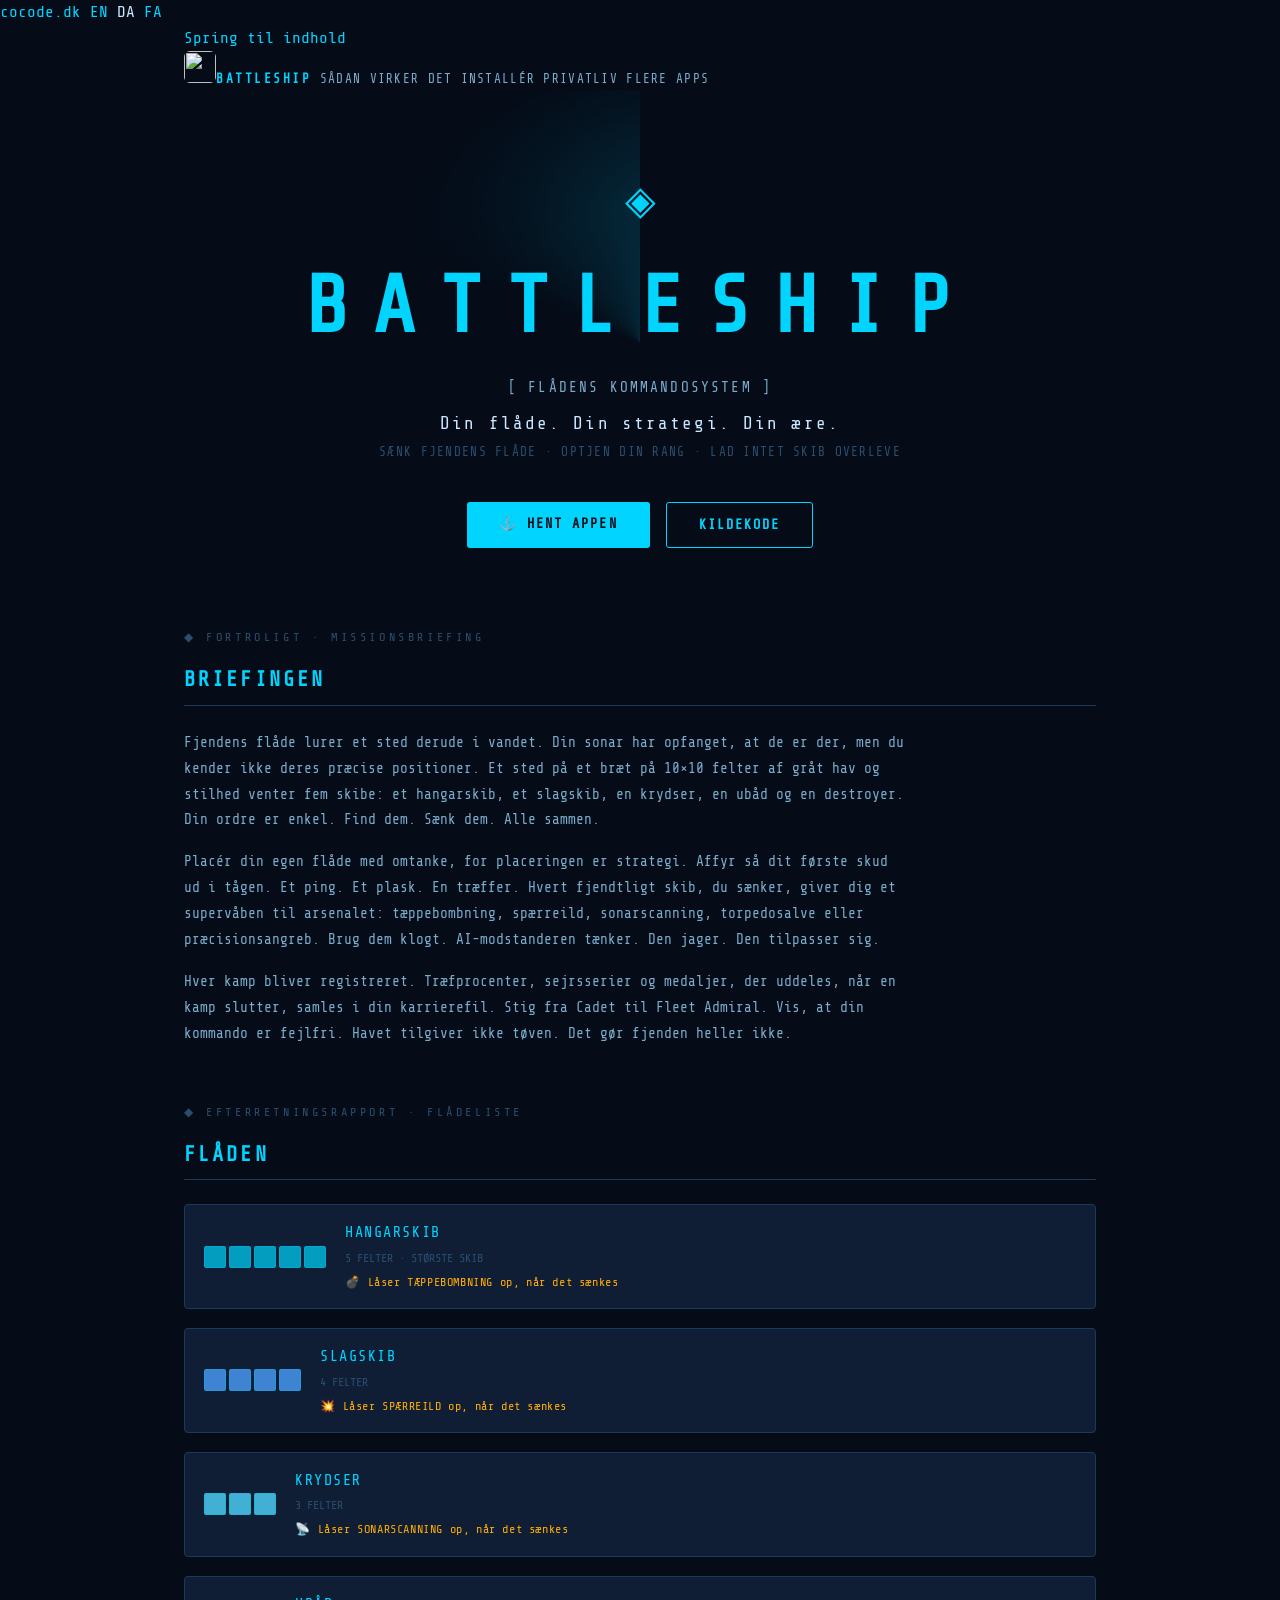
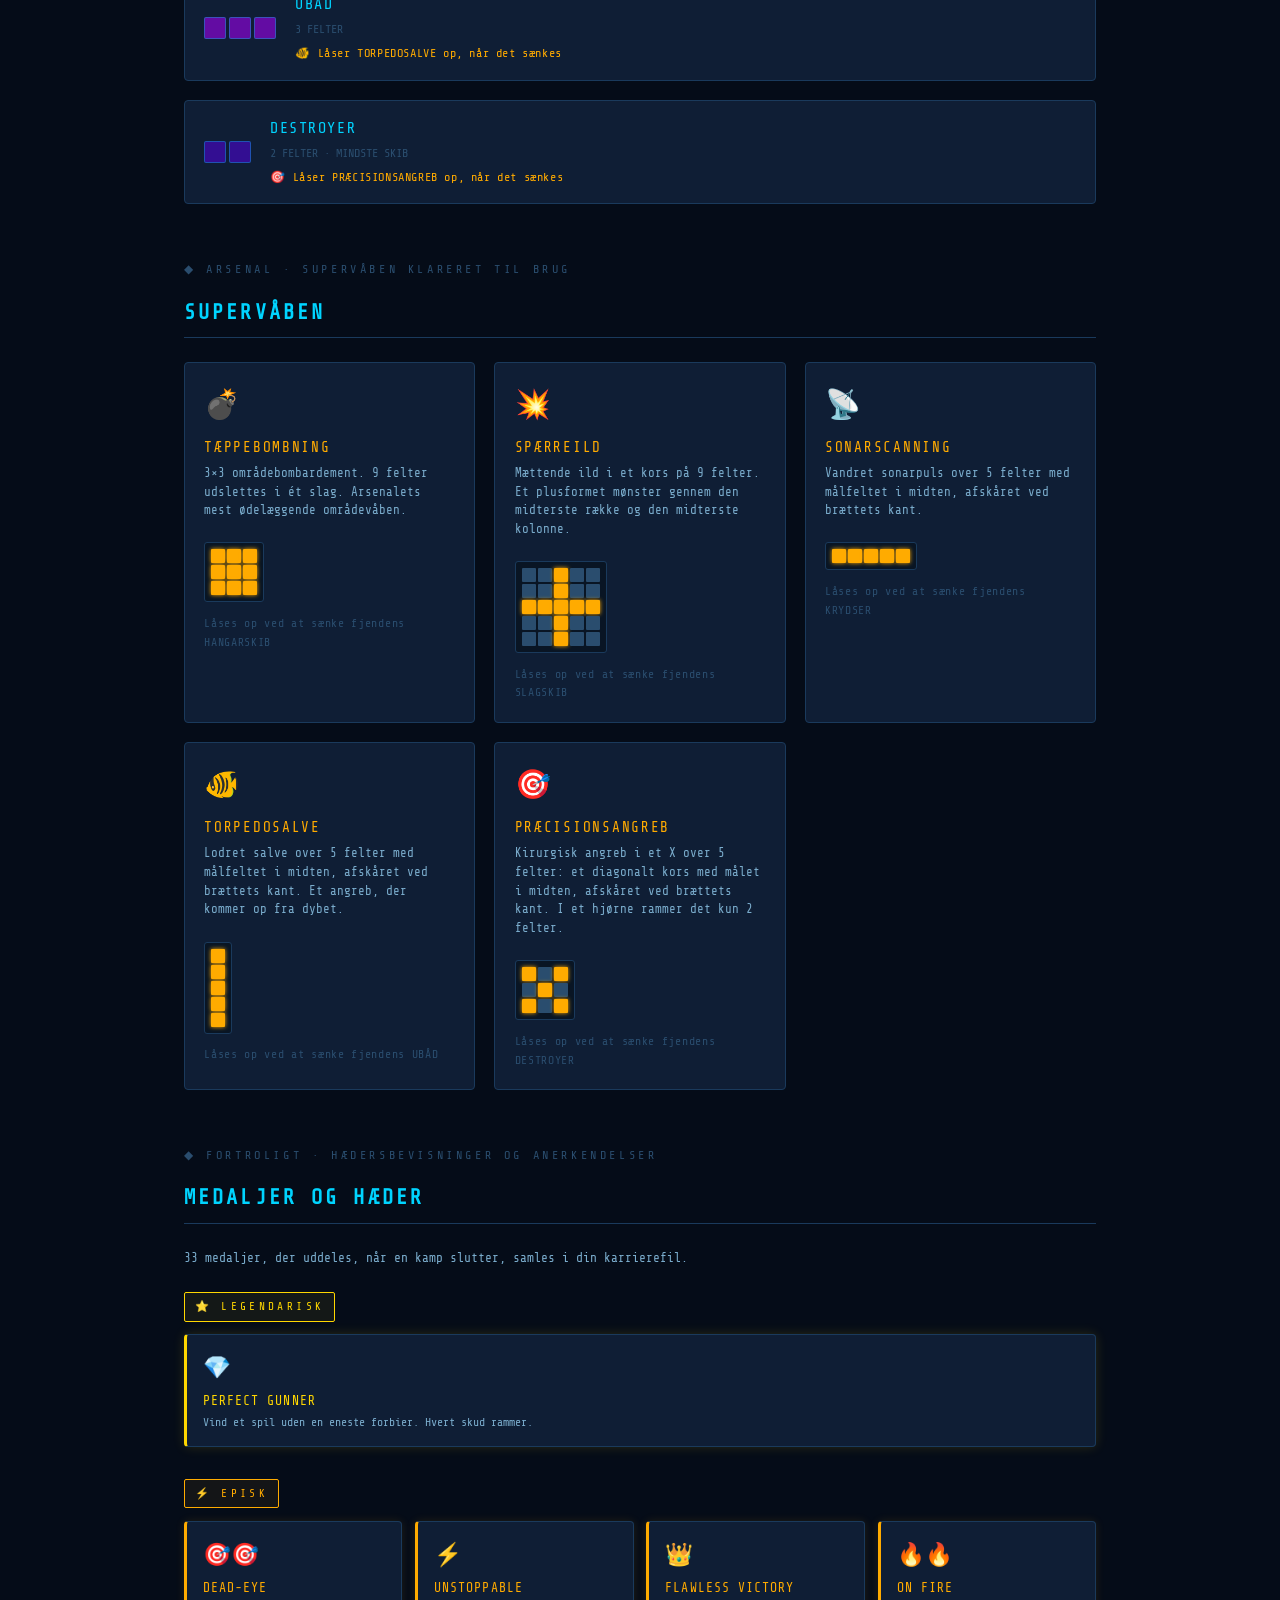
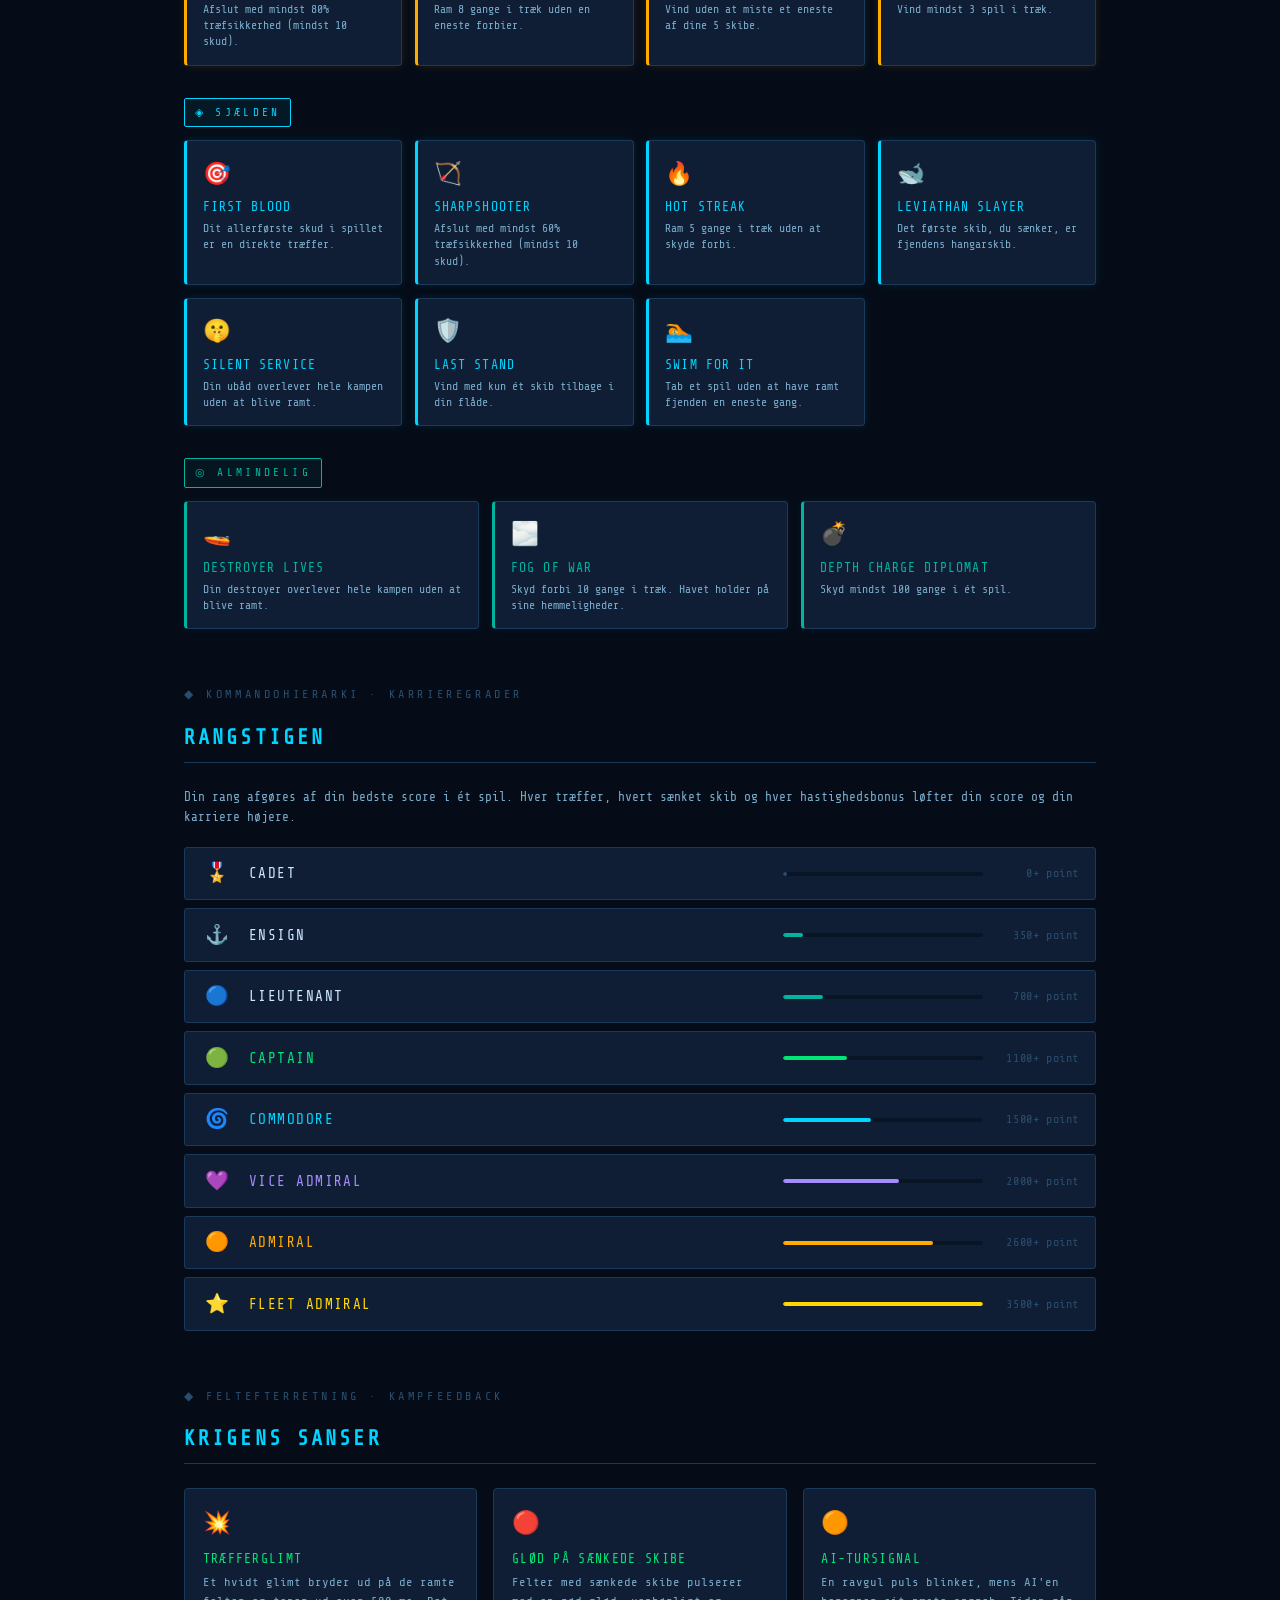
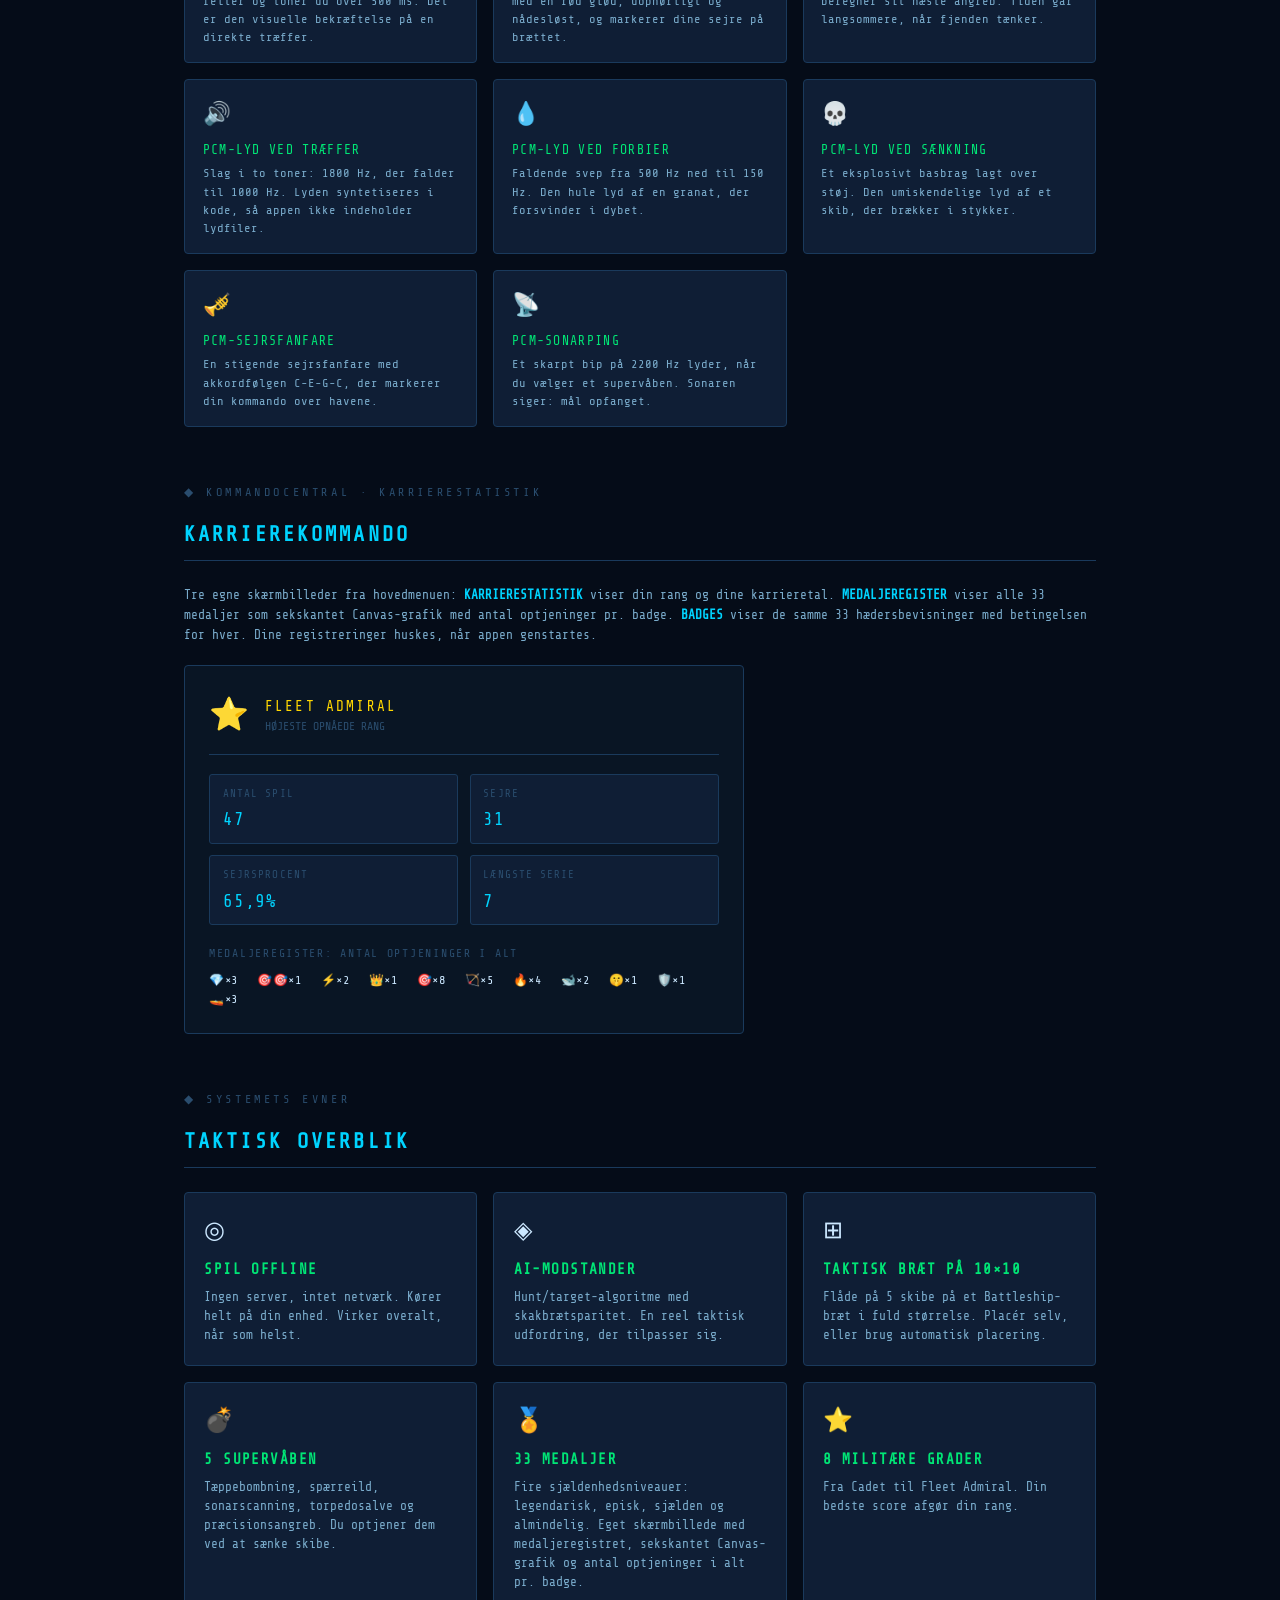
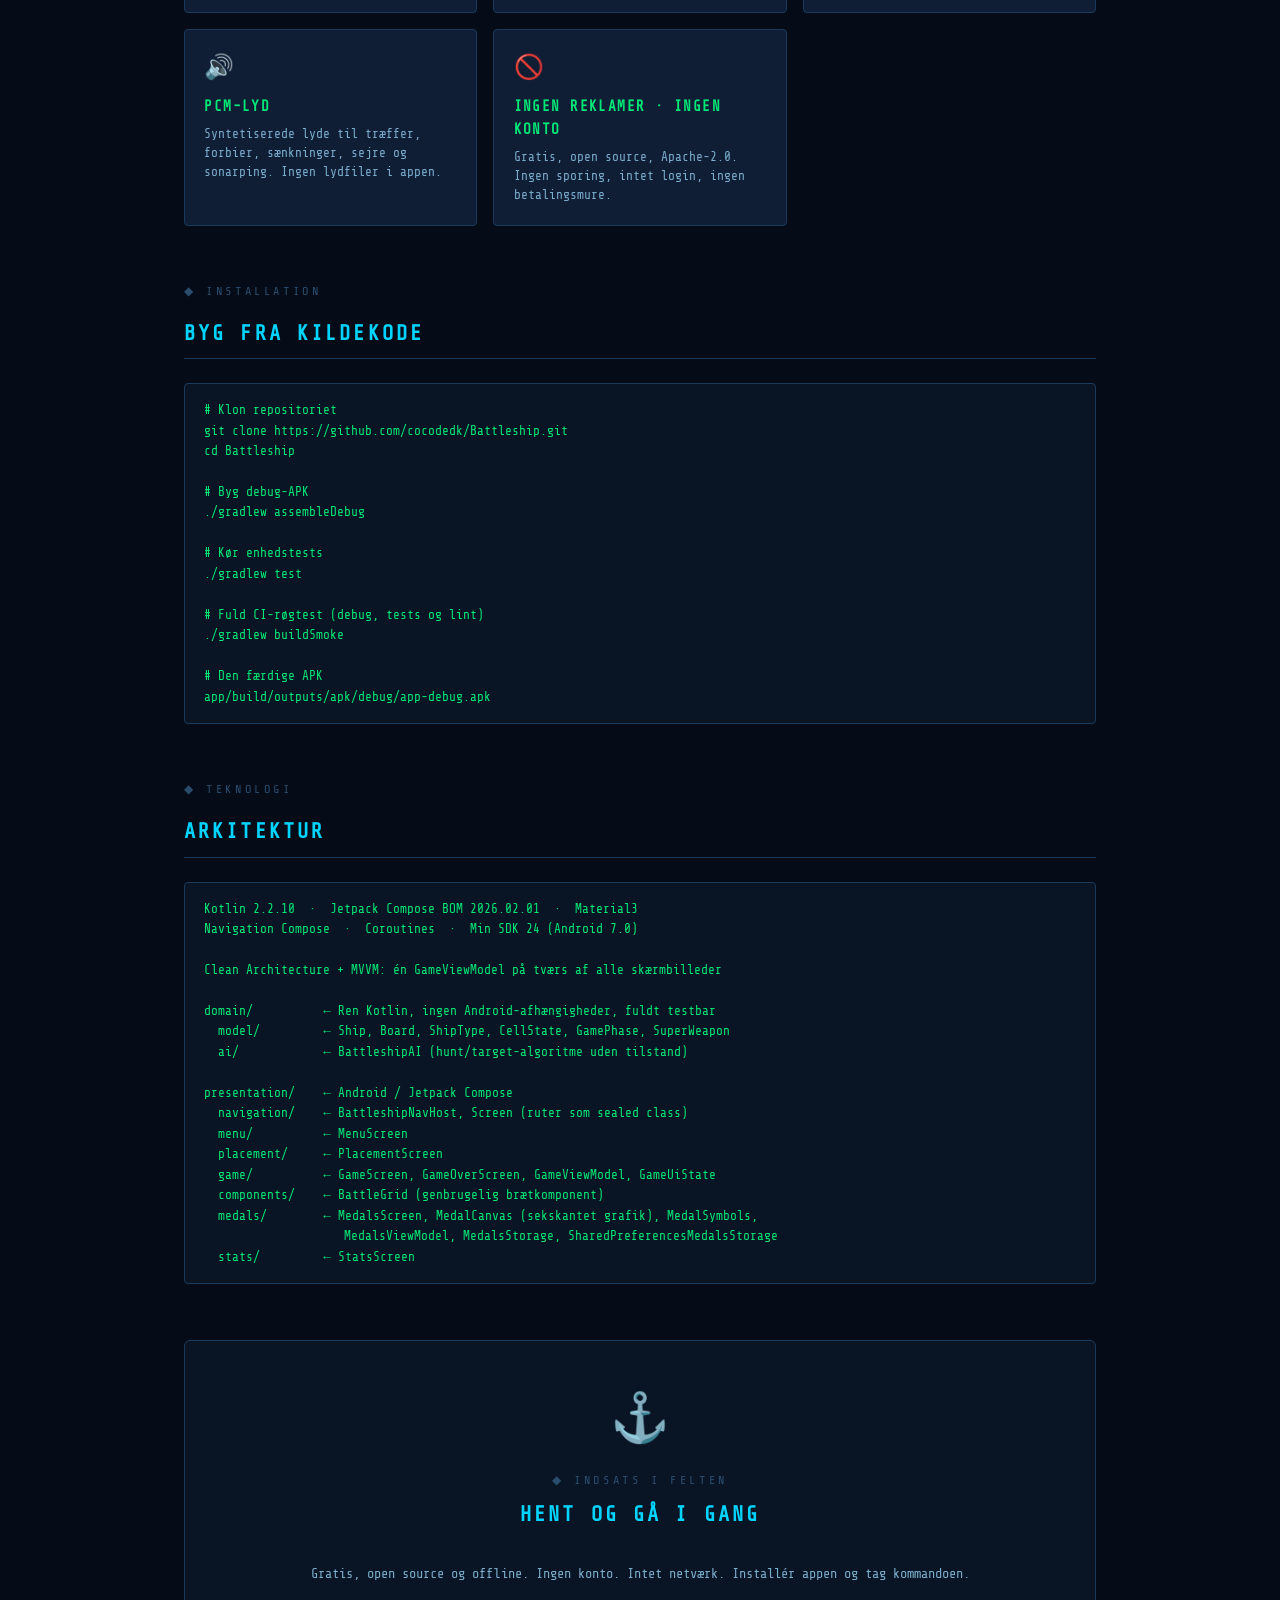
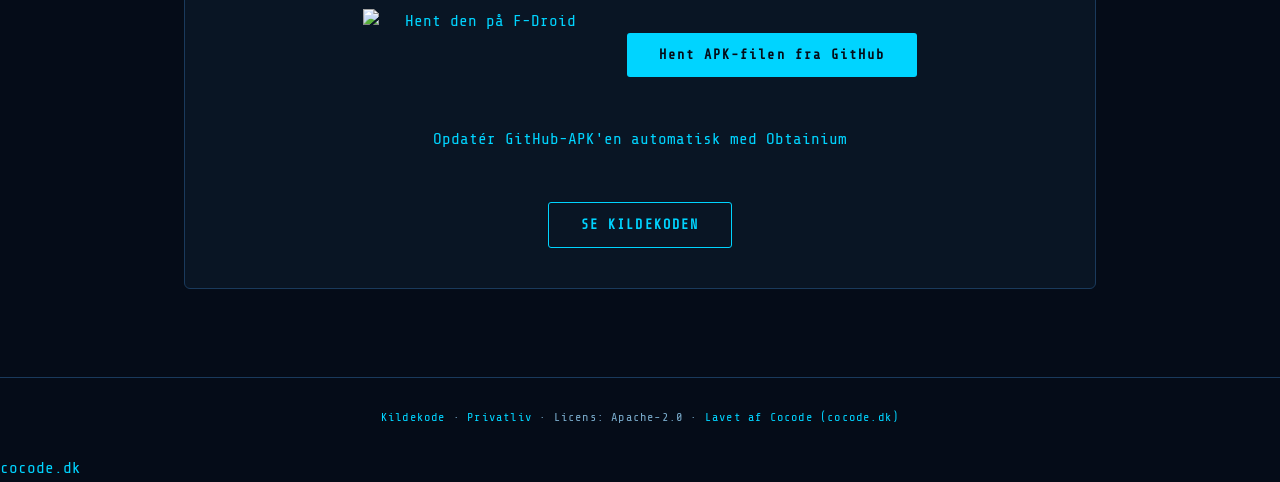
==== website/da/index.html @ 2c9db215 "feat: Danish app text, store listing and site (draft for review) Adds values-da strings (123), the d" ====
<!DOCTYPE html>
<html lang="da">
<head>
  <meta charset="UTF-8"/>
  <meta name="viewport" content="width=device-width, initial-scale=1.0"/>
  <title>Battleship: Søslagsspil til Android</title>
  <meta name="description" content="Battleship er et gratis Android-spil, der virker offline. Taktisk søslag: placér din flåde, lås 5 supervåben op, optjen 33 medaljer og stig gennem 8 militære grader. Ingen konto, intet netværk, ingen reklamer."/>
  <meta name="robots" content="index, follow"/>
  <link rel="canonical" href="https://battleship.cocode.dk/da/"/>
  <meta property="og:type" content="website"/>
  <meta property="og:site_name" content="Battleship"/>
  <meta property="og:title" content="Battleship: Søslagsspil til Android"/>
  <meta property="og:description" content="Taktisk søslag til Android. Placér din flåde, jag fjenden, lås supervåben op, optjen medaljer og stig i de militære grader. Du behøver ikke netforbindelse."/>
  <meta property="og:url" content="https://battleship.cocode.dk/da/"/>
  <meta property="og:image" content="https://battleship.cocode.dk/og.png"/>
  <meta name="twitter:card" content="summary_large_image"/>
  <meta name="twitter:title" content="Battleship: Søslagsspil til Android"/>
  <meta name="twitter:image" content="https://battleship.cocode.dk/og.png"/>
  <meta property="og:image:width" content="1200" />
  <meta property="og:image:height" content="630" />
  <meta property="og:image:alt" content="Battleship: Søslagsspil til Android" />
  <meta property="og:locale" content="da_DK" />
  <meta property="og:locale:alternate" content="en_US" />
  <meta name="twitter:description" content="Taktisk søslag til Android. Placér din flåde, jag fjenden, lås supervåben op, optjen medaljer og stig i de militære grader. Du behøver ikke netforbindelse." />
  <meta name="twitter:image:alt" content="Battleship: Søslagsspil til Android" />
  <link rel="alternate" hreflang="en"        href="https://battleship.cocode.dk/" />
  <link rel="alternate" hreflang="da"        href="https://battleship.cocode.dk/da/" />
  <link rel="alternate" hreflang="fa"        href="https://battleship.cocode.dk/fa/" />
  <link rel="alternate" hreflang="x-default" href="https://battleship.cocode.dk/" />
  <link rel="icon" type="image/svg+xml" href="../favicon.svg"/>
  <link rel="preconnect" href="https://fonts.googleapis.com"/>
  <link href="https://fonts.googleapis.com/css2?family=Share+Tech+Mono&display=swap" rel="stylesheet"/>
  <link rel="stylesheet" href="../styles.css"/>
  <link rel="stylesheet" href="../sonar.css"/>
  <link rel="stylesheet" href="../blocks.css"/>
  <link rel="stylesheet" href="https://brand.cocode.dk/v1.css">
  <script type="module" src="https://brand.cocode.dk/v1.js"></script>
  <script type="application/ld+json">
  {
    "@context": "https://schema.org",
    "@type": "MobileApplication",
    "name": "Battleship",
    "description": "Taktisk søslagsspil til Android. Placér en flåde, lås supervåben op, optjen 33 medaljer og stig gennem 8 militære grader. Helt offline, ingen konto nødvendig.",
    "url": "https://battleship.cocode.dk/da/",
    "inLanguage": "da",
    "downloadUrl": "https://github.com/cocodedk/Battleship/releases/latest/download/Battleship.apk",
    "operatingSystem": "Android",
    "offers": { "@type": "Offer", "price": "0", "priceCurrency": "USD" },
    "author": { "@type": "Person", "name": "Babak Bandpey", "url": "https://cocode.dk" },
    "applicationFeature": [
      "Flåde på 5 skibe på et taktisk bræt på 10×10",
      "AI med hunt/target-algoritme og skakbrætsparitet",
      "5 supervåben, der låses op ved at sænke fjendtlige skibe",
      "33 medaljer fordelt på 4 sjældenhedsniveauer",
      "Karrieresystem med 8 grader",
      "PCM-syntetiseret lyd, ingen lydfiler",
      "Visuelt glimt ved træffere og glød på sænkede skibe",
      "Skærmbillede med karrierestatistik, der gemmes mellem spil",
      "Helt offline: intet netværk, ingen konto, ingen reklamer"
    ]
  }
  </script>
</head>
<body>

<!-- The cocode.dk family frame. Without JavaScript its children show instead: a way home
     and the language links. -->
<cocode-head project="Battleship" accent="#00D4FF" on-accent="#050C18" dark>
  <a href="https://cocode.dk">cocode.dk</a>
  <a href="../" hreflang="en">EN</a>
  <span class="on">DA</span>
  <a href="../fa/" hreflang="fa">FA</a>
</cocode-head>

<div class="site-bar">
<!-- cocode-apps:nav:start -->
<link rel="stylesheet" href="/css/cocode-nav.css">
<a class="skip" href="#main">Spring til indhold</a>
<nav class="cocode-nav" aria-label="Battleship">
  <a class="brand" href="/da/" data-nav="home" aria-current="page"><img src="/img/icon.png" alt="" width="32" height="32">Battleship</a>
  <a href="/da/#how" data-nav="how">Sådan virker det</a>
  <a href="/da/#install" data-nav="install">Installér</a>
  <a href="/da/privacy/" data-nav="privacy">Privatliv</a>
  <a href="https://cocode.dk/" data-nav="more">Flere apps</a>
</nav>
<!-- cocode-apps:nav:end -->
</div>

  <!-- ═══ HERO ═══ -->
  <header>
    <div class="sonar-ring"></div>
    <div class="sonar-ring"></div>
    <div class="sonar-sweep" aria-hidden="true"></div>
    <i class="sonar-contact" aria-hidden="true" style="--bearing:38deg;--range:150px;animation-delay:0.633s"></i>
    <i class="sonar-contact" aria-hidden="true" style="--bearing:122deg;--range:210px;animation-delay:2.033s"></i>
    <i class="sonar-contact" aria-hidden="true" style="--bearing:200deg;--range:95px;animation-delay:3.333s"></i>
    <i class="sonar-contact" aria-hidden="true" style="--bearing:262deg;--range:185px;animation-delay:4.367s"></i>
    <i class="sonar-contact" aria-hidden="true" style="--bearing:325deg;--range:240px;animation-delay:5.417s"></i>
    <span class="eyemark">◈</span>
    <h1>BATTLESHIP</h1>
    <p class="tagline">[ FLÅDENS KOMMANDOSYSTEM ]</p>
    <p class="hero-tagline-main">Din flåde. Din strategi. Din ære.</p>
    <p class="sub-tagline">SÆNK FJENDENS FLÅDE  ·  OPTJEN DIN RANG  ·  LAD INTET SKIB OVERLEVE</p>
    <div class="cta-group">
      <a href="#install" class="btn btn-primary">⚓ HENT APPEN</a>
      <a href="https://github.com/cocodedk/Battleship" class="btn btn-outline">KILDEKODE</a>
    </div>
  </header>

  <main id="main">

    <!-- ═══ MISSION BRIEFING ═══ -->
    <section id="how">
      <p class="section-label">◆ FORTROLIGT  ·  MISSIONSBRIEFING</p>
      <h2>BRIEFINGEN</h2>
      <div class="briefing-text">
        <p>Fjendens flåde lurer et sted derude i vandet. Din sonar har opfanget, at de er der, men du kender ikke deres præcise positioner. Et sted på et bræt på 10×10 felter af gråt hav og stilhed venter fem skibe: et hangarskib, et slagskib, en krydser, en ubåd og en destroyer. Din ordre er enkel. Find dem. Sænk dem. Alle sammen.</p>
        <p>Placér din egen flåde med omtanke, for placeringen er strategi. Affyr så dit første skud ud i tågen. Et ping. Et plask. En træffer. Hvert fjendtligt skib, du sænker, giver dig et supervåben til arsenalet: tæppebombning, spærreild, sonarscanning, torpedosalve eller præcisionsangreb. Brug dem klogt. AI-modstanderen tænker. Den jager. Den tilpasser sig.</p>
        <p>Hver kamp bliver registreret. Træfprocenter, sejrsserier og medaljer, der uddeles, når en kamp slutter, samles i din karrierefil. Stig fra Cadet til Fleet Admiral. Vis, at din kommando er fejlfri. Havet tilgiver ikke tøven. Det gør fjenden heller ikke.</p>
      </div>
    </section>

    <!-- ═══ THE FLEET ═══ -->
    <section>
      <p class="section-label">◆ EFTERRETNINGSRAPPORT  ·  FLÅDELISTE</p>
      <h2>FLÅDEN</h2>
      <div class="fleet-list">

        <div class="ship-row">
          <div class="ship-display">
            <span class="ship-cell carrier"></span>
            <span class="ship-cell carrier"></span>
            <span class="ship-cell carrier"></span>
            <span class="ship-cell carrier"></span>
            <span class="ship-cell carrier"></span>
          </div>
          <div class="ship-info">
            <div class="ship-name">HANGARSKIB</div>
            <div class="ship-size">5 FELTER  ·  STØRSTE SKIB</div>
            <div class="ship-unlock">💣 Låser TÆPPEBOMBNING op, når det sænkes</div>
          </div>
        </div>

        <div class="ship-row">
          <div class="ship-display">
            <span class="ship-cell battleship"></span>
            <span class="ship-cell battleship"></span>
            <span class="ship-cell battleship"></span>
            <span class="ship-cell battleship"></span>
          </div>
          <div class="ship-info">
            <div class="ship-name">SLAGSKIB</div>
            <div class="ship-size">4 FELTER</div>
            <div class="ship-unlock">💥 Låser SPÆRREILD op, når det sænkes</div>
          </div>
        </div>

        <div class="ship-row">
          <div class="ship-display">
            <span class="ship-cell cruiser"></span>
            <span class="ship-cell cruiser"></span>
            <span class="ship-cell cruiser"></span>
          </div>
          <div class="ship-info">
            <div class="ship-name">KRYDSER</div>
            <div class="ship-size">3 FELTER</div>
            <div class="ship-unlock">📡 Låser SONARSCANNING op, når det sænkes</div>
          </div>
        </div>

        <div class="ship-row">
          <div class="ship-display">
            <span class="ship-cell submarine"></span>
            <span class="ship-cell submarine"></span>
            <span class="ship-cell submarine"></span>
          </div>
          <div class="ship-info">
            <div class="ship-name">UBÅD</div>
            <div class="ship-size">3 FELTER</div>
            <div class="ship-unlock">🐠 Låser TORPEDOSALVE op, når det sænkes</div>
          </div>
        </div>

        <div class="ship-row">
          <div class="ship-display">
            <span class="ship-cell destroyer"></span>
            <span class="ship-cell destroyer"></span>
          </div>
          <div class="ship-info">
            <div class="ship-name">DESTROYER</div>
            <div class="ship-size">2 FELTER  ·  MINDSTE SKIB</div>
            <div class="ship-unlock">🎯 Låser PRÆCISIONSANGREB op, når det sænkes</div>
          </div>
        </div>

      </div>
    </section>

    <!-- ═══ SUPER WEAPONS ═══ -->
    <section>
      <p class="section-label">◆ ARSENAL  ·  SUPERVÅBEN KLARERET TIL BRUG</p>
      <h2>SUPERVÅBEN</h2>
      <div class="weapons-grid">

        <div class="weapon-card">
          <span class="weapon-icon">💣</span>
          <div class="weapon-name">TÆPPEBOMBNING</div>
          <div class="weapon-desc">3×3 områdebombardement. 9 felter udslettes i ét slag. Arsenalets mest ødelæggende områdevåben.</div>
          <div class="weapon-pattern">
            <div class="weapon-pattern-row">
              <div class="wp-cell hit"></div><div class="wp-cell hit"></div><div class="wp-cell hit"></div>
            </div>
            <div class="weapon-pattern-row">
              <div class="wp-cell hit"></div><div class="wp-cell hit"></div><div class="wp-cell hit"></div>
            </div>
            <div class="weapon-pattern-row">
              <div class="wp-cell hit"></div><div class="wp-cell hit"></div><div class="wp-cell hit"></div>
            </div>
          </div>
          <div class="weapon-unlock">Låses op ved at sænke fjendens HANGARSKIB</div>
        </div>

        <div class="weapon-card">
          <span class="weapon-icon">💥</span>
          <div class="weapon-name">SPÆRREILD</div>
          <div class="weapon-desc">Mættende ild i et kors på 9 felter. Et plusformet mønster gennem den midterste række og den midterste kolonne.</div>
          <div class="weapon-pattern">
            <div class="weapon-pattern-row">
              <div class="wp-cell"></div><div class="wp-cell"></div><div class="wp-cell hit"></div><div class="wp-cell"></div><div class="wp-cell"></div>
            </div>
            <div class="weapon-pattern-row">
              <div class="wp-cell"></div><div class="wp-cell"></div><div class="wp-cell hit"></div><div class="wp-cell"></div><div class="wp-cell"></div>
            </div>
            <div class="weapon-pattern-row">
              <div class="wp-cell hit"></div><div class="wp-cell hit"></div><div class="wp-cell hit"></div><div class="wp-cell hit"></div><div class="wp-cell hit"></div>
            </div>
            <div class="weapon-pattern-row">
              <div class="wp-cell"></div><div class="wp-cell"></div><div class="wp-cell hit"></div><div class="wp-cell"></div><div class="wp-cell"></div>
            </div>
            <div class="weapon-pattern-row">
              <div class="wp-cell"></div><div class="wp-cell"></div><div class="wp-cell hit"></div><div class="wp-cell"></div><div class="wp-cell"></div>
            </div>
          </div>
          <div class="weapon-unlock">Låses op ved at sænke fjendens SLAGSKIB</div>
        </div>

        <div class="weapon-card">
          <span class="weapon-icon">📡</span>
          <div class="weapon-name">SONARSCANNING</div>
          <div class="weapon-desc">Vandret sonarpuls over 5 felter med målfeltet i midten, afskåret ved brættets kant.</div>
          <div class="weapon-pattern">
            <div class="weapon-pattern-row">
              <div class="wp-cell hit"></div><div class="wp-cell hit"></div><div class="wp-cell hit"></div><div class="wp-cell hit"></div><div class="wp-cell hit"></div>
            </div>
          </div>
          <div class="weapon-unlock">Låses op ved at sænke fjendens KRYDSER</div>
        </div>

        <div class="weapon-card">
          <span class="weapon-icon">🐠</span>
          <div class="weapon-name">TORPEDOSALVE</div>
          <div class="weapon-desc">Lodret salve over 5 felter med målfeltet i midten, afskåret ved brættets kant. Et angreb, der kommer op fra dybet.</div>
          <div class="weapon-pattern">
            <div class="weapon-pattern-row"><div class="wp-cell hit"></div></div>
            <div class="weapon-pattern-row"><div class="wp-cell hit"></div></div>
            <div class="weapon-pattern-row"><div class="wp-cell hit"></div></div>
            <div class="weapon-pattern-row"><div class="wp-cell hit"></div></div>
            <div class="weapon-pattern-row"><div class="wp-cell hit"></div></div>
          </div>
          <div class="weapon-unlock">Låses op ved at sænke fjendens UBÅD</div>
        </div>

        <div class="weapon-card">
          <span class="weapon-icon">🎯</span>
          <div class="weapon-name">PRÆCISIONSANGREB</div>
          <div class="weapon-desc">Kirurgisk angreb i et X over 5 felter: et diagonalt kors med målet i midten, afskåret ved brættets kant. I et hjørne rammer det kun 2 felter.</div>
          <div class="weapon-pattern">
            <div class="weapon-pattern-row">
              <div class="wp-cell hit"></div><div class="wp-cell"></div><div class="wp-cell hit"></div>
            </div>
            <div class="weapon-pattern-row">
              <div class="wp-cell"></div><div class="wp-cell hit"></div><div class="wp-cell"></div>
            </div>
            <div class="weapon-pattern-row">
              <div class="wp-cell hit"></div><div class="wp-cell"></div><div class="wp-cell hit"></div>
            </div>
          </div>
          <div class="weapon-unlock">Låses op ved at sænke fjendens DESTROYER</div>
        </div>

      </div>
    </section>

    <!-- ═══ MEDALS & HONOURS ═══ -->
    <section>
      <p class="section-label">◆ FORTROLIGT  ·  HÆDERSBEVISNINGER OG ANERKENDELSER</p>
      <h2>MEDALJER OG HÆDER</h2>
      <p style="color:var(--text-secondary);font-size:0.8rem;margin-bottom:1.5rem;">33 medaljer, der uddeles, når en kamp slutter, samles i din karrierefil.</p>

      <div class="medals-tier">
        <div class="tier-label tier-legendary">⭐ LEGENDARISK</div>
        <div class="medals-row">
          <div class="medal-card medal-legendary">
            <span class="medal-icon">💎</span>
            <div class="medal-name">PERFECT GUNNER</div>
            <div class="medal-condition">Vind et spil uden en eneste forbier. Hvert skud rammer.</div>
          </div>
        </div>
      </div>

      <div class="medals-tier">
        <div class="tier-label tier-epic">⚡ EPISK</div>
        <div class="medals-row">
          <div class="medal-card medal-epic">
            <span class="medal-icon">🎯🎯</span>
            <div class="medal-name">DEAD-EYE</div>
            <div class="medal-condition">Afslut med mindst 80% træfsikkerhed (mindst 10 skud).</div>
          </div>
          <div class="medal-card medal-epic">
            <span class="medal-icon">⚡</span>
            <div class="medal-name">UNSTOPPABLE</div>
            <div class="medal-condition">Ram 8 gange i træk uden en eneste forbier.</div>
          </div>
          <div class="medal-card medal-epic">
            <span class="medal-icon">👑</span>
            <div class="medal-name">FLAWLESS VICTORY</div>
            <div class="medal-condition">Vind uden at miste et eneste af dine 5 skibe.</div>
          </div>
          <div class="medal-card medal-epic">
            <span class="medal-icon">🔥🔥</span>
            <div class="medal-name">ON FIRE</div>
            <div class="medal-condition">Vind mindst 3 spil i træk.</div>
          </div>
        </div>
      </div>

      <div class="medals-tier">
        <div class="tier-label tier-rare">◈ SJÆLDEN</div>
        <div class="medals-row">
          <div class="medal-card medal-rare">
            <span class="medal-icon">🎯</span>
            <div class="medal-name">FIRST BLOOD</div>
            <div class="medal-condition">Dit allerførste skud i spillet er en direkte træffer.</div>
          </div>
          <div class="medal-card medal-rare">
            <span class="medal-icon">🏹</span>
            <div class="medal-name">SHARPSHOOTER</div>
            <div class="medal-condition">Afslut med mindst 60% træfsikkerhed (mindst 10 skud).</div>
          </div>
          <div class="medal-card medal-rare">
            <span class="medal-icon">🔥</span>
            <div class="medal-name">HOT STREAK</div>
            <div class="medal-condition">Ram 5 gange i træk uden at skyde forbi.</div>
          </div>
          <div class="medal-card medal-rare">
            <span class="medal-icon">🐋</span>
            <div class="medal-name">LEVIATHAN SLAYER</div>
            <div class="medal-condition">Det første skib, du sænker, er fjendens hangarskib.</div>
          </div>
          <div class="medal-card medal-rare">
            <span class="medal-icon">🤫</span>
            <div class="medal-name">SILENT SERVICE</div>
            <div class="medal-condition">Din ubåd overlever hele kampen uden at blive ramt.</div>
          </div>
          <div class="medal-card medal-rare">
            <span class="medal-icon">🛡️</span>
            <div class="medal-name">LAST STAND</div>
            <div class="medal-condition">Vind med kun ét skib tilbage i din flåde.</div>
          </div>
          <div class="medal-card medal-rare">
            <span class="medal-icon">🏊</span>
            <div class="medal-name">SWIM FOR IT</div>
            <div class="medal-condition">Tab et spil uden at have ramt fjenden en eneste gang.</div>
          </div>
        </div>
      </div>

      <div class="medals-tier">
        <div class="tier-label tier-common">◎ ALMINDELIG</div>
        <div class="medals-row">
          <div class="medal-card medal-common">
            <span class="medal-icon">🚤</span>
            <div class="medal-name">DESTROYER LIVES</div>
            <div class="medal-condition">Din destroyer overlever hele kampen uden at blive ramt.</div>
          </div>
          <div class="medal-card medal-common">
            <span class="medal-icon">🌫️</span>
            <div class="medal-name">FOG OF WAR</div>
            <div class="medal-condition">Skyd forbi 10 gange i træk. Havet holder på sine hemmeligheder.</div>
          </div>
          <div class="medal-card medal-common">
            <span class="medal-icon">💣</span>
            <div class="medal-name">DEPTH CHARGE DIPLOMAT</div>
            <div class="medal-condition">Skyd mindst 100 gange i ét spil.</div>
          </div>
        </div>
      </div>

    </section>

    <!-- ═══ RANK PROGRESSION ═══ -->
    <section>
      <p class="section-label">◆ KOMMANDOHIERARKI  ·  KARRIEREGRADER</p>
      <h2>RANGSTIGEN</h2>
      <p style="color:var(--text-secondary);font-size:0.8rem;margin-bottom:1.2rem;">Din rang afgøres af din bedste score i ét spil. Hver træffer, hvert sænket skib og hver hastighedsbonus løfter din score og din karriere højere.</p>
      <div class="rank-ladder">

        <div class="rank-row">
          <span class="rank-insignia">🎖️</span>
          <span class="rank-name">CADET</span>
          <div class="rank-bar-wrap"><div class="rank-bar" style="width:2%;background:var(--text-dim)"></div></div>
          <span class="rank-score">0+ point</span>
        </div>

        <div class="rank-row">
          <span class="rank-insignia">⚓</span>
          <span class="rank-name">ENSIGN</span>
          <div class="rank-bar-wrap"><div class="rank-bar" style="width:10%;background:var(--teal)"></div></div>
          <span class="rank-score">350+ point</span>
        </div>

        <div class="rank-row">
          <span class="rank-insignia">🔵</span>
          <span class="rank-name">LIEUTENANT</span>
          <div class="rank-bar-wrap"><div class="rank-bar" style="width:20%;background:var(--teal)"></div></div>
          <span class="rank-score">700+ point</span>
        </div>

        <div class="rank-row rank-captain">
          <span class="rank-insignia">🟢</span>
          <span class="rank-name">CAPTAIN</span>
          <div class="rank-bar-wrap"><div class="rank-bar" style="width:32%;background:var(--green)"></div></div>
          <span class="rank-score">1100+ point</span>
        </div>

        <div class="rank-row rank-commodore">
          <span class="rank-insignia">🌀</span>
          <span class="rank-name">COMMODORE</span>
          <div class="rank-bar-wrap"><div class="rank-bar" style="width:44%;background:var(--cyan)"></div></div>
          <span class="rank-score">1500+ point</span>
        </div>

        <div class="rank-row rank-vice-admiral">
          <span class="rank-insignia">💜</span>
          <span class="rank-name">VICE ADMIRAL</span>
          <div class="rank-bar-wrap"><div class="rank-bar" style="width:58%;background:#A78BFA"></div></div>
          <span class="rank-score">2000+ point</span>
        </div>

        <div class="rank-row rank-admiral">
          <span class="rank-insignia">🟠</span>
          <span class="rank-name">ADMIRAL</span>
          <div class="rank-bar-wrap"><div class="rank-bar" style="width:75%;background:var(--amber)"></div></div>
          <span class="rank-score">2600+ point</span>
        </div>

        <div class="rank-row rank-fleet-admiral">
          <span class="rank-insignia">⭐</span>
          <span class="rank-name">FLEET ADMIRAL</span>
          <div class="rank-bar-wrap"><div class="rank-bar" style="width:100%;background:var(--gold)"></div></div>
          <span class="rank-score">3500+ point</span>
        </div>

      </div>
    </section>

    <!-- ═══ SENSES OF WAR ═══ -->
    <section>
      <p class="section-label">◆ FELTEFTERRETNING  ·  KAMPFEEDBACK</p>
      <h2>KRIGENS SANSER</h2>
      <div class="senses-grid">

        <div class="sense-card">
          <span class="sense-icon">💥</span>
          <div class="sense-title">TRÆFFERGLIMT</div>
          <div class="sense-desc">Et hvidt glimt bryder ud på de ramte felter og toner ud over 500 ms. Det er den visuelle bekræftelse på en direkte træffer.</div>
        </div>

        <div class="sense-card">
          <span class="sense-icon">🔴</span>
          <div class="sense-title">GLØD PÅ SÆNKEDE SKIBE</div>
          <div class="sense-desc">Felter med sænkede skibe pulserer med en rød glød, uophørligt og nådesløst, og markerer dine sejre på brættet.</div>
        </div>

        <div class="sense-card">
          <span class="sense-icon">🟠</span>
          <div class="sense-title">AI-TURSIGNAL</div>
          <div class="sense-desc">En ravgul puls blinker, mens AI'en beregner sit næste angreb. Tiden går langsommere, når fjenden tænker.</div>
        </div>

        <div class="sense-card">
          <span class="sense-icon">🔊</span>
          <div class="sense-title">PCM-LYD VED TRÆFFER</div>
          <div class="sense-desc">Slag i to toner: 1800 Hz, der falder til 1000 Hz. Lyden syntetiseres i kode, så appen ikke indeholder lydfiler.</div>
        </div>

        <div class="sense-card">
          <span class="sense-icon">💧</span>
          <div class="sense-title">PCM-LYD VED FORBIER</div>
          <div class="sense-desc">Faldende svep fra 500 Hz ned til 150 Hz. Den hule lyd af en granat, der forsvinder i dybet.</div>
        </div>

        <div class="sense-card">
          <span class="sense-icon">💀</span>
          <div class="sense-title">PCM-LYD VED SÆNKNING</div>
          <div class="sense-desc">Et eksplosivt basbrag lagt over støj. Den umiskendelige lyd af et skib, der brækker i stykker.</div>
        </div>

        <div class="sense-card">
          <span class="sense-icon">🎺</span>
          <div class="sense-title">PCM-SEJRSFANFARE</div>
          <div class="sense-desc">En stigende sejrsfanfare med akkordfølgen C-E-G-C, der markerer din kommando over havene.</div>
        </div>

        <div class="sense-card">
          <span class="sense-icon">📡</span>
          <div class="sense-title">PCM-SONARPING</div>
          <div class="sense-desc">Et skarpt bip på 2200 Hz lyder, når du vælger et supervåben. Sonaren siger: mål opfanget.</div>
        </div>

      </div>
    </section>

    <!-- ═══ CAREER COMMAND ═══ -->
    <section>
      <p class="section-label">◆ KOMMANDOCENTRAL  ·  KARRIERESTATISTIK</p>
      <h2>KARRIEREKOMMANDO</h2>
      <p style="color:var(--text-secondary);font-size:0.8rem;margin-bottom:1.2rem;">Tre egne skærmbilleder fra hovedmenuen: <strong style="color:var(--cyan)">KARRIERESTATISTIK</strong> viser din rang og dine karrieretal. <strong style="color:var(--cyan)">MEDALJEREGISTER</strong> viser alle 33 medaljer som sekskantet Canvas-grafik med antal optjeninger pr. badge. <strong style="color:var(--cyan)">BADGES</strong> viser de samme 33 hædersbevisninger med betingelsen for hver. Dine registreringer huskes, når appen genstartes.</p>
      <div class="career-panel">
        <div class="career-header">
          <span class="career-rank-badge">⭐</span>
          <div>
            <div class="career-rank-name">FLEET ADMIRAL</div>
            <div class="career-rank-sub">HØJESTE OPNÅEDE RANG</div>
          </div>
        </div>
        <div class="mock-stats">
          <div class="mock-stat">
            <div class="mock-stat-label">Antal spil</div>
            <div class="mock-stat-value">47</div>
          </div>
          <div class="mock-stat">
            <div class="mock-stat-label">Sejre</div>
            <div class="mock-stat-value">31</div>
          </div>
          <div class="mock-stat">
            <div class="mock-stat-label">Sejrsprocent</div>
            <div class="mock-stat-value">65,9%</div>
          </div>
          <div class="mock-stat">
            <div class="mock-stat-label">Længste serie</div>
            <div class="mock-stat-value">7</div>
          </div>
        </div>
        <div class="career-medals-label">Medaljeregister: antal optjeninger i alt</div>
        <div class="career-medals-row" style="font-size:0.75rem;letter-spacing:0.5px;">
          💎×3 &nbsp; 🎯🎯×1 &nbsp; ⚡×2 &nbsp; 👑×1 &nbsp; 🎯×8 &nbsp; 🏹×5 &nbsp; 🔥×4 &nbsp; 🐋×2 &nbsp; 🤫×1 &nbsp; 🛡️×1 &nbsp; 🚤×3
        </div>
      </div>
    </section>

    <!-- ═══ TACTICAL OVERVIEW ═══ -->
    <section>
      <p class="section-label">◆ SYSTEMETS EVNER</p>
      <h2>TAKTISK OVERBLIK</h2>
      <div class="features">
        <div class="feature-card">
          <span class="icon">◎</span>
          <h3>SPIL OFFLINE</h3>
          <p>Ingen server, intet netværk. Kører helt på din enhed. Virker overalt, når som helst.</p>
        </div>
        <div class="feature-card">
          <span class="icon">◈</span>
          <h3>AI-MODSTANDER</h3>
          <p>Hunt/target-algoritme med skakbrætsparitet. En reel taktisk udfordring, der tilpasser sig.</p>
        </div>
        <div class="feature-card">
          <span class="icon">⊞</span>
          <h3>TAKTISK BRÆT PÅ 10×10</h3>
          <p>Flåde på 5 skibe på et Battleship-bræt i fuld størrelse. Placér selv, eller brug automatisk placering.</p>
        </div>
        <div class="feature-card">
          <span class="icon">💣</span>
          <h3>5 SUPERVÅBEN</h3>
          <p>Tæppebombning, spærreild, sonarscanning, torpedosalve og præcisionsangreb. Du optjener dem ved at sænke skibe.</p>
        </div>
        <div class="feature-card">
          <span class="icon">🏅</span>
          <h3>33 MEDALJER</h3>
          <p>Fire sjældenhedsniveauer: legendarisk, episk, sjælden og almindelig. Eget skærmbillede med medaljeregistret, sekskantet Canvas-grafik og antal optjeninger i alt pr. badge.</p>
        </div>
        <div class="feature-card">
          <span class="icon">⭐</span>
          <h3>8 MILITÆRE GRADER</h3>
          <p>Fra Cadet til Fleet Admiral. Din bedste score afgør din rang.</p>
        </div>
        <div class="feature-card">
          <span class="icon">🔊</span>
          <h3>PCM-LYD</h3>
          <p>Syntetiserede lyde til træffer, forbier, sænkninger, sejre og sonarping. Ingen lydfiler i appen.</p>
        </div>
        <div class="feature-card">
          <span class="icon">🚫</span>
          <h3>INGEN REKLAMER · INGEN KONTO</h3>
          <p>Gratis, open source, Apache-2.0. Ingen sporing, intet login, ingen betalingsmure.</p>
        </div>
      </div>
    </section>

    <!-- ═══ BUILD FROM SOURCE ═══ -->
    <section>
      <p class="section-label">◆ INSTALLATION</p>
      <h2>BYG FRA KILDEKODE</h2>
      <div class="code-block"># Klon repositoriet
git clone https://github.com/cocodedk/Battleship.git
cd Battleship

# Byg debug-APK
./gradlew assembleDebug

# Kør enhedstests
./gradlew test

# Fuld CI-røgtest (debug, tests og lint)
./gradlew buildSmoke

# Den færdige APK
app/build/outputs/apk/debug/app-debug.apk</div>
    </section>

    <!-- ═══ ARCHITECTURE ═══ -->
    <section>
      <p class="section-label">◆ TEKNOLOGI</p>
      <h2>ARKITEKTUR</h2>
      <div class="code-block">Kotlin 2.2.10  ·  Jetpack Compose BOM 2026.02.01  ·  Material3
Navigation Compose  ·  Coroutines  ·  Min SDK 24 (Android 7.0)

Clean Architecture + MVVM: én GameViewModel på tværs af alle skærmbilleder

domain/          ← Ren Kotlin, ingen Android-afhængigheder, fuldt testbar
  model/         ← Ship, Board, ShipType, CellState, GamePhase, SuperWeapon
  ai/            ← BattleshipAI (hunt/target-algoritme uden tilstand)

presentation/    ← Android / Jetpack Compose
  navigation/    ← BattleshipNavHost, Screen (ruter som sealed class)
  menu/          ← MenuScreen
  placement/     ← PlacementScreen
  game/          ← GameScreen, GameOverScreen, GameViewModel, GameUiState
  components/    ← BattleGrid (genbrugelig brætkomponent)
  medals/        ← MedalsScreen, MedalCanvas (sekskantet grafik), MedalSymbols,
                    MedalsViewModel, MedalsStorage, SharedPreferencesMedalsStorage
  stats/         ← StatsScreen</div>
    </section>

    <!-- ═══ DOWNLOAD CTA ═══ -->
    <section class="download-section" id="install">
      <span class="download-eyemark">⚓</span>
      <p class="section-label" style="margin-bottom:0.5rem;">◆ INDSATS I FELTEN</p>
      <h2>HENT OG GÅ I GANG</h2>
      <p class="download-desc">Gratis, open source og offline. Ingen konto. Intet netværk. Installér appen og tag kommandoen.</p>
      <!-- cocode-apps:install:start -->
<ul class="install" role="list">
  <li><a class="fdroid" href="https://f-droid.org/packages/com.cocode.battleship/"><img src="/img/get-it-on-fdroid-da.png" alt="Hent den på F-Droid" width="240" height="93"></a></li>
  <li><a href="https://github.com/cocodedk/Battleship/releases/latest/download/Battleship.apk">Hent APK-filen fra GitHub</a></li>
  <li><a href="https://apps.obtainium.imranr.dev/redirect?r=obtainium://add/https://github.com/cocodedk/Battleship">Opdatér GitHub-APK&#x27;en automatisk med Obtainium</a></li>
</ul>
<!-- cocode-apps:install:end -->
      <div class="cta-group">
        <a href="https://github.com/cocodedk/Battleship" class="btn btn-outline">SE KILDEKODEN</a>
      </div>
    </section>

  </main>

  <div class="site-foot">
<!-- cocode-apps:footer:start -->
<footer class="cocode-footer">
  <a href="https://github.com/cocodedk/Battleship">Kildekode</a> ·
  <a href="/da/privacy/">Privatliv</a> ·
  Licens: Apache-2.0 ·
  <a href="https://cocode.dk/">Lavet af Cocode (cocode.dk)</a>
</footer>
<!-- cocode-apps:footer:end -->
  </div>

<cocode-foot repo="cocodedk/Battleship" dark>
  <a href="https://cocode.dk">cocode.dk</a>
</cocode-foot>
</body>
</html>
---- website/styles.css ----
:root {
  --bg: #050C18;
  --surface: #091524;
  --card: #0F1E35;
  --border: #1A3A5C;
  --cyan: #00D4FF;
  --green: #00E676;
  --red: #FF3D3D;
  --amber: #FFAB00;
  --text: #CCE8FF;
  --text-secondary: #7AACCC;
  --text-dim: #2A4D6E;
  --gold: #FFD700;
  --teal: #00B4A0;
}

*, *::before, *::after { box-sizing: border-box; margin: 0; padding: 0; }

body {
  font-family: 'Share Tech Mono', 'Courier New', monospace;
  background: var(--bg);
  color: var(--text);
  line-height: 1.6;
}

a { color: var(--cyan); text-decoration: none; }
a:hover { text-decoration: underline; }

header {
  text-align: center;
  padding: 5rem 1.5rem 3rem;
  position: relative;
  overflow: hidden;
}

.sonar-ring {
  position: absolute; top: 50%; left: 50%;
  width: 400px; height: 400px;
  border: 1px solid var(--cyan);
  border-radius: 50%;
  transform: translate(-50%, -50%);
  animation: sonar-pulse 3s linear infinite;
  opacity: 0;
}
.sonar-ring:nth-child(2) { animation-delay: 1s; }
@keyframes sonar-pulse {
  from { transform: translate(-50%, -50%) scale(0.1); opacity: 0.5; }
  to   { transform: translate(-50%, -50%) scale(1.4); opacity: 0; }
}

.eyemark { font-size: 2.5rem; color: var(--cyan); display: block; margin-bottom: 0.5rem; }

h1 {
  font-size: clamp(2.8rem, 8vw, 5rem);
  letter-spacing: 0.3em;
  color: var(--cyan);
  text-transform: uppercase;
  margin-bottom: 0.4rem;
}

.tagline {
  color: var(--text-secondary);
  letter-spacing: 0.15em;
  font-size: 0.9rem;
  margin-bottom: 0.3rem;
}

.sub-tagline { color: var(--text-dim); font-size: 0.8rem; letter-spacing: 0.1em; }

.hero-tagline-main {
  font-size: 1.1rem;
  color: var(--text);
  letter-spacing: 0.12em;
  margin-top: 0.6rem;
  margin-bottom: 0.3rem;
}

.cta-group { margin-top: 2.5rem; display: flex; gap: 1rem; justify-content: center; flex-wrap: wrap; }

.btn {
  display: inline-block;
  padding: 0.7rem 2rem;
  border-radius: 3px;
  font-family: inherit;
  font-size: 0.85rem;
  letter-spacing: 0.15em;
  font-weight: bold;
  cursor: pointer;
  transition: opacity 0.2s;
}
.btn:hover { opacity: 0.85; text-decoration: none; }
.btn-primary { background: var(--cyan); color: var(--bg); }
.btn-outline { border: 1px solid var(--cyan); color: var(--cyan); }

main { max-width: 960px; margin: 0 auto; padding: 2rem 1.5rem; }
/* The cocode.dk frame (brand.cocode.dk) lines up with main's column; keep the gutters in step. */
cocode-head, cocode-foot { --cocode-max: 960px; --cocode-gutter: 24px; }

.section-label {
  font-size: 0.75rem;
  letter-spacing: 0.3em;
  color: var(--text-dim);
  text-transform: uppercase;
  margin-bottom: 1rem;
}

h2 {
  font-size: 1.3rem;
  letter-spacing: 0.15em;
  color: var(--cyan);
  margin-bottom: 1.5rem;
  border-bottom: 1px solid var(--border);
  padding-bottom: 0.5rem;
}

section { margin-bottom: 3.5rem; }

/* ─── BRIEFING ─── */
.briefing-text {
  color: var(--text-secondary);
  font-size: 0.9rem;
  line-height: 1.8;
  max-width: 720px;
}
.briefing-text p { margin-bottom: 1rem; }
.briefing-text p:last-child { margin-bottom: 0; }

/* ─── FLEET / SHIP DISPLAY ─── */
.fleet-list { display: flex; flex-direction: column; gap: 1.2rem; }

.ship-row {
  background: var(--card);
  border: 1px solid var(--border);
  border-radius: 4px;
  padding: 1rem 1.2rem;
  display: flex;
  align-items: center;
  gap: 1.2rem;
  flex-wrap: wrap;
}

.ship-info { flex: 1; min-width: 180px; }
.ship-name { color: var(--cyan); font-size: 0.95rem; letter-spacing: 0.1em; }
.ship-size { color: var(--text-dim); font-size: 0.75rem; margin-top: 0.2rem; }
.ship-unlock { color: var(--amber); font-size: 0.75rem; margin-top: 0.3rem; letter-spacing: 0.05em; }

.ship-display { display: flex; gap: 3px; align-items: center; }
.ship-cell {
  width: 22px; height: 22px;
  border-radius: 2px;
  display: inline-block;
  background: var(--cyan);
  opacity: 0.85;
  border: 1px solid rgba(0,212,255,0.4);
}
.ship-cell.carrier  { background: #00B4D8; }
.ship-cell.battleship { background: #4895EF; }
.ship-cell.cruiser  { background: #4CC9F0; }
.ship-cell.submarine { background: #7209B7; }
.ship-cell.destroyer { background: #3A0CA3; }

/* ─── SUPER WEAPONS ─── */
.weapons-grid { display: grid; grid-template-columns: repeat(auto-fit, minmax(260px, 1fr)); gap: 1.2rem; }

.weapon-card {
  background: var(--card);
  border: 1px solid var(--border);
  border-radius: 4px;
  padding: 1.2rem;
  position: relative;
  transition: border-color 0.2s;
}
.weapon-card:hover { border-color: var(--amber); }

.weapon-icon { font-size: 1.8rem; margin-bottom: 0.5rem; display: block; }
.weapon-name { color: var(--amber); font-size: 0.9rem; letter-spacing: 0.12em; margin-bottom: 0.3rem; }
.weapon-desc { color: var(--text-secondary); font-size: 0.78rem; line-height: 1.5; margin-bottom: 0.6rem; }
.weapon-unlock { color: var(--text-dim); font-size: 0.72rem; letter-spacing: 0.06em; }

.weapon-pattern {
  margin: 0.8rem 0;
  display: inline-flex;
  flex-direction: column;
  gap: 2px;
  background: var(--surface);
  border: 1px solid var(--border);
  padding: 6px;
  border-radius: 3px;
}
.weapon-pattern-row { display: flex; gap: 2px; }
.wp-cell {
  width: 14px; height: 14px;
  border-radius: 1px;
  background: var(--text-dim);
}
.wp-cell.hit { background: var(--amber); box-shadow: 0 0 4px var(--amber); }

/* ─── MEDALS ─── */
.medals-tier { margin-bottom: 2rem; }
.tier-label {
  font-size: 0.7rem;
  letter-spacing: 0.3em;
  text-transform: uppercase;
  margin-bottom: 0.8rem;
  padding: 0.3rem 0.6rem;
  display: inline-block;
  border-radius: 2px;
}
.tier-legendary { color: var(--gold); border: 1px solid var(--gold); background: rgba(255,215,0,0.06); }
.tier-epic      { color: var(--amber); border: 1px solid var(--amber); background: rgba(255,171,0,0.06); }
.tier-rare      { color: var(--cyan); border: 1px solid var(--cyan); background: rgba(0,212,255,0.06); }
.tier-common    { color: var(--teal); border: 1px solid var(--teal); background: rgba(0,180,160,0.06); }

.medals-row { display: grid; grid-template-columns: repeat(auto-fit, minmax(200px, 1fr)); gap: 0.8rem; }

.medal-card {
  background: var(--card);
  border-radius: 4px;
  padding: 0.9rem 1rem;
  border-left: 3px solid transparent;
  border: 1px solid var(--border);
}
.medal-legendary { border-left: 3px solid var(--gold); box-shadow: 0 0 12px rgba(255,215,0,0.15); }
.medal-epic      { border-left: 3px solid var(--amber); box-shadow: 0 0 10px rgba(255,171,0,0.12); }
.medal-rare      { border-left: 3px solid var(--cyan); box-shadow: 0 0 10px rgba(0,212,255,0.10); }
.medal-common    { border-left: 3px solid var(--teal); box-shadow: 0 0 8px rgba(0,180,160,0.08); }

.medal-icon  { font-size: 1.4rem; margin-bottom: 0.3rem; display: block; }
.medal-name  { font-size: 0.82rem; letter-spacing: 0.08em; margin-bottom: 0.25rem; }
.medal-legendary .medal-name { color: var(--gold); }
.medal-epic      .medal-name { color: var(--amber); }
.medal-rare      .medal-name { color: var(--cyan); }
.medal-common    .medal-name { color: var(--teal); }
.medal-condition { color: var(--text-secondary); font-size: 0.72rem; line-height: 1.4; }

/* ─── RANK PROGRESSION ─── */
.rank-ladder { display: flex; flex-direction: column; gap: 0.5rem; }

.rank-row {
  display: flex;
  align-items: center;
  gap: 1rem;
  background: var(--card);
  border: 1px solid var(--border);
  border-radius: 3px;
  padding: 0.65rem 1rem;
}
.rank-row.current { border-color: var(--cyan); background: rgba(0,212,255,0.04); }

.rank-insignia { font-size: 1.2rem; min-width: 2rem; text-align: center; }
.rank-name { color: var(--text); font-size: 0.9rem; letter-spacing: 0.1em; flex: 1; }
.rank-score { color: var(--text-dim); font-size: 0.75rem; letter-spacing: 0.05em; min-width: 80px; text-align: right; }
.rank-bar-wrap { flex: 1; max-width: 200px; height: 4px; background: var(--surface); border-radius: 2px; overflow: hidden; }
.rank-bar { height: 100%; border-radius: 2px; background: var(--cyan); }

.rank-row.rank-fleet-admiral .rank-name { color: var(--gold); }
.rank-row.rank-admiral       .rank-name { color: var(--amber); }
.rank-row.rank-vice-admiral  .rank-name { color: #A78BFA; }
.rank-row.rank-commodore     .rank-name { color: var(--cyan); }
.rank-row.rank-captain       .rank-name { color: var(--green); }

/* ─── SENSES OF WAR ─── */
.senses-grid { display: grid; grid-template-columns: repeat(auto-fit, minmax(220px, 1fr)); gap: 1rem; }

.sense-card {
  background: var(--card);
  border: 1px solid var(--border);
  border-radius: 4px;
  padding: 1rem 1.1rem;
}
.sense-icon { font-size: 1.4rem; margin-bottom: 0.4rem; display: block; }
.sense-title { font-size: 0.82rem; letter-spacing: 0.1em; color: var(--green); margin-bottom: 0.3rem; }
.sense-desc { color: var(--text-secondary); font-size: 0.76rem; line-height: 1.5; }

/* ─── CAREER COMMAND / MOCK STATS ─── */
.career-panel {
  background: var(--surface);
  border: 1px solid var(--border);
  border-radius: 4px;
  padding: 1.5rem;
  max-width: 560px;
}
.career-header {
  display: flex;
  align-items: center;
  gap: 1rem;
  margin-bottom: 1.2rem;
  padding-bottom: 0.8rem;
  border-bottom: 1px solid var(--border);
}
.career-rank-badge {
  font-size: 2rem;
}
.career-rank-name {
  color: var(--gold);
  font-size: 0.9rem;
  letter-spacing: 0.15em;
}
.career-rank-sub {
  color: var(--text-dim);
  font-size: 0.72rem;
}

.mock-stats { display: grid; grid-template-columns: 1fr 1fr; gap: 0.7rem; margin-bottom: 1.2rem; }
.mock-stat {
  background: var(--card);
  border: 1px solid var(--border);
  border-radius: 3px;
  padding: 0.6rem 0.8rem;
}
.mock-stat-label { color: var(--text-dim); font-size: 0.68rem; letter-spacing: 0.1em; text-transform: uppercase; }
.mock-stat-value { color: var(--cyan); font-size: 1.1rem; letter-spacing: 0.05em; margin-top: 0.2rem; }

.career-medals-label { color: var(--text-dim); font-size: 0.72rem; letter-spacing: 0.15em; text-transform: uppercase; margin-bottom: 0.5rem; }
.career-medals-row { display: flex; flex-wrap: wrap; gap: 0.4rem; font-size: 1.2rem; }

/* ─── FEATURES ─── */
.features { display: grid; grid-template-columns: repeat(auto-fit, minmax(240px, 1fr)); gap: 1rem; }

.feature-card {
  background: var(--card);
  border: 1px solid var(--border);
  border-radius: 4px;
  padding: 1.2rem;
}
.feature-card .icon { font-size: 1.5rem; margin-bottom: 0.5rem; display: block; }
.feature-card h3 { color: var(--green); font-size: 0.9rem; letter-spacing: 0.1em; margin-bottom: 0.4rem; }
.feature-card p { color: var(--text-secondary); font-size: 0.8rem; line-height: 1.5; }

/* ─── CODE BLOCK ─── */
.code-block {
  background: var(--surface);
  border: 1px solid var(--border);
  border-radius: 4px;
  padding: 1rem 1.2rem;
  font-size: 0.8rem;
  color: var(--green);
  overflow-x: auto;
  white-space: pre-wrap;
}

/* ─── DOWNLOAD CTA ─── */
.download-section {
  text-align: center;
  padding: 2.5rem 1rem;
  background: var(--surface);
  border: 1px solid var(--border);
  border-radius: 6px;
}
.download-section h2 { border-bottom: none; justify-content: center; }
.download-eyemark { font-size: 3rem; margin-bottom: 0.8rem; display: block; }
.download-desc { color: var(--text-secondary); font-size: 0.85rem; margin-bottom: 1.5rem; }

footer {
  text-align: center;
  padding: 2rem 1.5rem;
  border-top: 1px solid var(--border);
  color: var(--text-dim);
  font-size: 0.75rem;
  letter-spacing: 0.1em;
}

[dir="rtl"] body { direction: rtl; }
[dir="rtl"] h1 { letter-spacing: 0.1em; }

@media (prefers-reduced-motion: reduce) {
  .sonar-ring { animation: none; opacity: 0; }
  .medal-legendary, .medal-epic, .medal-rare, .medal-common { box-shadow: none; }
}

@media (max-width: 600px) {
  .ship-row { flex-direction: column; align-items: flex-start; }
  .mock-stats { grid-template-columns: 1fr; }
  .weapons-grid { grid-template-columns: 1fr; }
}
---- website/sonar.css ----
/* The hero's sonar finds the fleet. A beam turns every 6s and five contacts — the five ships
   you are hunting — light up as it passes over them. Each contact's delay is its bearing as a
   share of the turn (bearing / 360 × 6s), written out by hand because dividing an angle by an
   angle in calc() is not yet safe to rely on. */
.sonar-sweep {
  position: absolute; top: 50%; left: 50%;
  width: 560px; height: 560px; margin: -280px 0 0 -280px;
  border-radius: 50%; pointer-events: none;
  background: conic-gradient(from 0deg, transparent 0deg 290deg, rgba(0, 212, 255, 0.14) 360deg);
  /* Fade the beam out with range, so the header's bottom edge never cuts it off square. */
  -webkit-mask-image: radial-gradient(circle, #000 35%, transparent 70%);
  mask-image: radial-gradient(circle, #000 35%, transparent 70%);
  animation: sonar-sweep 6s linear infinite;
}
@keyframes sonar-sweep { to { transform: rotate(1turn); } }

.sonar-contact {
  position: absolute; top: 50%; left: 50%;
  width: 6px; height: 6px; margin: -3px 0 0 -3px;
  border-radius: 50%; pointer-events: none;
  background: var(--cyan); box-shadow: 0 0 10px var(--cyan);
  transform: rotate(var(--bearing)) translateY(calc(-1 * var(--range)));
  opacity: 0;
  animation: sonar-contact 6s linear infinite;
}
@keyframes sonar-contact { 0% { opacity: 0.95; } 55%, 100% { opacity: 0; } }

@media (prefers-reduced-motion: reduce) {
  .sonar-sweep, .sonar-contact { display: none; }
}

/* The pulsing rings grow over the buttons, and without this they swallowed taps meant for
   Download APK on a phone. */
.sonar-ring { pointer-events: none; }
---- website/blocks.css ----
/* The shared cocode-apps blocks (navigation, install, footer) in this site's own look.
   Structure and touch targets come from css/cocode-nav.css; this file only colours and places them. */

/* Navigation: the app's own menu, directly below the cocode.dk family frame and in its column. */
.site-bar {
  max-width: 960px; margin: 0 auto; padding: 0 1.5rem;
  position: relative; z-index: 2;
}
.site-bar .cocode-nav {
  font-size: 0.8rem; letter-spacing: 0.1em; text-transform: uppercase;
}
.cocode-nav a { color: var(--text-secondary); }
.cocode-nav a:hover { color: var(--cyan); text-decoration: none; }
.cocode-nav a[aria-current="page"], .cocode-nav .brand { color: var(--cyan); }
.cocode-nav .brand { font-weight: bold; letter-spacing: 0.2em; }
.cocode-nav .brand img { border-radius: 6px; }

/* Install block, inside .download-section: the F-Droid badge, the APK as the main button, Obtainium as a link. */
.install {
  list-style: none; display: flex; flex-wrap: wrap; justify-content: center; align-items: center;
  gap: 1rem 1.5rem; margin-bottom: 1.5rem;
}
.install a { display: inline-flex; align-items: center; min-height: 44px; }
.install .fdroid img { display: block; max-width: 100%; height: auto; }
.install .fdroid-soon {
  padding: 0.7rem 2rem; border: 1px dashed var(--border); border-radius: 3px;
  color: var(--text-secondary); font-size: 0.85rem; letter-spacing: 0.15em;
}
.install li:nth-child(2) a {
  padding: 0.7rem 2rem; border-radius: 3px; background: var(--cyan); color: var(--bg);
  font-size: 0.85rem; letter-spacing: 0.15em; font-weight: bold; transition: opacity 0.2s;
}
.install li:nth-child(2) a:hover { opacity: 0.85; text-decoration: none; }

/* Footer: the old footer's look (centred, a rule above), with the links kept readable. */
.cocode-footer { color: var(--text-secondary); line-height: 1.2; }
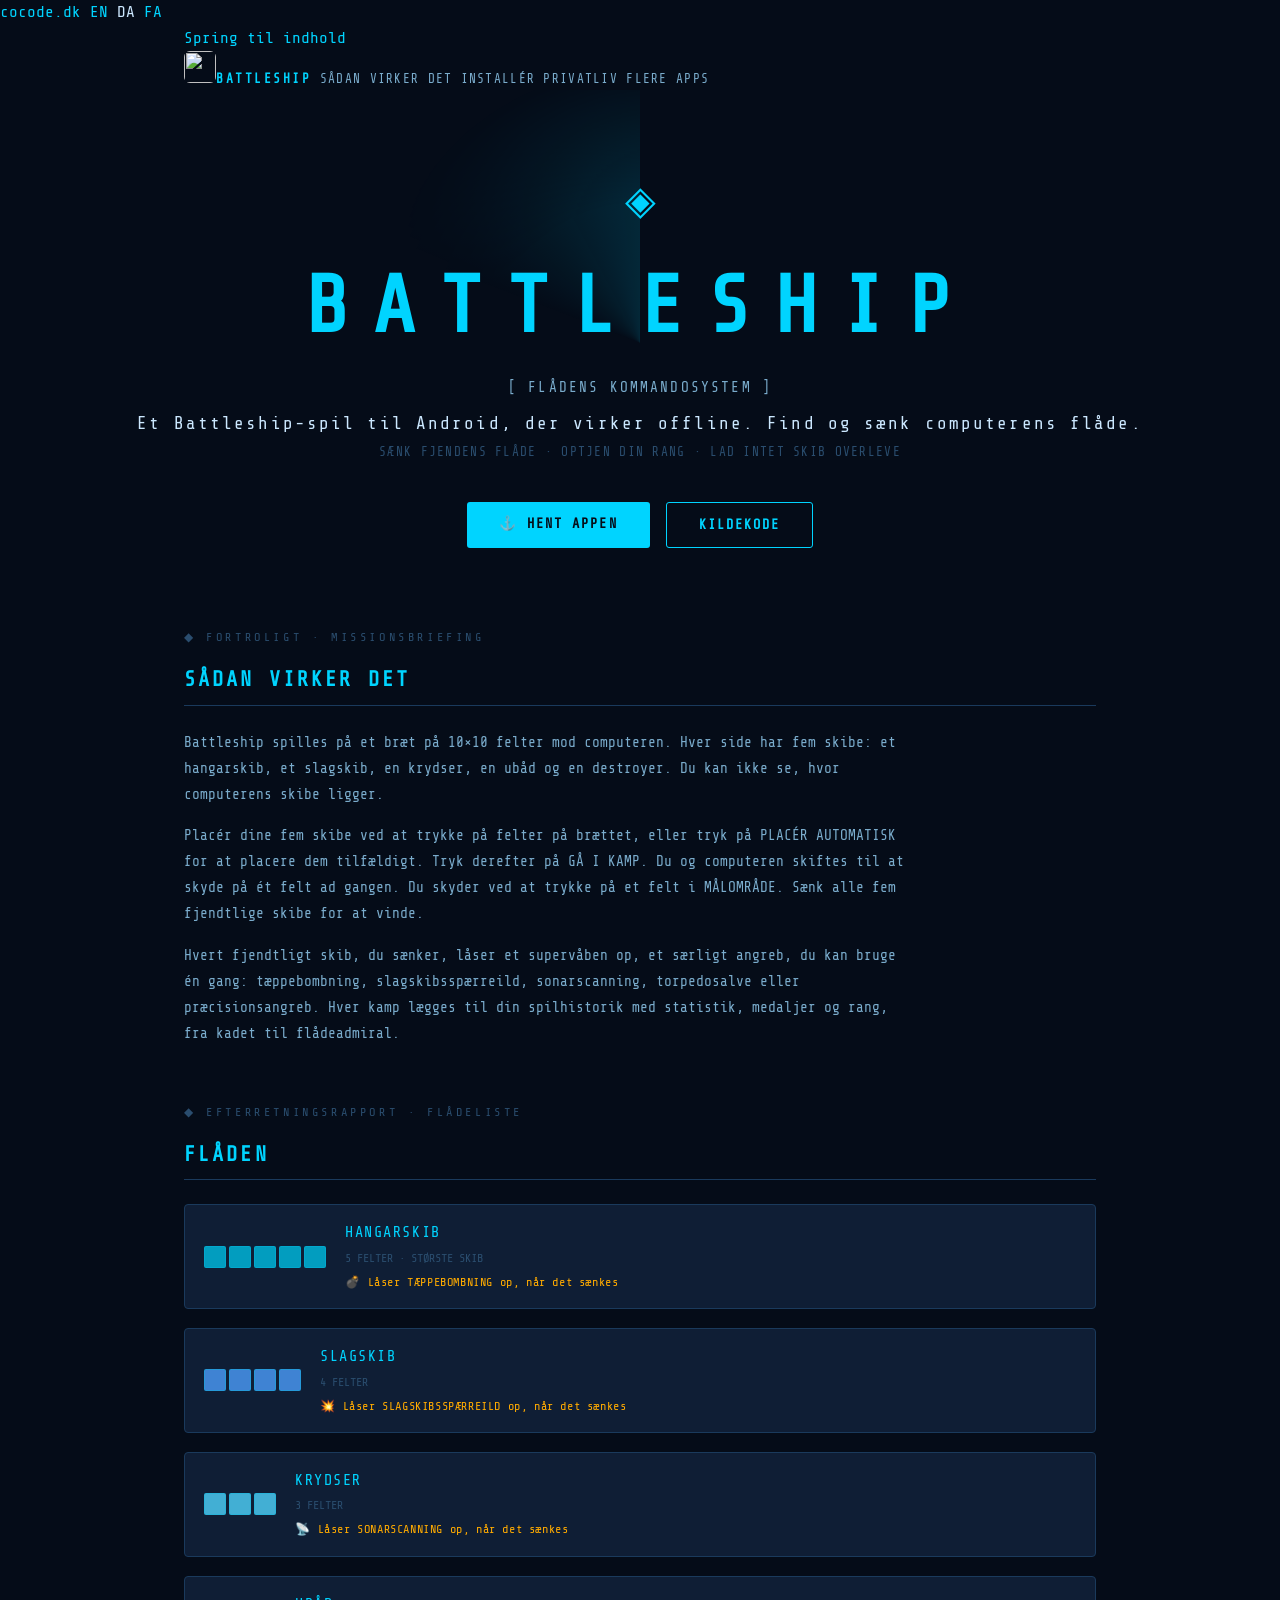
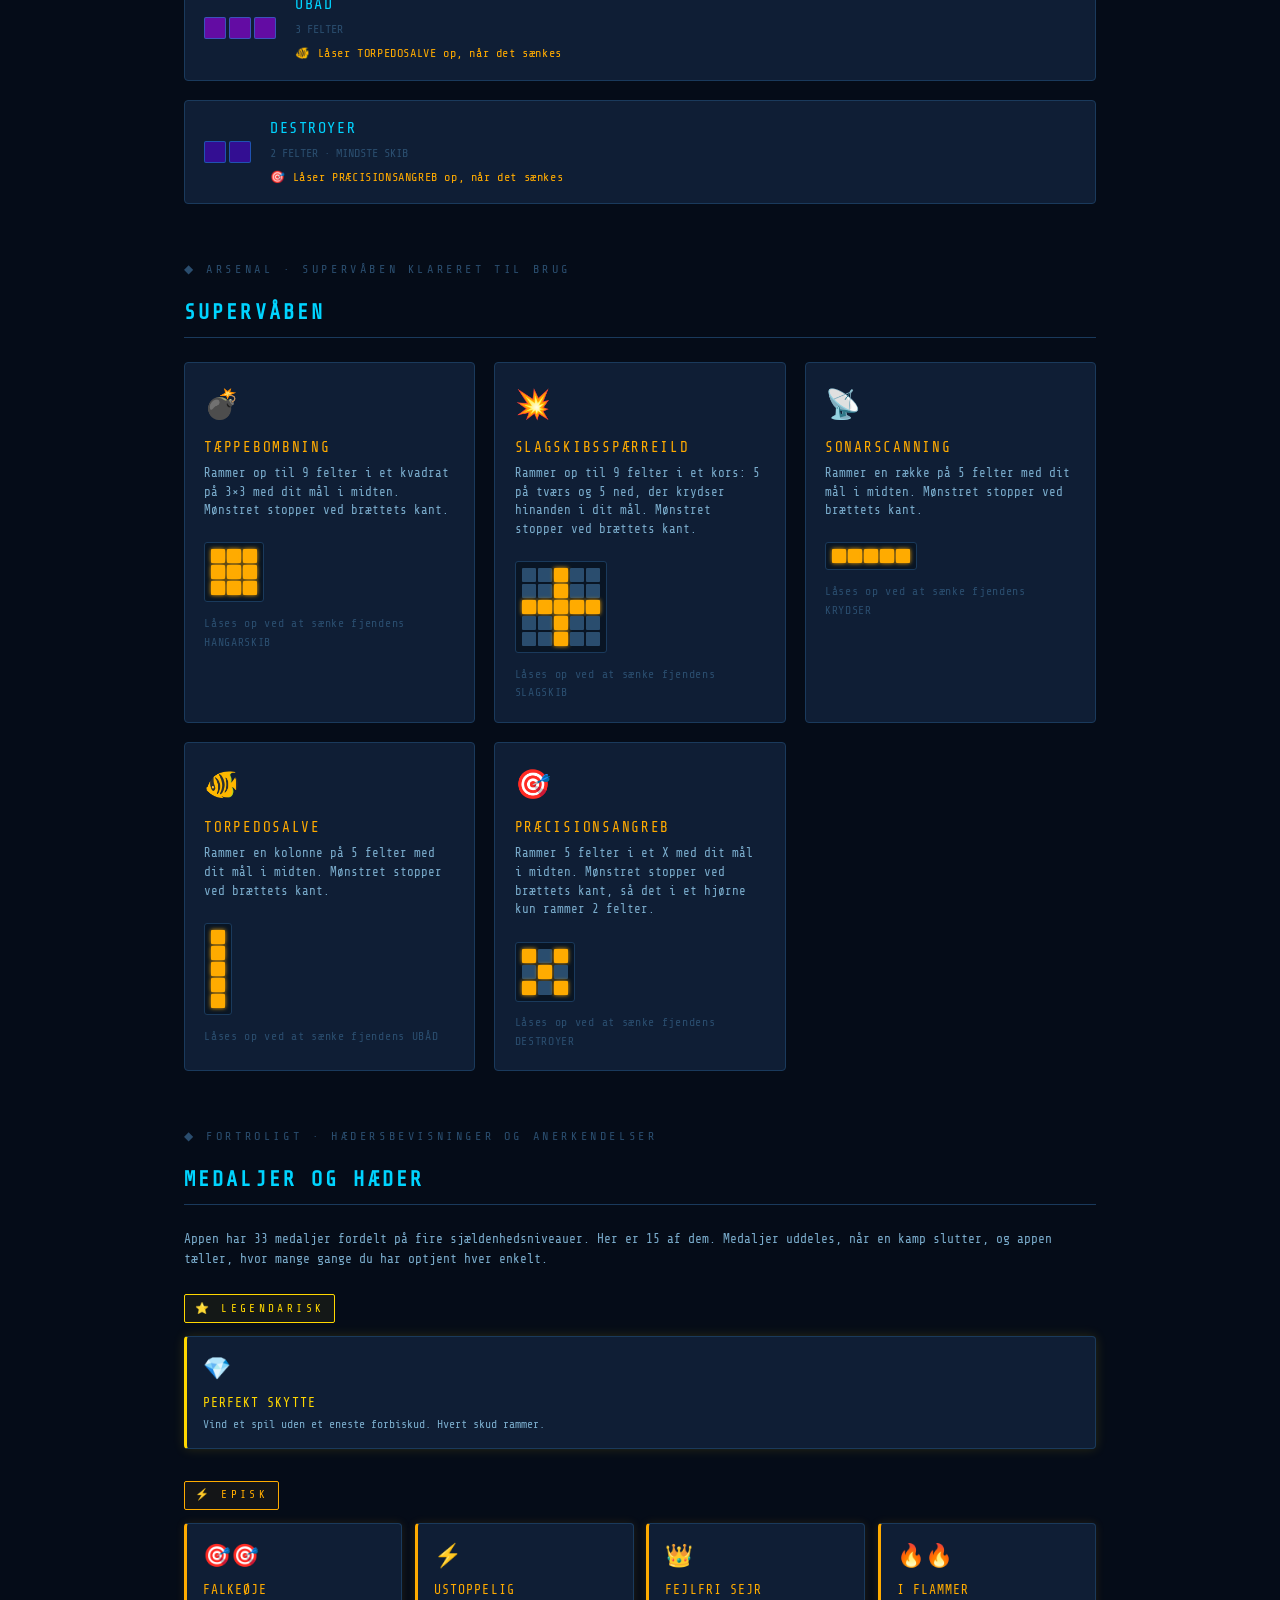
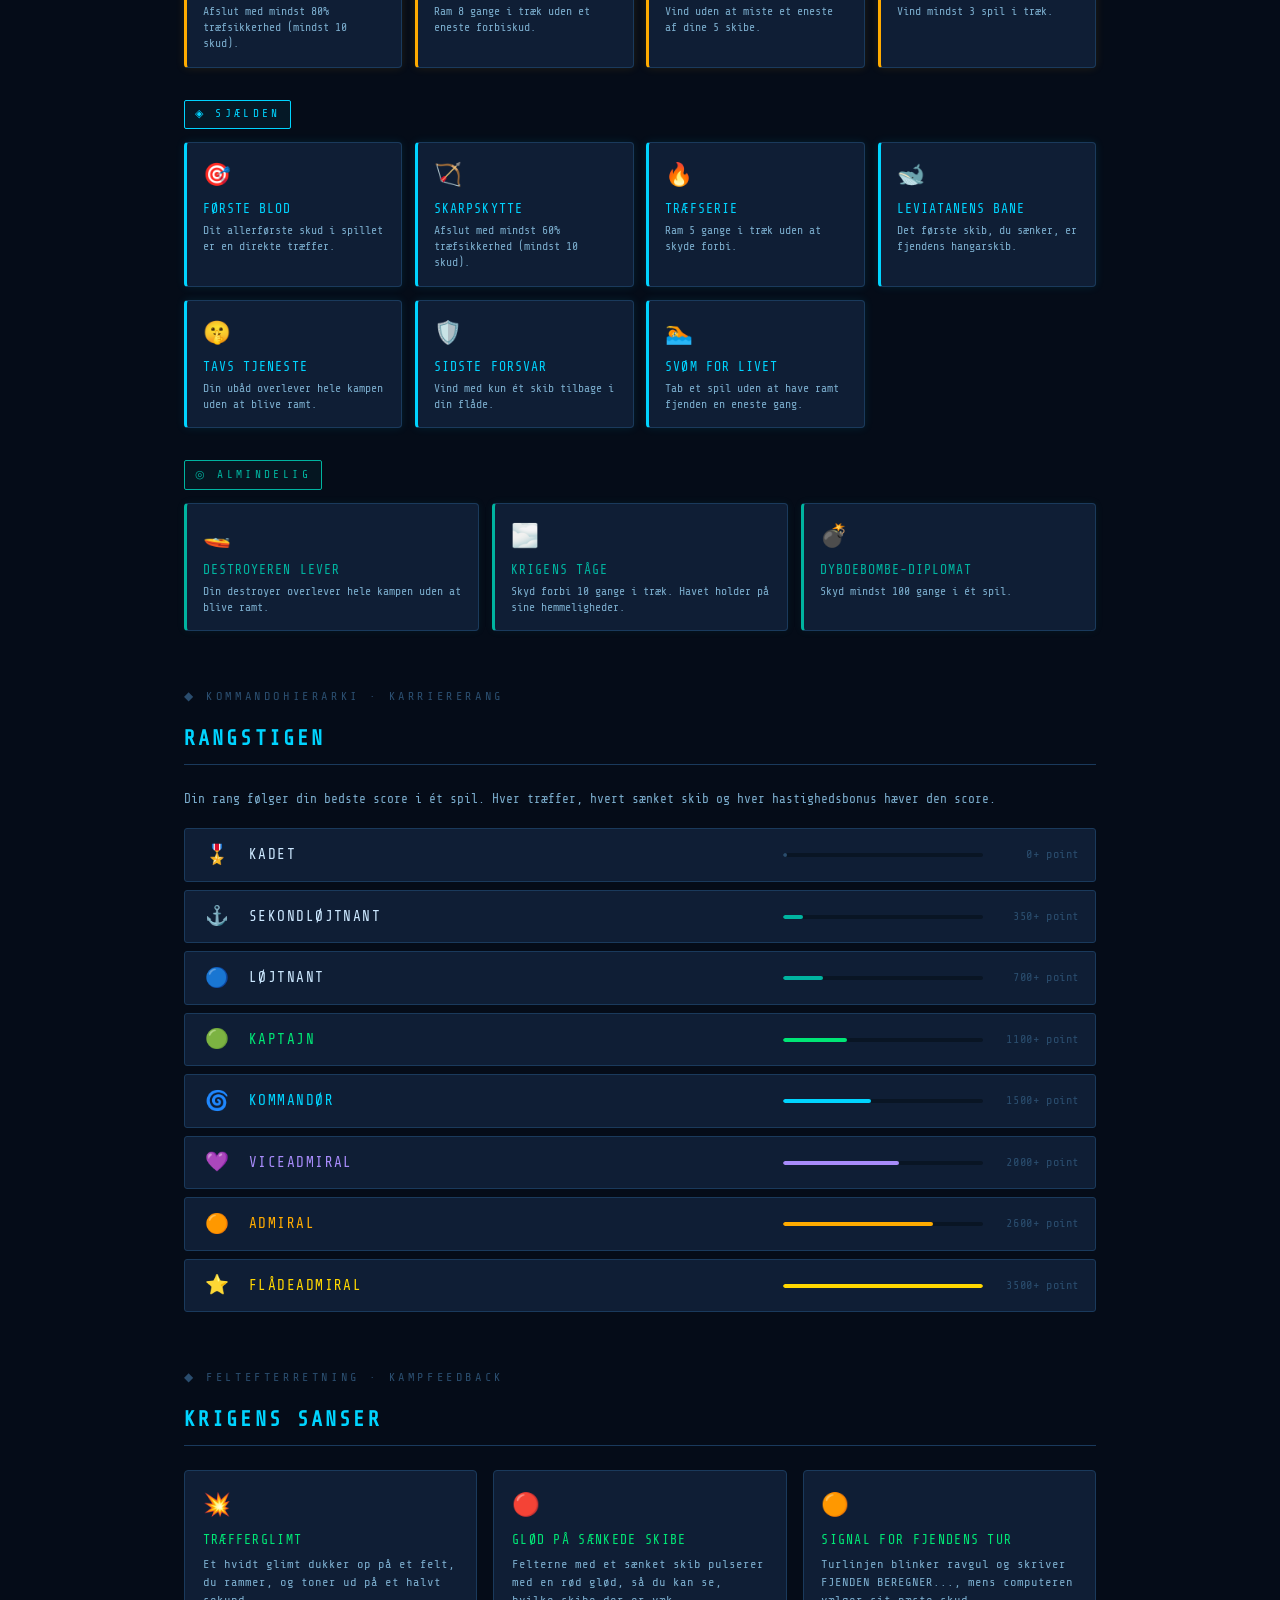
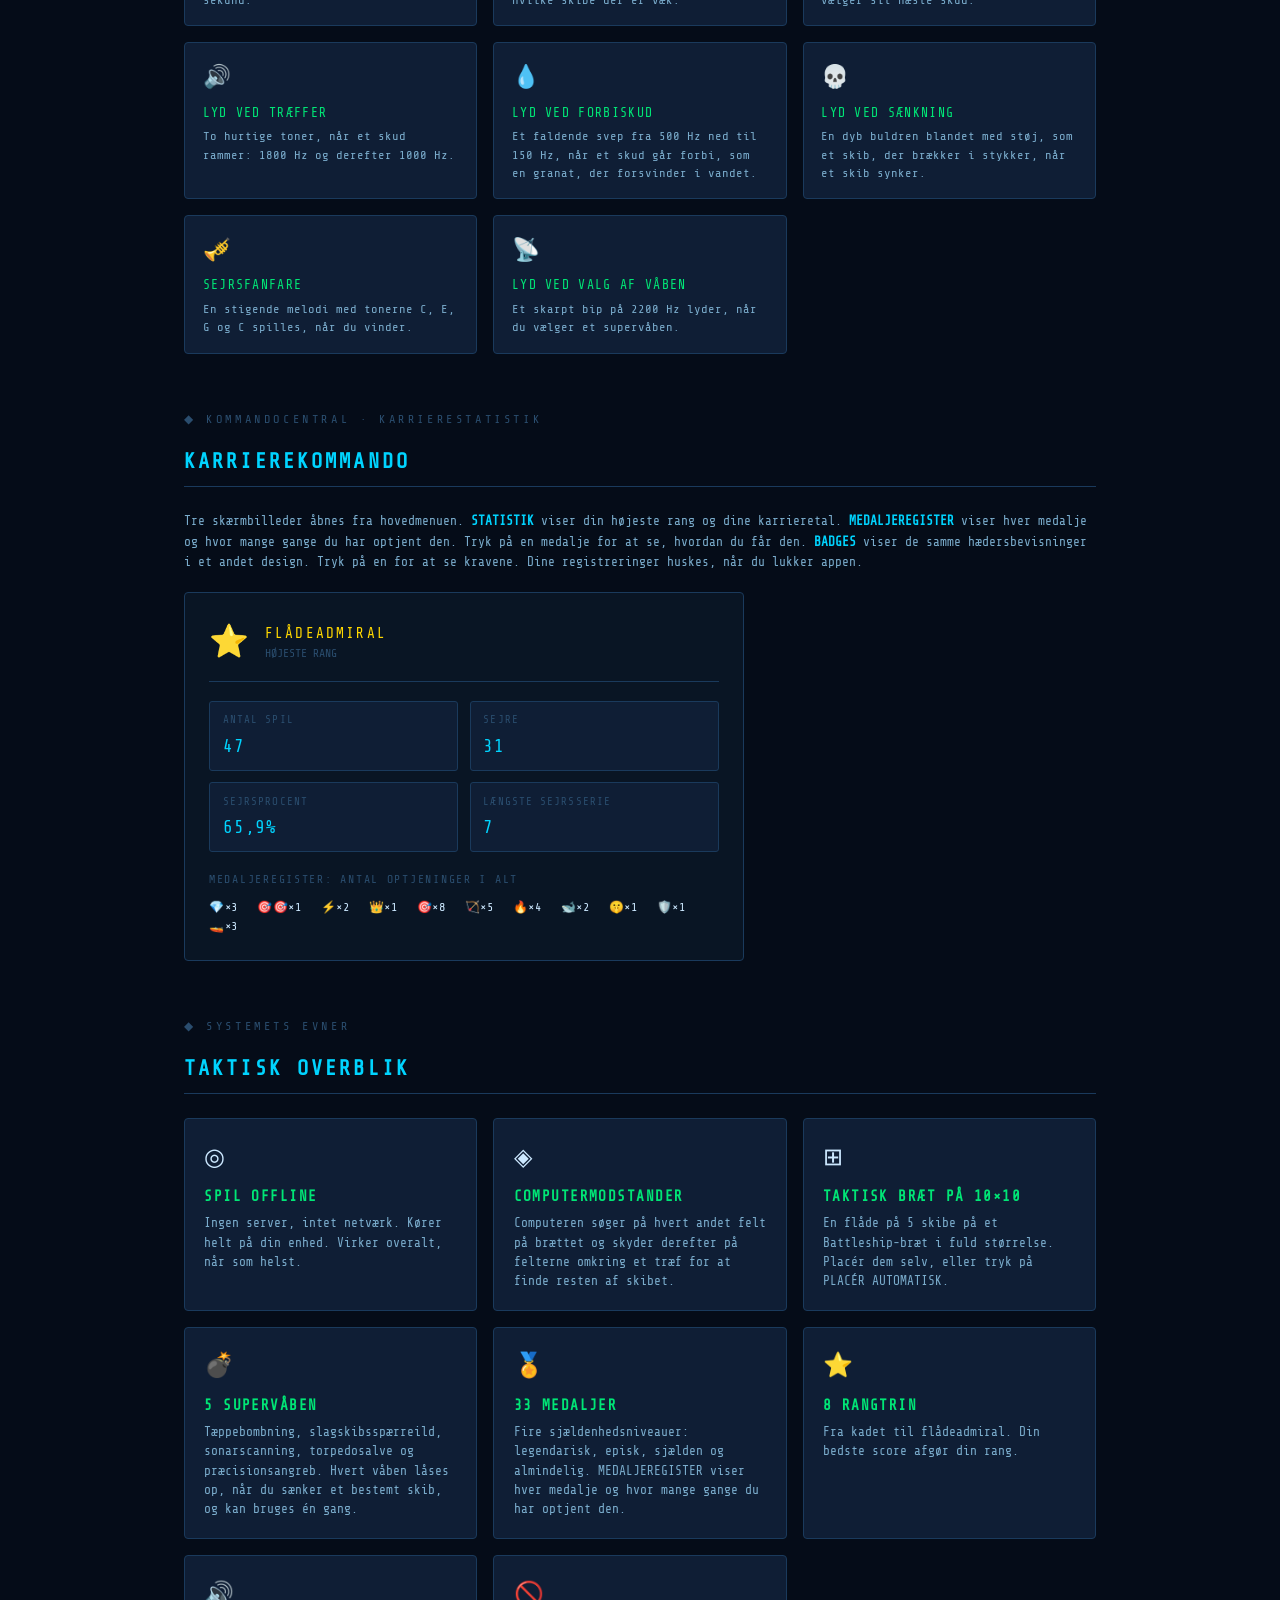
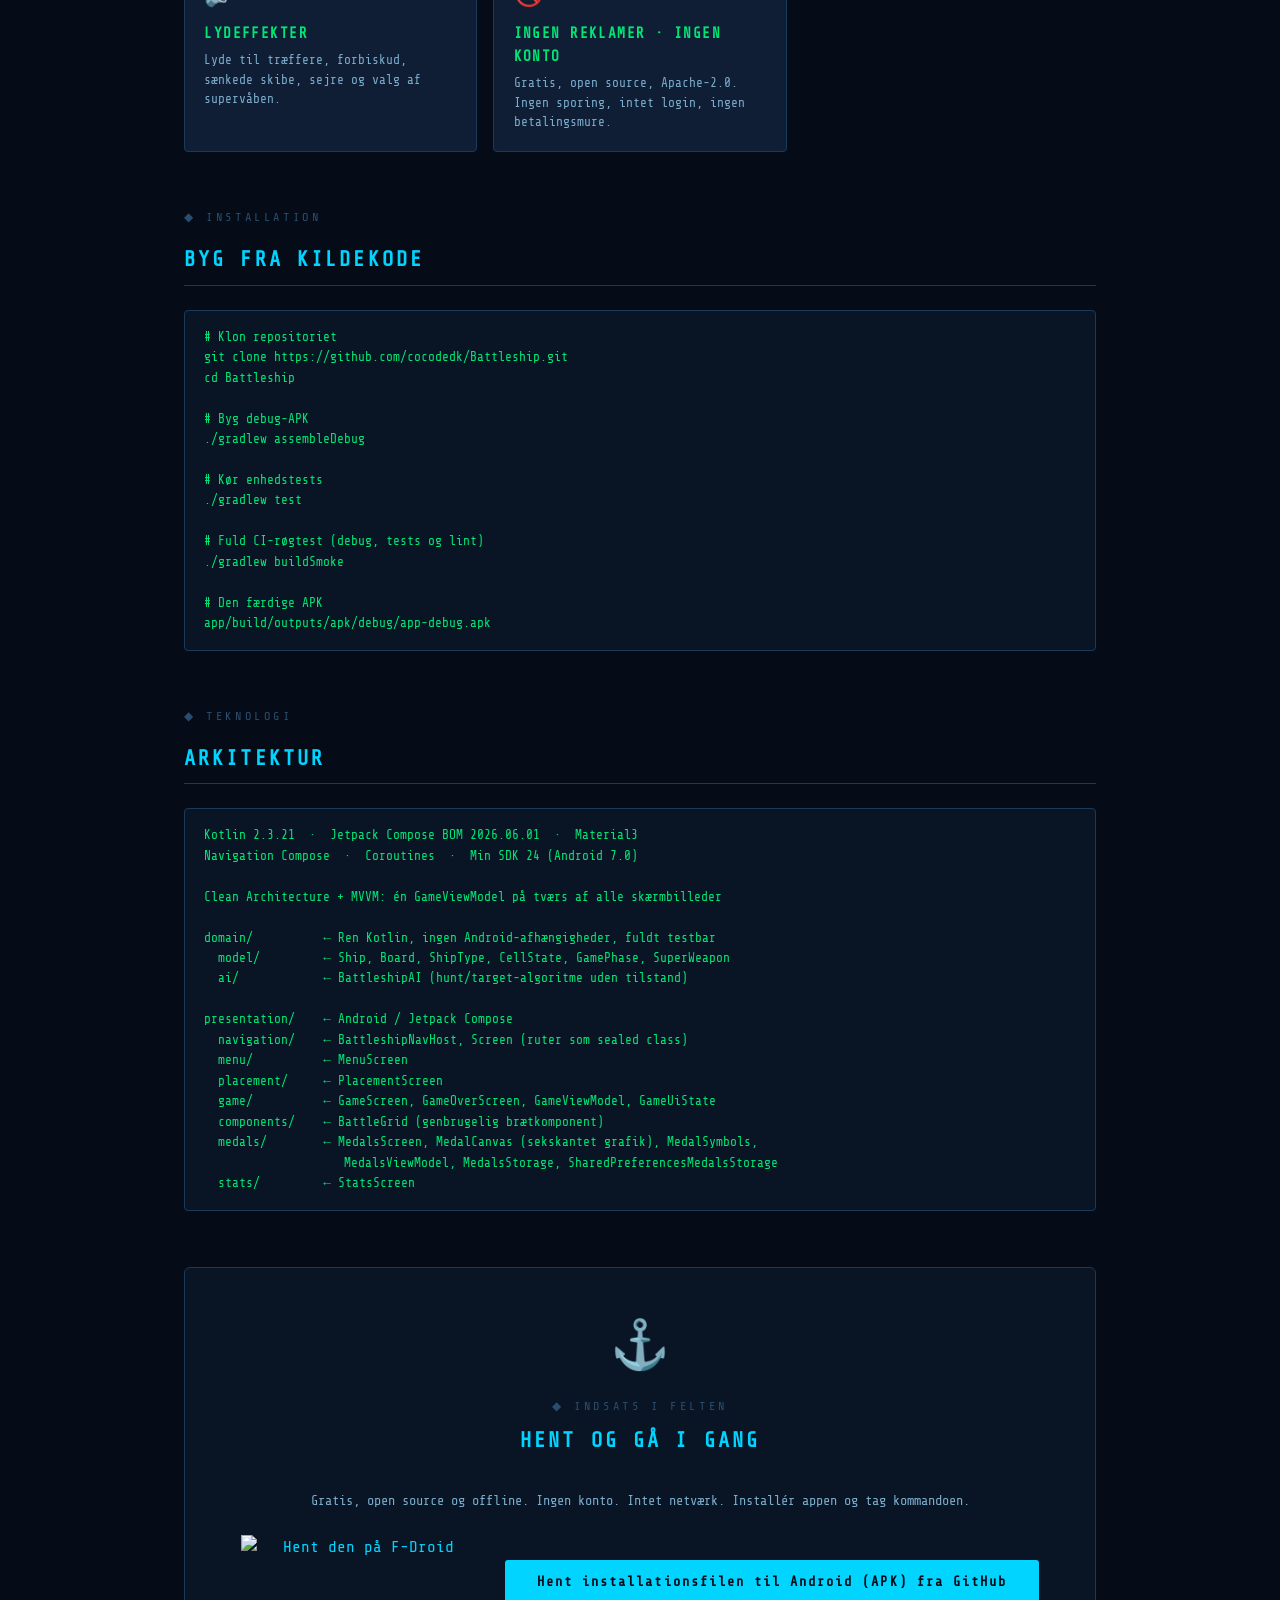
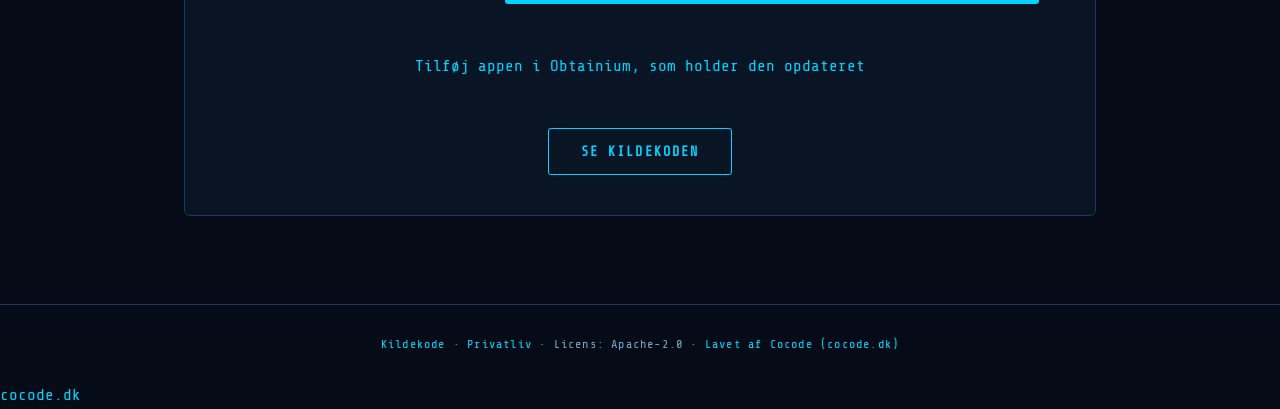
==== commit 2a2e2429: "feat: Danish brought up to date, text-audit fixes and privacy policy corrections Danish app text now" ====
--- a/website/da/index.html
+++ b/website/da/index.html
@@ -4,13 +4,13 @@
   <meta charset="UTF-8"/>
   <meta name="viewport" content="width=device-width, initial-scale=1.0"/>
   <title>Battleship: Søslagsspil til Android</title>
-  <meta name="description" content="Battleship er et gratis Android-spil, der virker offline. Taktisk søslag: placér din flåde, lås 5 supervåben op, optjen 33 medaljer og stig gennem 8 militære grader. Ingen konto, intet netværk, ingen reklamer."/>
+  <meta name="description" content="Battleship er et gratis Android-spil, der virker offline. Taktisk søslag: placér din flåde, lås 5 supervåben op, optjen 33 medaljer og stig gennem 8 rangtrin. Ingen konto, intet netværk, ingen reklamer."/>
   <meta name="robots" content="index, follow"/>
   <link rel="canonical" href="https://battleship.cocode.dk/da/"/>
   <meta property="og:type" content="website"/>
   <meta property="og:site_name" content="Battleship"/>
   <meta property="og:title" content="Battleship: Søslagsspil til Android"/>
-  <meta property="og:description" content="Taktisk søslag til Android. Placér din flåde, jag fjenden, lås supervåben op, optjen medaljer og stig i de militære grader. Du behøver ikke netforbindelse."/>
+  <meta property="og:description" content="Taktisk søslag til Android. Placér din flåde, jag fjenden, lås supervåben op, optjen medaljer og stig i rang. Du behøver ikke netforbindelse."/>
   <meta property="og:url" content="https://battleship.cocode.dk/da/"/>
   <meta property="og:image" content="https://battleship.cocode.dk/og.png"/>
   <meta name="twitter:card" content="summary_large_image"/>
@@ -21,7 +21,7 @@
   <meta property="og:image:alt" content="Battleship: Søslagsspil til Android" />
   <meta property="og:locale" content="da_DK" />
   <meta property="og:locale:alternate" content="en_US" />
-  <meta name="twitter:description" content="Taktisk søslag til Android. Placér din flåde, jag fjenden, lås supervåben op, optjen medaljer og stig i de militære grader. Du behøver ikke netforbindelse." />
+  <meta name="twitter:description" content="Taktisk søslag til Android. Placér din flåde, jag fjenden, lås supervåben op, optjen medaljer og stig i rang. Du behøver ikke netforbindelse." />
   <meta name="twitter:image:alt" content="Battleship: Søslagsspil til Android" />
   <link rel="alternate" hreflang="en"        href="https://battleship.cocode.dk/" />
   <link rel="alternate" hreflang="da"        href="https://battleship.cocode.dk/da/" />
@@ -40,22 +40,22 @@
     "@context": "https://schema.org",
     "@type": "MobileApplication",
     "name": "Battleship",
-    "description": "Taktisk søslagsspil til Android. Placér en flåde, lås supervåben op, optjen 33 medaljer og stig gennem 8 militære grader. Helt offline, ingen konto nødvendig.",
+    "description": "Taktisk søslagsspil til Android. Placér en flåde, lås supervåben op, optjen 33 medaljer og stig gennem 8 rangtrin. Helt offline, ingen konto nødvendig.",
     "url": "https://battleship.cocode.dk/da/",
-    "inLanguage": "da",
+    "inLanguage": ["en", "da"],
     "downloadUrl": "https://github.com/cocodedk/Battleship/releases/latest/download/Battleship.apk",
     "operatingSystem": "Android",
     "offers": { "@type": "Offer", "price": "0", "priceCurrency": "USD" },
     "author": { "@type": "Person", "name": "Babak Bandpey", "url": "https://cocode.dk" },
     "applicationFeature": [
       "Flåde på 5 skibe på et taktisk bræt på 10×10",
-      "AI med hunt/target-algoritme og skakbrætsparitet",
+      "Computermodstander, der søger på hvert andet felt og skyder omkring et træf",
       "5 supervåben, der låses op ved at sænke fjendtlige skibe",
       "33 medaljer fordelt på 4 sjældenhedsniveauer",
-      "Karrieresystem med 8 grader",
-      "PCM-syntetiseret lyd, ingen lydfiler",
+      "8 rangtrin fra kadet til flådeadmiral",
+      "Lydeffekter ved træffere, forbiskud, sænkede skibe og sejre",
       "Visuelt glimt ved træffere og glød på sænkede skibe",
-      "Skærmbillede med karrierestatistik, der gemmes mellem spil",
+      "Karrierestatistik og højeste rang, der gemmes mellem spil",
       "Helt offline: intet netværk, ingen konto, ingen reklamer"
     ]
   }
@@ -99,7 +99,7 @@
     <span class="eyemark">◈</span>
     <h1>BATTLESHIP</h1>
     <p class="tagline">[ FLÅDENS KOMMANDOSYSTEM ]</p>
-    <p class="hero-tagline-main">Din flåde. Din strategi. Din ære.</p>
+    <p class="hero-tagline-main">Et Battleship-spil til Android, der virker offline. Find og sænk computerens flåde.</p>
     <p class="sub-tagline">SÆNK FJENDENS FLÅDE  ·  OPTJEN DIN RANG  ·  LAD INTET SKIB OVERLEVE</p>
     <div class="cta-group">
       <a href="#install" class="btn btn-primary">⚓ HENT APPEN</a>
@@ -112,11 +112,11 @@
     <!-- ═══ MISSION BRIEFING ═══ -->
     <section id="how">
       <p class="section-label">◆ FORTROLIGT  ·  MISSIONSBRIEFING</p>
-      <h2>BRIEFINGEN</h2>
+      <h2>SÅDAN VIRKER DET</h2>
       <div class="briefing-text">
-        <p>Fjendens flåde lurer et sted derude i vandet. Din sonar har opfanget, at de er der, men du kender ikke deres præcise positioner. Et sted på et bræt på 10×10 felter af gråt hav og stilhed venter fem skibe: et hangarskib, et slagskib, en krydser, en ubåd og en destroyer. Din ordre er enkel. Find dem. Sænk dem. Alle sammen.</p>
-        <p>Placér din egen flåde med omtanke, for placeringen er strategi. Affyr så dit første skud ud i tågen. Et ping. Et plask. En træffer. Hvert fjendtligt skib, du sænker, giver dig et supervåben til arsenalet: tæppebombning, spærreild, sonarscanning, torpedosalve eller præcisionsangreb. Brug dem klogt. AI-modstanderen tænker. Den jager. Den tilpasser sig.</p>
-        <p>Hver kamp bliver registreret. Træfprocenter, sejrsserier og medaljer, der uddeles, når en kamp slutter, samles i din karrierefil. Stig fra Cadet til Fleet Admiral. Vis, at din kommando er fejlfri. Havet tilgiver ikke tøven. Det gør fjenden heller ikke.</p>
+        <p>Battleship spilles på et bræt på 10×10 felter mod computeren. Hver side har fem skibe: et hangarskib, et slagskib, en krydser, en ubåd og en destroyer. Du kan ikke se, hvor computerens skibe ligger.</p>
+        <p>Placér dine fem skibe ved at trykke på felter på brættet, eller tryk på PLACÉR AUTOMATISK for at placere dem tilfældigt. Tryk derefter på GÅ I KAMP. Du og computeren skiftes til at skyde på ét felt ad gangen. Du skyder ved at trykke på et felt i MÅLOMRÅDE. Sænk alle fem fjendtlige skibe for at vinde.</p>
+        <p>Hvert fjendtligt skib, du sænker, låser et supervåben op, et særligt angreb, du kan bruge én gang: tæppebombning, slagskibsspærreild, sonarscanning, torpedosalve eller præcisionsangreb. Hver kamp lægges til din spilhistorik med statistik, medaljer og rang, fra kadet til flådeadmiral.</p>
       </div>
     </section>
 
@@ -151,7 +151,7 @@
           <div class="ship-info">
             <div class="ship-name">SLAGSKIB</div>
             <div class="ship-size">4 FELTER</div>
-            <div class="ship-unlock">💥 Låser SPÆRREILD op, når det sænkes</div>
+            <div class="ship-unlock">💥 Låser SLAGSKIBSSPÆRREILD op, når det sænkes</div>
           </div>
         </div>
 
@@ -205,7 +205,7 @@
         <div class="weapon-card">
           <span class="weapon-icon">💣</span>
           <div class="weapon-name">TÆPPEBOMBNING</div>
-          <div class="weapon-desc">3×3 områdebombardement. 9 felter udslettes i ét slag. Arsenalets mest ødelæggende områdevåben.</div>
+          <div class="weapon-desc">Rammer op til 9 felter i et kvadrat på 3×3 med dit mål i midten. Mønstret stopper ved brættets kant.</div>
           <div class="weapon-pattern">
             <div class="weapon-pattern-row">
               <div class="wp-cell hit"></div><div class="wp-cell hit"></div><div class="wp-cell hit"></div>
@@ -222,8 +222,8 @@
 
         <div class="weapon-card">
           <span class="weapon-icon">💥</span>
-          <div class="weapon-name">SPÆRREILD</div>
-          <div class="weapon-desc">Mættende ild i et kors på 9 felter. Et plusformet mønster gennem den midterste række og den midterste kolonne.</div>
+          <div class="weapon-name">SLAGSKIBSSPÆRREILD</div>
+          <div class="weapon-desc">Rammer op til 9 felter i et kors: 5 på tværs og 5 ned, der krydser hinanden i dit mål. Mønstret stopper ved brættets kant.</div>
           <div class="weapon-pattern">
             <div class="weapon-pattern-row">
               <div class="wp-cell"></div><div class="wp-cell"></div><div class="wp-cell hit"></div><div class="wp-cell"></div><div class="wp-cell"></div>
@@ -247,7 +247,7 @@
         <div class="weapon-card">
           <span class="weapon-icon">📡</span>
           <div class="weapon-name">SONARSCANNING</div>
-          <div class="weapon-desc">Vandret sonarpuls over 5 felter med målfeltet i midten, afskåret ved brættets kant.</div>
+          <div class="weapon-desc">Rammer en række på 5 felter med dit mål i midten. Mønstret stopper ved brættets kant.</div>
           <div class="weapon-pattern">
             <div class="weapon-pattern-row">
               <div class="wp-cell hit"></div><div class="wp-cell hit"></div><div class="wp-cell hit"></div><div class="wp-cell hit"></div><div class="wp-cell hit"></div>
@@ -259,7 +259,7 @@
         <div class="weapon-card">
           <span class="weapon-icon">🐠</span>
           <div class="weapon-name">TORPEDOSALVE</div>
-          <div class="weapon-desc">Lodret salve over 5 felter med målfeltet i midten, afskåret ved brættets kant. Et angreb, der kommer op fra dybet.</div>
+          <div class="weapon-desc">Rammer en kolonne på 5 felter med dit mål i midten. Mønstret stopper ved brættets kant.</div>
           <div class="weapon-pattern">
             <div class="weapon-pattern-row"><div class="wp-cell hit"></div></div>
             <div class="weapon-pattern-row"><div class="wp-cell hit"></div></div>
@@ -273,7 +273,7 @@
         <div class="weapon-card">
           <span class="weapon-icon">🎯</span>
           <div class="weapon-name">PRÆCISIONSANGREB</div>
-          <div class="weapon-desc">Kirurgisk angreb i et X over 5 felter: et diagonalt kors med målet i midten, afskåret ved brættets kant. I et hjørne rammer det kun 2 felter.</div>
+          <div class="weapon-desc">Rammer 5 felter i et X med dit mål i midten. Mønstret stopper ved brættets kant, så det i et hjørne kun rammer 2 felter.</div>
           <div class="weapon-pattern">
             <div class="weapon-pattern-row">
               <div class="wp-cell hit"></div><div class="wp-cell"></div><div class="wp-cell hit"></div>
@@ -295,15 +295,15 @@
     <section>
       <p class="section-label">◆ FORTROLIGT  ·  HÆDERSBEVISNINGER OG ANERKENDELSER</p>
       <h2>MEDALJER OG HÆDER</h2>
-      <p style="color:var(--text-secondary);font-size:0.8rem;margin-bottom:1.5rem;">33 medaljer, der uddeles, når en kamp slutter, samles i din karrierefil.</p>
+      <p style="color:var(--text-secondary);font-size:0.8rem;margin-bottom:1.5rem;">Appen har 33 medaljer fordelt på fire sjældenhedsniveauer. Her er 15 af dem. Medaljer uddeles, når en kamp slutter, og appen tæller, hvor mange gange du har optjent hver enkelt.</p>
 
       <div class="medals-tier">
         <div class="tier-label tier-legendary">⭐ LEGENDARISK</div>
         <div class="medals-row">
           <div class="medal-card medal-legendary">
             <span class="medal-icon">💎</span>
-            <div class="medal-name">PERFECT GUNNER</div>
-            <div class="medal-condition">Vind et spil uden en eneste forbier. Hvert skud rammer.</div>
+            <div class="medal-name">PERFEKT SKYTTE</div>
+            <div class="medal-condition">Vind et spil uden et eneste forbiskud. Hvert skud rammer.</div>
           </div>
         </div>
       </div>
@@ -313,22 +313,22 @@
         <div class="medals-row">
           <div class="medal-card medal-epic">
             <span class="medal-icon">🎯🎯</span>
-            <div class="medal-name">DEAD-EYE</div>
+            <div class="medal-name">FALKEØJE</div>
             <div class="medal-condition">Afslut med mindst 80% træfsikkerhed (mindst 10 skud).</div>
           </div>
           <div class="medal-card medal-epic">
             <span class="medal-icon">⚡</span>
-            <div class="medal-name">UNSTOPPABLE</div>
-            <div class="medal-condition">Ram 8 gange i træk uden en eneste forbier.</div>
+            <div class="medal-name">USTOPPELIG</div>
+            <div class="medal-condition">Ram 8 gange i træk uden et eneste forbiskud.</div>
           </div>
           <div class="medal-card medal-epic">
             <span class="medal-icon">👑</span>
-            <div class="medal-name">FLAWLESS VICTORY</div>
+            <div class="medal-name">FEJLFRI SEJR</div>
             <div class="medal-condition">Vind uden at miste et eneste af dine 5 skibe.</div>
           </div>
           <div class="medal-card medal-epic">
             <span class="medal-icon">🔥🔥</span>
-            <div class="medal-name">ON FIRE</div>
+            <div class="medal-name">I FLAMMER</div>
             <div class="medal-condition">Vind mindst 3 spil i træk.</div>
           </div>
         </div>
@@ -339,37 +339,37 @@
         <div class="medals-row">
           <div class="medal-card medal-rare">
             <span class="medal-icon">🎯</span>
-            <div class="medal-name">FIRST BLOOD</div>
+            <div class="medal-name">FØRSTE BLOD</div>
             <div class="medal-condition">Dit allerførste skud i spillet er en direkte træffer.</div>
           </div>
           <div class="medal-card medal-rare">
             <span class="medal-icon">🏹</span>
-            <div class="medal-name">SHARPSHOOTER</div>
+            <div class="medal-name">SKARPSKYTTE</div>
             <div class="medal-condition">Afslut med mindst 60% træfsikkerhed (mindst 10 skud).</div>
           </div>
           <div class="medal-card medal-rare">
             <span class="medal-icon">🔥</span>
-            <div class="medal-name">HOT STREAK</div>
+            <div class="medal-name">TRÆFSERIE</div>
             <div class="medal-condition">Ram 5 gange i træk uden at skyde forbi.</div>
           </div>
           <div class="medal-card medal-rare">
             <span class="medal-icon">🐋</span>
-            <div class="medal-name">LEVIATHAN SLAYER</div>
+            <div class="medal-name">LEVIATANENS BANE</div>
             <div class="medal-condition">Det første skib, du sænker, er fjendens hangarskib.</div>
           </div>
           <div class="medal-card medal-rare">
             <span class="medal-icon">🤫</span>
-            <div class="medal-name">SILENT SERVICE</div>
+            <div class="medal-name">TAVS TJENESTE</div>
             <div class="medal-condition">Din ubåd overlever hele kampen uden at blive ramt.</div>
           </div>
           <div class="medal-card medal-rare">
             <span class="medal-icon">🛡️</span>
-            <div class="medal-name">LAST STAND</div>
+            <div class="medal-name">SIDSTE FORSVAR</div>
             <div class="medal-condition">Vind med kun ét skib tilbage i din flåde.</div>
           </div>
           <div class="medal-card medal-rare">
             <span class="medal-icon">🏊</span>
-            <div class="medal-name">SWIM FOR IT</div>
+            <div class="medal-name">SVØM FOR LIVET</div>
             <div class="medal-condition">Tab et spil uden at have ramt fjenden en eneste gang.</div>
           </div>
         </div>
@@ -380,17 +380,17 @@
         <div class="medals-row">
           <div class="medal-card medal-common">
             <span class="medal-icon">🚤</span>
-            <div class="medal-name">DESTROYER LIVES</div>
+            <div class="medal-name">DESTROYEREN LEVER</div>
             <div class="medal-condition">Din destroyer overlever hele kampen uden at blive ramt.</div>
           </div>
           <div class="medal-card medal-common">
             <span class="medal-icon">🌫️</span>
-            <div class="medal-name">FOG OF WAR</div>
+            <div class="medal-name">KRIGENS TÅGE</div>
             <div class="medal-condition">Skyd forbi 10 gange i træk. Havet holder på sine hemmeligheder.</div>
           </div>
           <div class="medal-card medal-common">
             <span class="medal-icon">💣</span>
-            <div class="medal-name">DEPTH CHARGE DIPLOMAT</div>
+            <div class="medal-name">DYBDEBOMBE-DIPLOMAT</div>
             <div class="medal-condition">Skyd mindst 100 gange i ét spil.</div>
           </div>
         </div>
@@ -400,49 +400,49 @@
 
     <!-- ═══ RANK PROGRESSION ═══ -->
     <section>
-      <p class="section-label">◆ KOMMANDOHIERARKI  ·  KARRIEREGRADER</p>
+      <p class="section-label">◆ KOMMANDOHIERARKI  ·  KARRIERERANG</p>
       <h2>RANGSTIGEN</h2>
-      <p style="color:var(--text-secondary);font-size:0.8rem;margin-bottom:1.2rem;">Din rang afgøres af din bedste score i ét spil. Hver træffer, hvert sænket skib og hver hastighedsbonus løfter din score og din karriere højere.</p>
+      <p style="color:var(--text-secondary);font-size:0.8rem;margin-bottom:1.2rem;">Din rang følger din bedste score i ét spil. Hver træffer, hvert sænket skib og hver hastighedsbonus hæver den score.</p>
       <div class="rank-ladder">
 
         <div class="rank-row">
           <span class="rank-insignia">🎖️</span>
-          <span class="rank-name">CADET</span>
+          <span class="rank-name">KADET</span>
           <div class="rank-bar-wrap"><div class="rank-bar" style="width:2%;background:var(--text-dim)"></div></div>
           <span class="rank-score">0+ point</span>
         </div>
 
         <div class="rank-row">
           <span class="rank-insignia">⚓</span>
-          <span class="rank-name">ENSIGN</span>
+          <span class="rank-name">SEKONDLØJTNANT</span>
           <div class="rank-bar-wrap"><div class="rank-bar" style="width:10%;background:var(--teal)"></div></div>
           <span class="rank-score">350+ point</span>
         </div>
 
         <div class="rank-row">
           <span class="rank-insignia">🔵</span>
-          <span class="rank-name">LIEUTENANT</span>
+          <span class="rank-name">LØJTNANT</span>
           <div class="rank-bar-wrap"><div class="rank-bar" style="width:20%;background:var(--teal)"></div></div>
           <span class="rank-score">700+ point</span>
         </div>
 
         <div class="rank-row rank-captain">
           <span class="rank-insignia">🟢</span>
-          <span class="rank-name">CAPTAIN</span>
+          <span class="rank-name">KAPTAJN</span>
           <div class="rank-bar-wrap"><div class="rank-bar" style="width:32%;background:var(--green)"></div></div>
           <span class="rank-score">1100+ point</span>
         </div>
 
         <div class="rank-row rank-commodore">
           <span class="rank-insignia">🌀</span>
-          <span class="rank-name">COMMODORE</span>
+          <span class="rank-name">KOMMANDØR</span>
           <div class="rank-bar-wrap"><div class="rank-bar" style="width:44%;background:var(--cyan)"></div></div>
           <span class="rank-score">1500+ point</span>
         </div>
 
         <div class="rank-row rank-vice-admiral">
           <span class="rank-insignia">💜</span>
-          <span class="rank-name">VICE ADMIRAL</span>
+          <span class="rank-name">VICEADMIRAL</span>
           <div class="rank-bar-wrap"><div class="rank-bar" style="width:58%;background:#A78BFA"></div></div>
           <span class="rank-score">2000+ point</span>
         </div>
@@ -456,7 +456,7 @@
 
         <div class="rank-row rank-fleet-admiral">
           <span class="rank-insignia">⭐</span>
-          <span class="rank-name">FLEET ADMIRAL</span>
+          <span class="rank-name">FLÅDEADMIRAL</span>
           <div class="rank-bar-wrap"><div class="rank-bar" style="width:100%;background:var(--gold)"></div></div>
           <span class="rank-score">3500+ point</span>
         </div>
@@ -473,49 +473,49 @@
         <div class="sense-card">
           <span class="sense-icon">💥</span>
           <div class="sense-title">TRÆFFERGLIMT</div>
-          <div class="sense-desc">Et hvidt glimt bryder ud på de ramte felter og toner ud over 500 ms. Det er den visuelle bekræftelse på en direkte træffer.</div>
+          <div class="sense-desc">Et hvidt glimt dukker op på et felt, du rammer, og toner ud på et halvt sekund.</div>
         </div>
 
         <div class="sense-card">
           <span class="sense-icon">🔴</span>
           <div class="sense-title">GLØD PÅ SÆNKEDE SKIBE</div>
-          <div class="sense-desc">Felter med sænkede skibe pulserer med en rød glød, uophørligt og nådesløst, og markerer dine sejre på brættet.</div>
+          <div class="sense-desc">Felterne med et sænket skib pulserer med en rød glød, så du kan se, hvilke skibe der er væk.</div>
         </div>
 
         <div class="sense-card">
           <span class="sense-icon">🟠</span>
-          <div class="sense-title">AI-TURSIGNAL</div>
-          <div class="sense-desc">En ravgul puls blinker, mens AI'en beregner sit næste angreb. Tiden går langsommere, når fjenden tænker.</div>
+          <div class="sense-title">SIGNAL FOR FJENDENS TUR</div>
+          <div class="sense-desc">Turlinjen blinker ravgul og skriver FJENDEN BEREGNER..., mens computeren vælger sit næste skud.</div>
         </div>
 
         <div class="sense-card">
           <span class="sense-icon">🔊</span>
-          <div class="sense-title">PCM-LYD VED TRÆFFER</div>
-          <div class="sense-desc">Slag i to toner: 1800 Hz, der falder til 1000 Hz. Lyden syntetiseres i kode, så appen ikke indeholder lydfiler.</div>
+          <div class="sense-title">LYD VED TRÆFFER</div>
+          <div class="sense-desc">To hurtige toner, når et skud rammer: 1800 Hz og derefter 1000 Hz.</div>
         </div>
 
         <div class="sense-card">
           <span class="sense-icon">💧</span>
-          <div class="sense-title">PCM-LYD VED FORBIER</div>
-          <div class="sense-desc">Faldende svep fra 500 Hz ned til 150 Hz. Den hule lyd af en granat, der forsvinder i dybet.</div>
+          <div class="sense-title">LYD VED FORBISKUD</div>
+          <div class="sense-desc">Et faldende svep fra 500 Hz ned til 150 Hz, når et skud går forbi, som en granat, der forsvinder i vandet.</div>
         </div>
 
         <div class="sense-card">
           <span class="sense-icon">💀</span>
-          <div class="sense-title">PCM-LYD VED SÆNKNING</div>
-          <div class="sense-desc">Et eksplosivt basbrag lagt over støj. Den umiskendelige lyd af et skib, der brækker i stykker.</div>
+          <div class="sense-title">LYD VED SÆNKNING</div>
+          <div class="sense-desc">En dyb buldren blandet med støj, som et skib, der brækker i stykker, når et skib synker.</div>
         </div>
 
         <div class="sense-card">
           <span class="sense-icon">🎺</span>
-          <div class="sense-title">PCM-SEJRSFANFARE</div>
-          <div class="sense-desc">En stigende sejrsfanfare med akkordfølgen C-E-G-C, der markerer din kommando over havene.</div>
+          <div class="sense-title">SEJRSFANFARE</div>
+          <div class="sense-desc">En stigende melodi med tonerne C, E, G og C spilles, når du vinder.</div>
         </div>
 
         <div class="sense-card">
           <span class="sense-icon">📡</span>
-          <div class="sense-title">PCM-SONARPING</div>
-          <div class="sense-desc">Et skarpt bip på 2200 Hz lyder, når du vælger et supervåben. Sonaren siger: mål opfanget.</div>
+          <div class="sense-title">LYD VED VALG AF VÅBEN</div>
+          <div class="sense-desc">Et skarpt bip på 2200 Hz lyder, når du vælger et supervåben.</div>
         </div>
 
       </div>
@@ -525,13 +525,13 @@
     <section>
       <p class="section-label">◆ KOMMANDOCENTRAL  ·  KARRIERESTATISTIK</p>
       <h2>KARRIEREKOMMANDO</h2>
-      <p style="color:var(--text-secondary);font-size:0.8rem;margin-bottom:1.2rem;">Tre egne skærmbilleder fra hovedmenuen: <strong style="color:var(--cyan)">KARRIERESTATISTIK</strong> viser din rang og dine karrieretal. <strong style="color:var(--cyan)">MEDALJEREGISTER</strong> viser alle 33 medaljer som sekskantet Canvas-grafik med antal optjeninger pr. badge. <strong style="color:var(--cyan)">BADGES</strong> viser de samme 33 hædersbevisninger med betingelsen for hver. Dine registreringer huskes, når appen genstartes.</p>
+      <p style="color:var(--text-secondary);font-size:0.8rem;margin-bottom:1.2rem;">Tre skærmbilleder åbnes fra hovedmenuen. <strong style="color:var(--cyan)">STATISTIK</strong> viser din højeste rang og dine karrieretal. <strong style="color:var(--cyan)">MEDALJEREGISTER</strong> viser hver medalje og hvor mange gange du har optjent den. Tryk på en medalje for at se, hvordan du får den. <strong style="color:var(--cyan)">BADGES</strong> viser de samme hædersbevisninger i et andet design. Tryk på en for at se kravene. Dine registreringer huskes, når du lukker appen.</p>
       <div class="career-panel">
         <div class="career-header">
           <span class="career-rank-badge">⭐</span>
           <div>
-            <div class="career-rank-name">FLEET ADMIRAL</div>
-            <div class="career-rank-sub">HØJESTE OPNÅEDE RANG</div>
+            <div class="career-rank-name">FLÅDEADMIRAL</div>
+            <div class="career-rank-sub">HØJESTE RANG</div>
           </div>
         </div>
         <div class="mock-stats">
@@ -548,7 +548,7 @@
             <div class="mock-stat-value">65,9%</div>
           </div>
           <div class="mock-stat">
-            <div class="mock-stat-label">Længste serie</div>
+            <div class="mock-stat-label">Længste sejrsserie</div>
             <div class="mock-stat-value">7</div>
           </div>
         </div>
@@ -571,33 +571,33 @@
         </div>
         <div class="feature-card">
           <span class="icon">◈</span>
-          <h3>AI-MODSTANDER</h3>
-          <p>Hunt/target-algoritme med skakbrætsparitet. En reel taktisk udfordring, der tilpasser sig.</p>
+          <h3>COMPUTERMODSTANDER</h3>
+          <p>Computeren søger på hvert andet felt på brættet og skyder derefter på felterne omkring et træf for at finde resten af skibet.</p>
         </div>
         <div class="feature-card">
           <span class="icon">⊞</span>
           <h3>TAKTISK BRÆT PÅ 10×10</h3>
-          <p>Flåde på 5 skibe på et Battleship-bræt i fuld størrelse. Placér selv, eller brug automatisk placering.</p>
+          <p>En flåde på 5 skibe på et Battleship-bræt i fuld størrelse. Placér dem selv, eller tryk på PLACÉR AUTOMATISK.</p>
         </div>
         <div class="feature-card">
           <span class="icon">💣</span>
           <h3>5 SUPERVÅBEN</h3>
-          <p>Tæppebombning, spærreild, sonarscanning, torpedosalve og præcisionsangreb. Du optjener dem ved at sænke skibe.</p>
+          <p>Tæppebombning, slagskibsspærreild, sonarscanning, torpedosalve og præcisionsangreb. Hvert våben låses op, når du sænker et bestemt skib, og kan bruges én gang.</p>
         </div>
         <div class="feature-card">
           <span class="icon">🏅</span>
           <h3>33 MEDALJER</h3>
-          <p>Fire sjældenhedsniveauer: legendarisk, episk, sjælden og almindelig. Eget skærmbillede med medaljeregistret, sekskantet Canvas-grafik og antal optjeninger i alt pr. badge.</p>
+          <p>Fire sjældenhedsniveauer: legendarisk, episk, sjælden og almindelig. MEDALJEREGISTER viser hver medalje og hvor mange gange du har optjent den.</p>
         </div>
         <div class="feature-card">
           <span class="icon">⭐</span>
-          <h3>8 MILITÆRE GRADER</h3>
-          <p>Fra Cadet til Fleet Admiral. Din bedste score afgør din rang.</p>
+          <h3>8 RANGTRIN</h3>
+          <p>Fra kadet til flådeadmiral. Din bedste score afgør din rang.</p>
         </div>
         <div class="feature-card">
           <span class="icon">🔊</span>
-          <h3>PCM-LYD</h3>
-          <p>Syntetiserede lyde til træffer, forbier, sænkninger, sejre og sonarping. Ingen lydfiler i appen.</p>
+          <h3>LYDEFFEKTER</h3>
+          <p>Lyde til træffere, forbiskud, sænkede skibe, sejre og valg af supervåben.</p>
         </div>
         <div class="feature-card">
           <span class="icon">🚫</span>
@@ -632,7 +632,7 @@
     <section>
       <p class="section-label">◆ TEKNOLOGI</p>
       <h2>ARKITEKTUR</h2>
-      <div class="code-block">Kotlin 2.2.10  ·  Jetpack Compose BOM 2026.02.01  ·  Material3
+      <div class="code-block">Kotlin 2.3.21  ·  Jetpack Compose BOM 2026.06.01  ·  Material3
 Navigation Compose  ·  Coroutines  ·  Min SDK 24 (Android 7.0)
 
 Clean Architecture + MVVM: én GameViewModel på tværs af alle skærmbilleder
@@ -661,8 +661,8 @@
       <!-- cocode-apps:install:start -->
 <ul class="install" role="list">
   <li><a class="fdroid" href="https://f-droid.org/packages/com.cocode.battleship/"><img src="/img/get-it-on-fdroid-da.png" alt="Hent den på F-Droid" width="240" height="93"></a></li>
-  <li><a href="https://github.com/cocodedk/Battleship/releases/latest/download/Battleship.apk">Hent APK-filen fra GitHub</a></li>
-  <li><a href="https://apps.obtainium.imranr.dev/redirect?r=obtainium://add/https://github.com/cocodedk/Battleship">Opdatér GitHub-APK&#x27;en automatisk med Obtainium</a></li>
+  <li><a href="https://github.com/cocodedk/Battleship/releases/latest/download/Battleship.apk">Hent installationsfilen til Android (APK) fra GitHub</a></li>
+  <li><a href="https://apps.obtainium.imranr.dev/redirect?r=obtainium://add/https://github.com/cocodedk/Battleship">Tilføj appen i Obtainium, som holder den opdateret</a></li>
 </ul>
 <!-- cocode-apps:install:end -->
       <div class="cta-group">
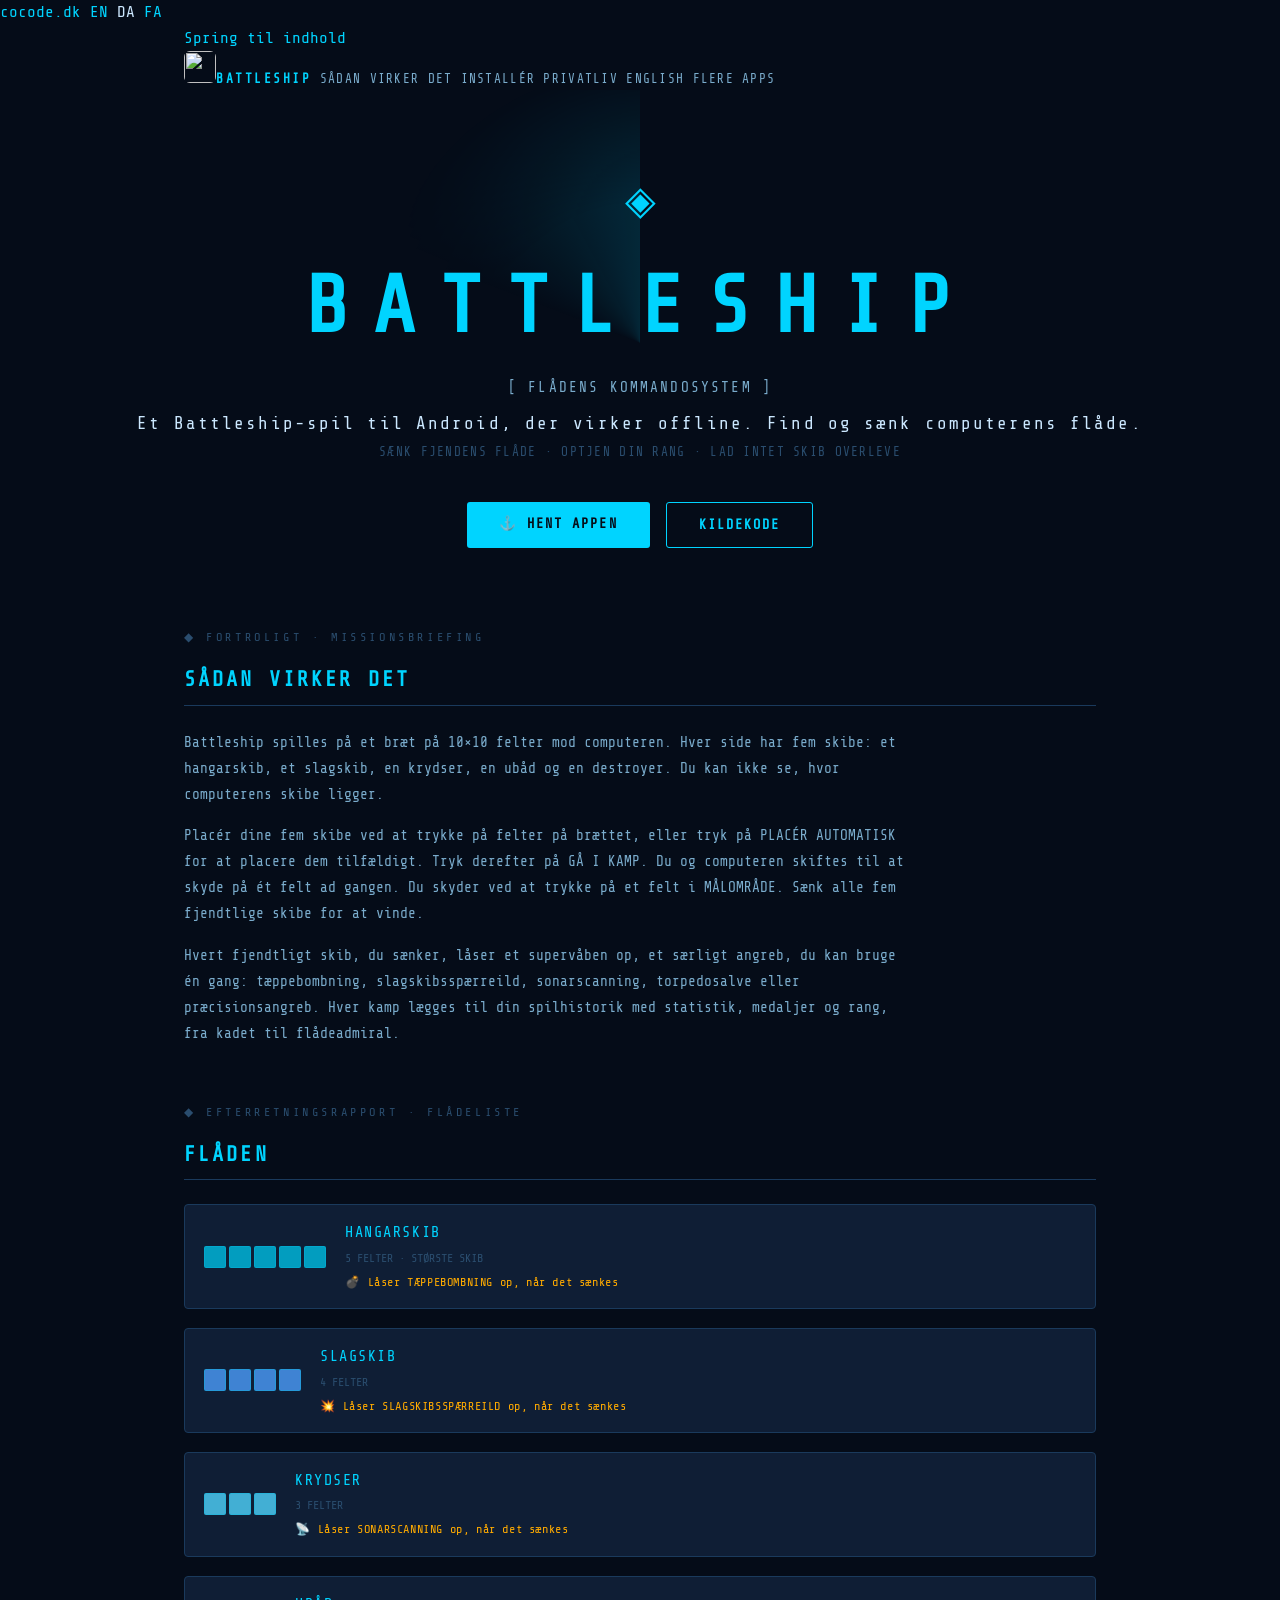
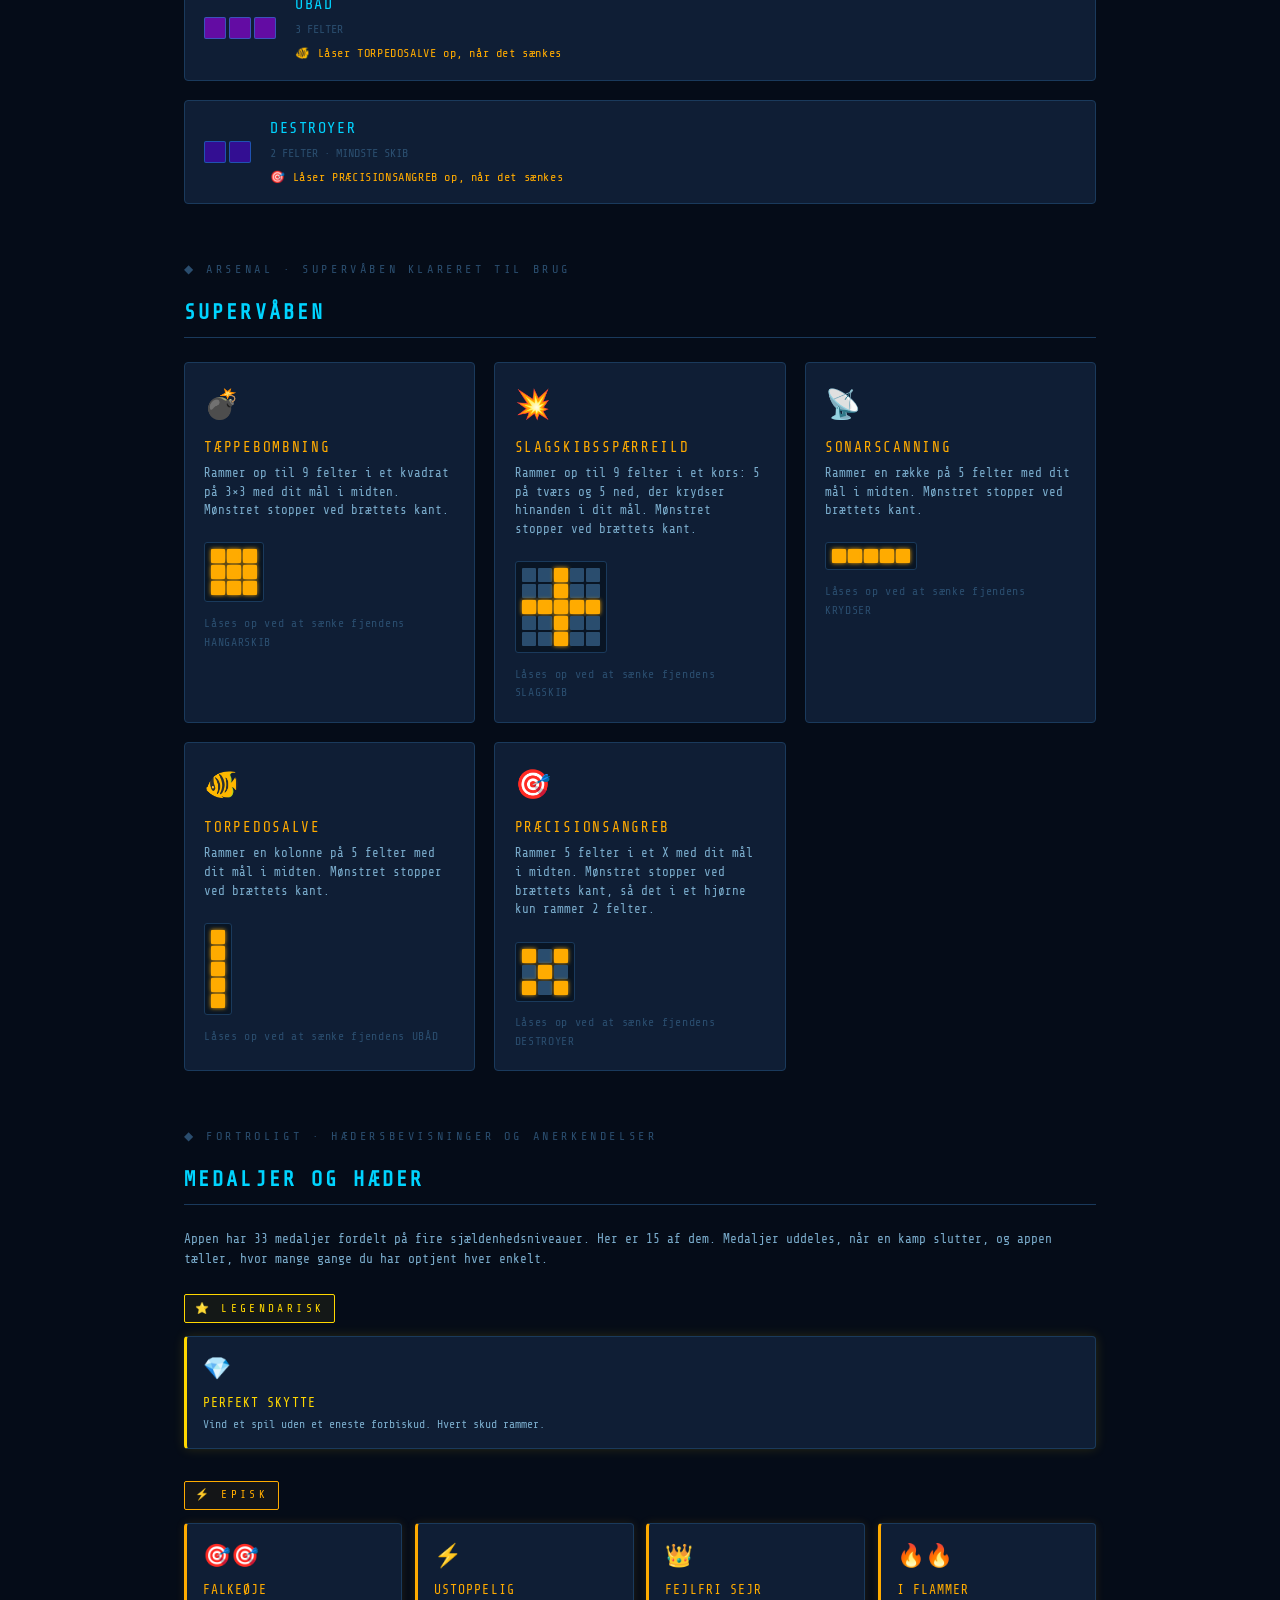
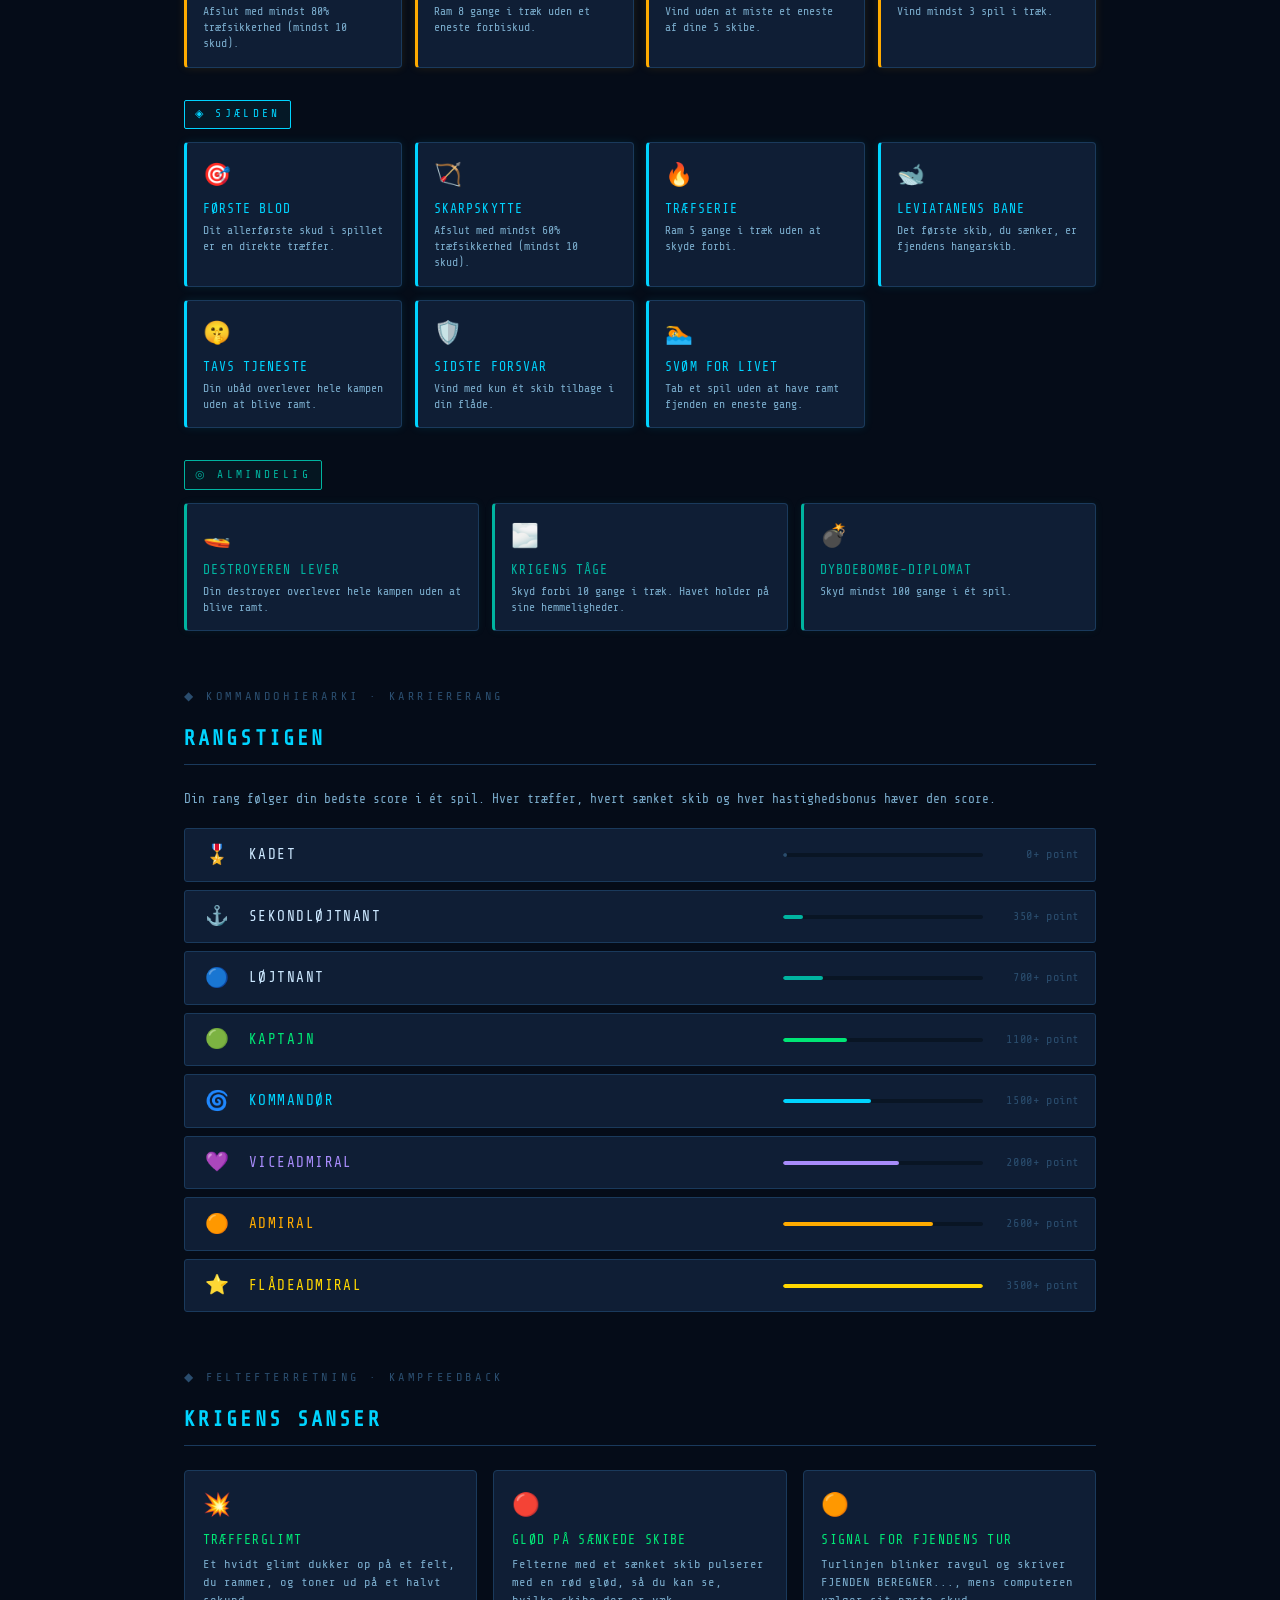
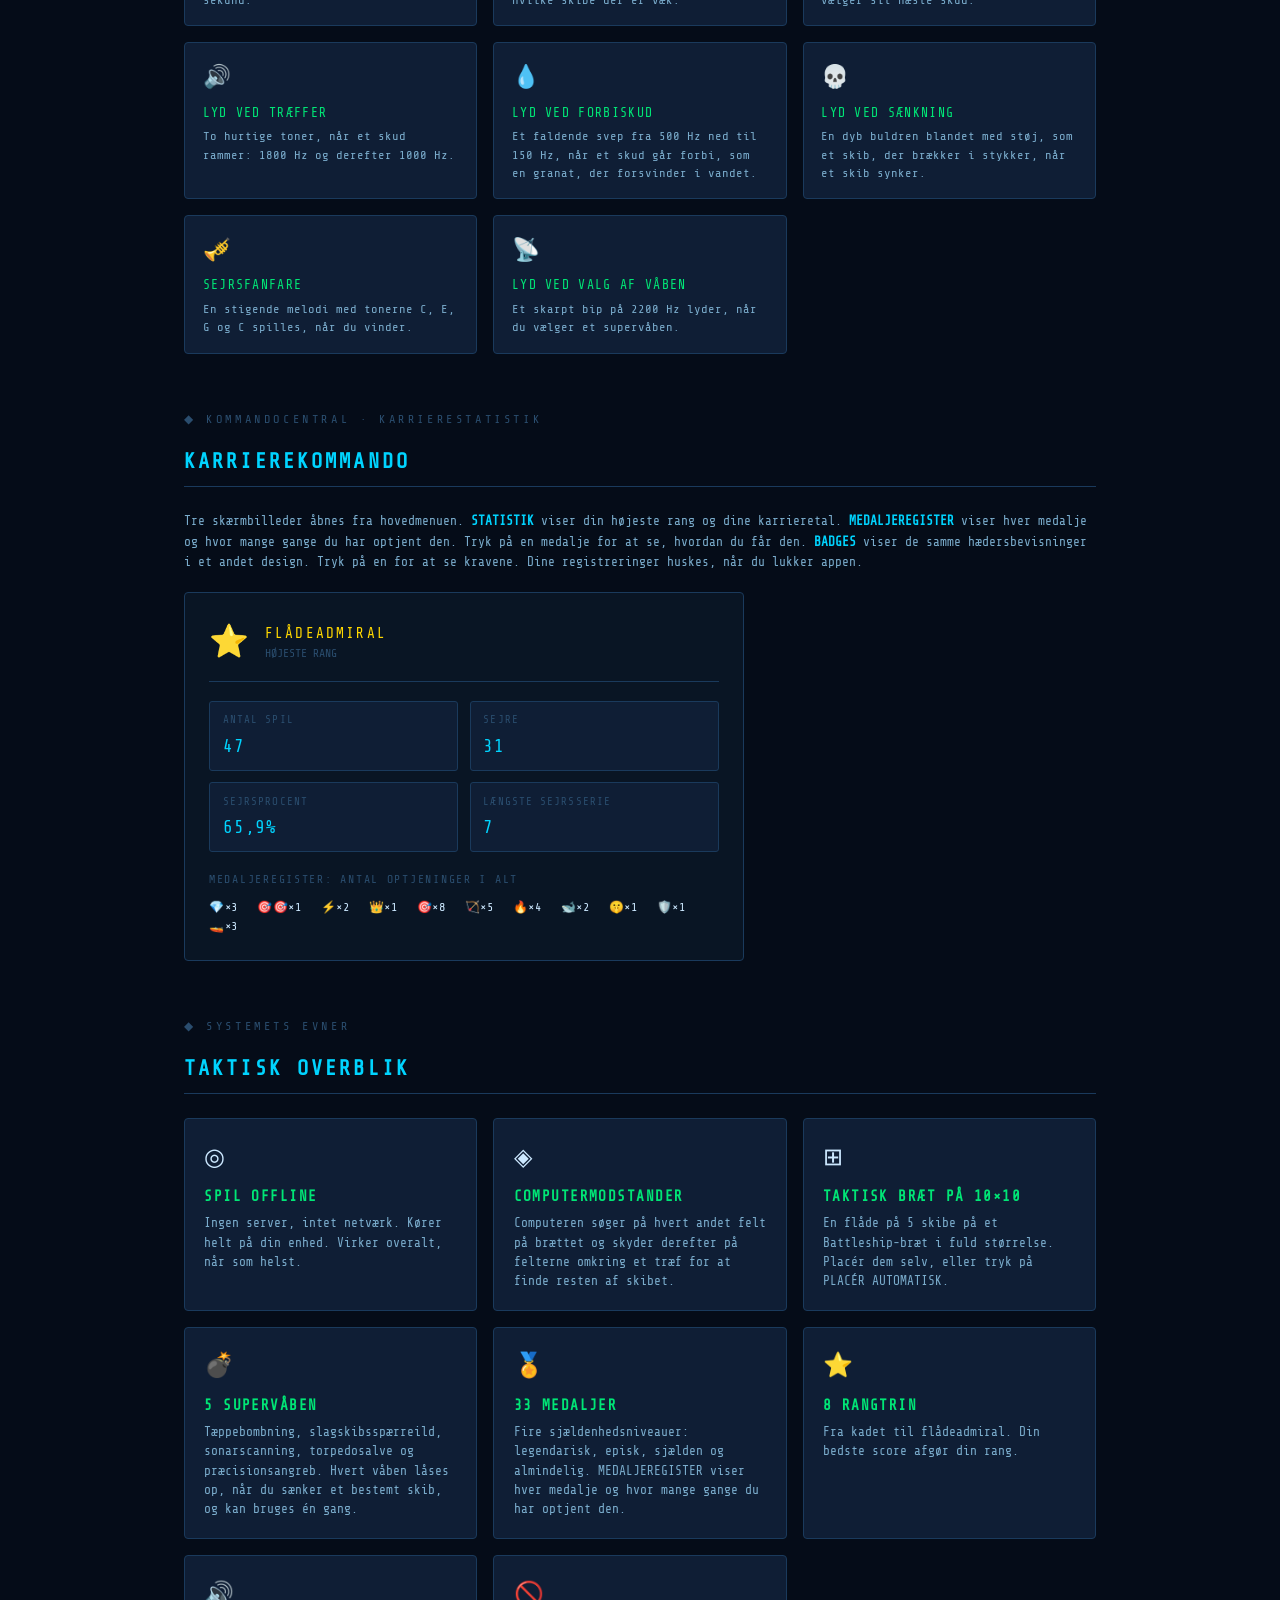
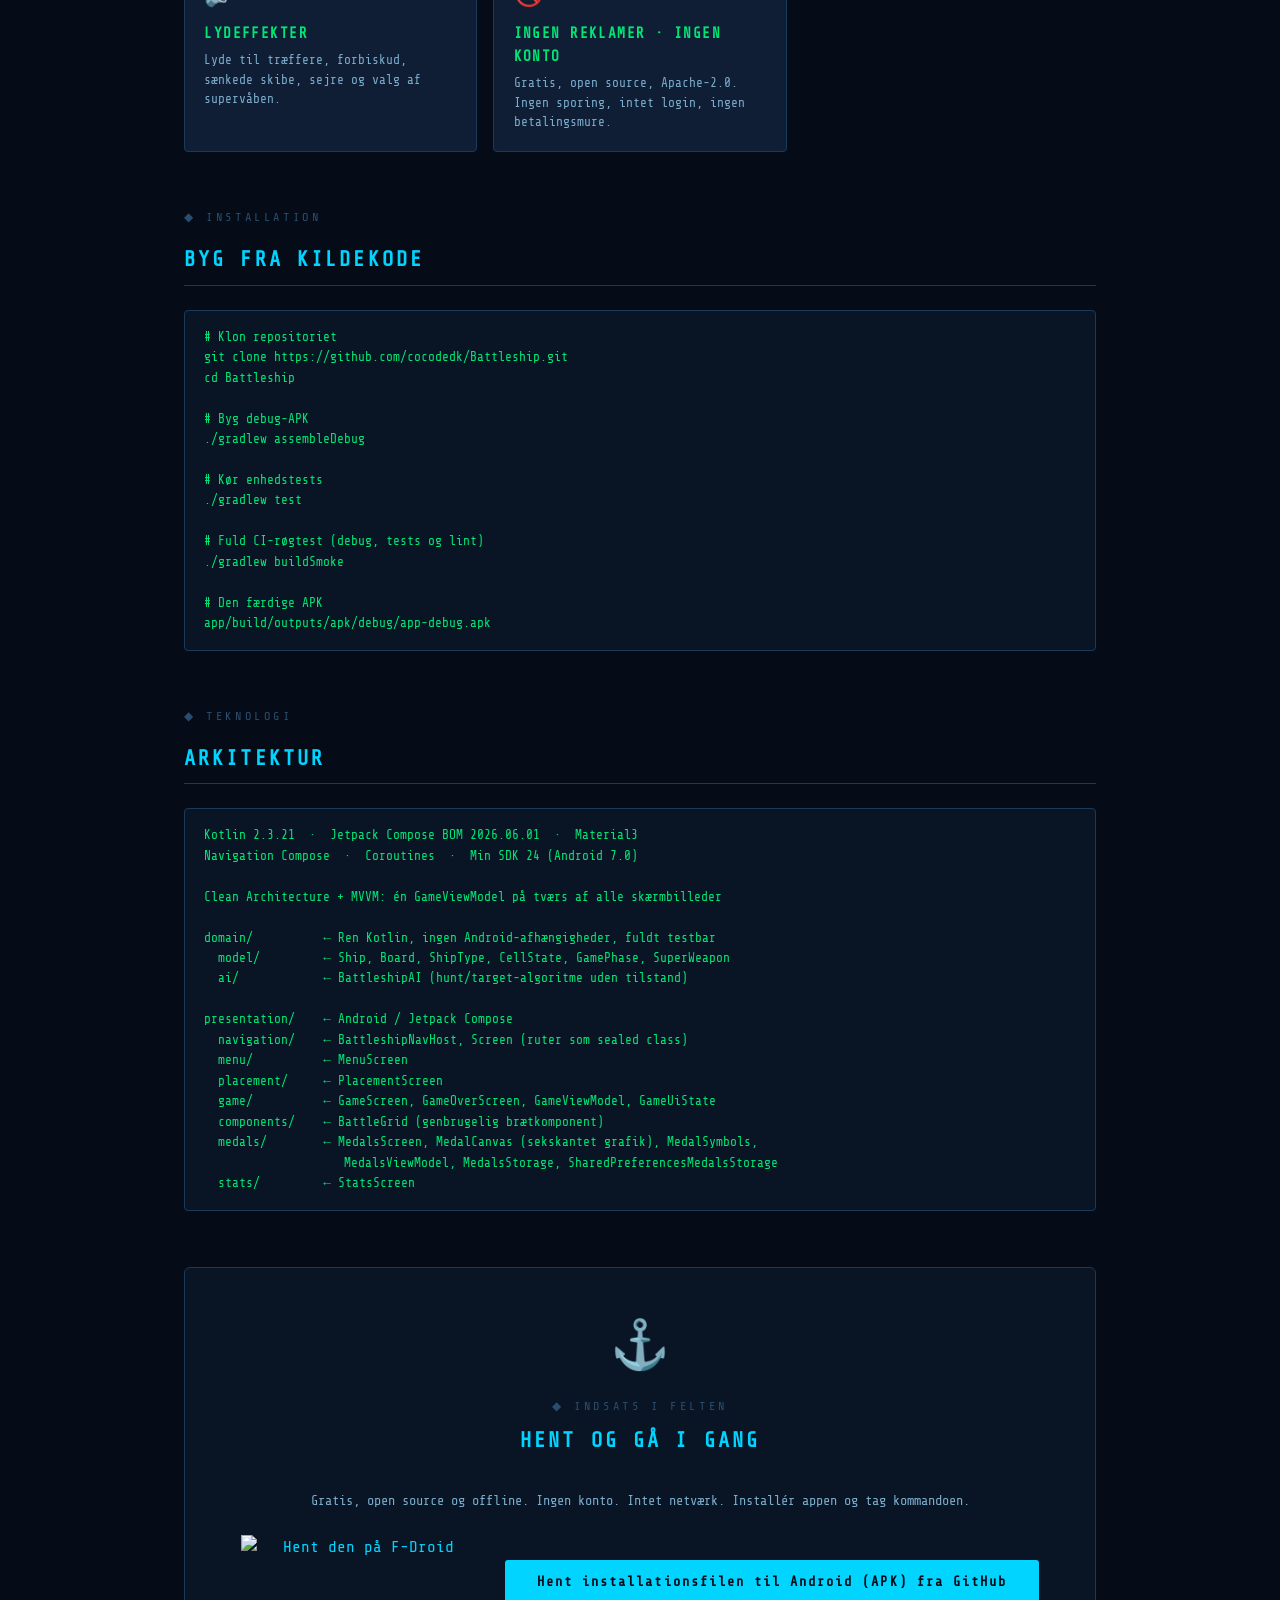
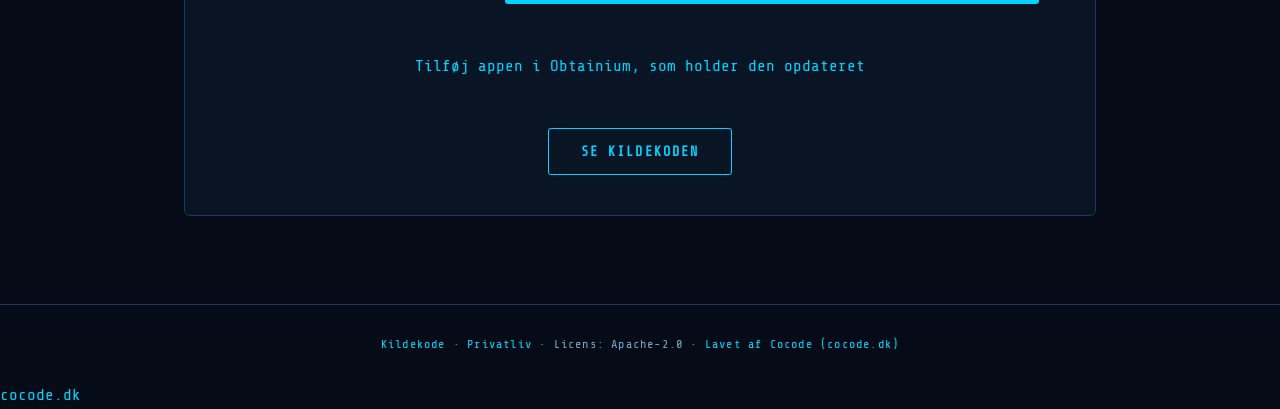
==== commit 468510f7: "feat: the navigation links the English and Danish pages to each other Rendered with cocode-apps (app" ====
--- a/website/da/index.html
+++ b/website/da/index.html
@@ -81,6 +81,7 @@
   <a href="/da/#how" data-nav="how">Sådan virker det</a>
   <a href="/da/#install" data-nav="install">Installér</a>
   <a href="/da/privacy/" data-nav="privacy">Privatliv</a>
+  <a href="/" hreflang="en" lang="en" data-nav="lang">English</a>
   <a href="https://cocode.dk/" data-nav="more">Flere apps</a>
 </nav>
 <!-- cocode-apps:nav:end -->
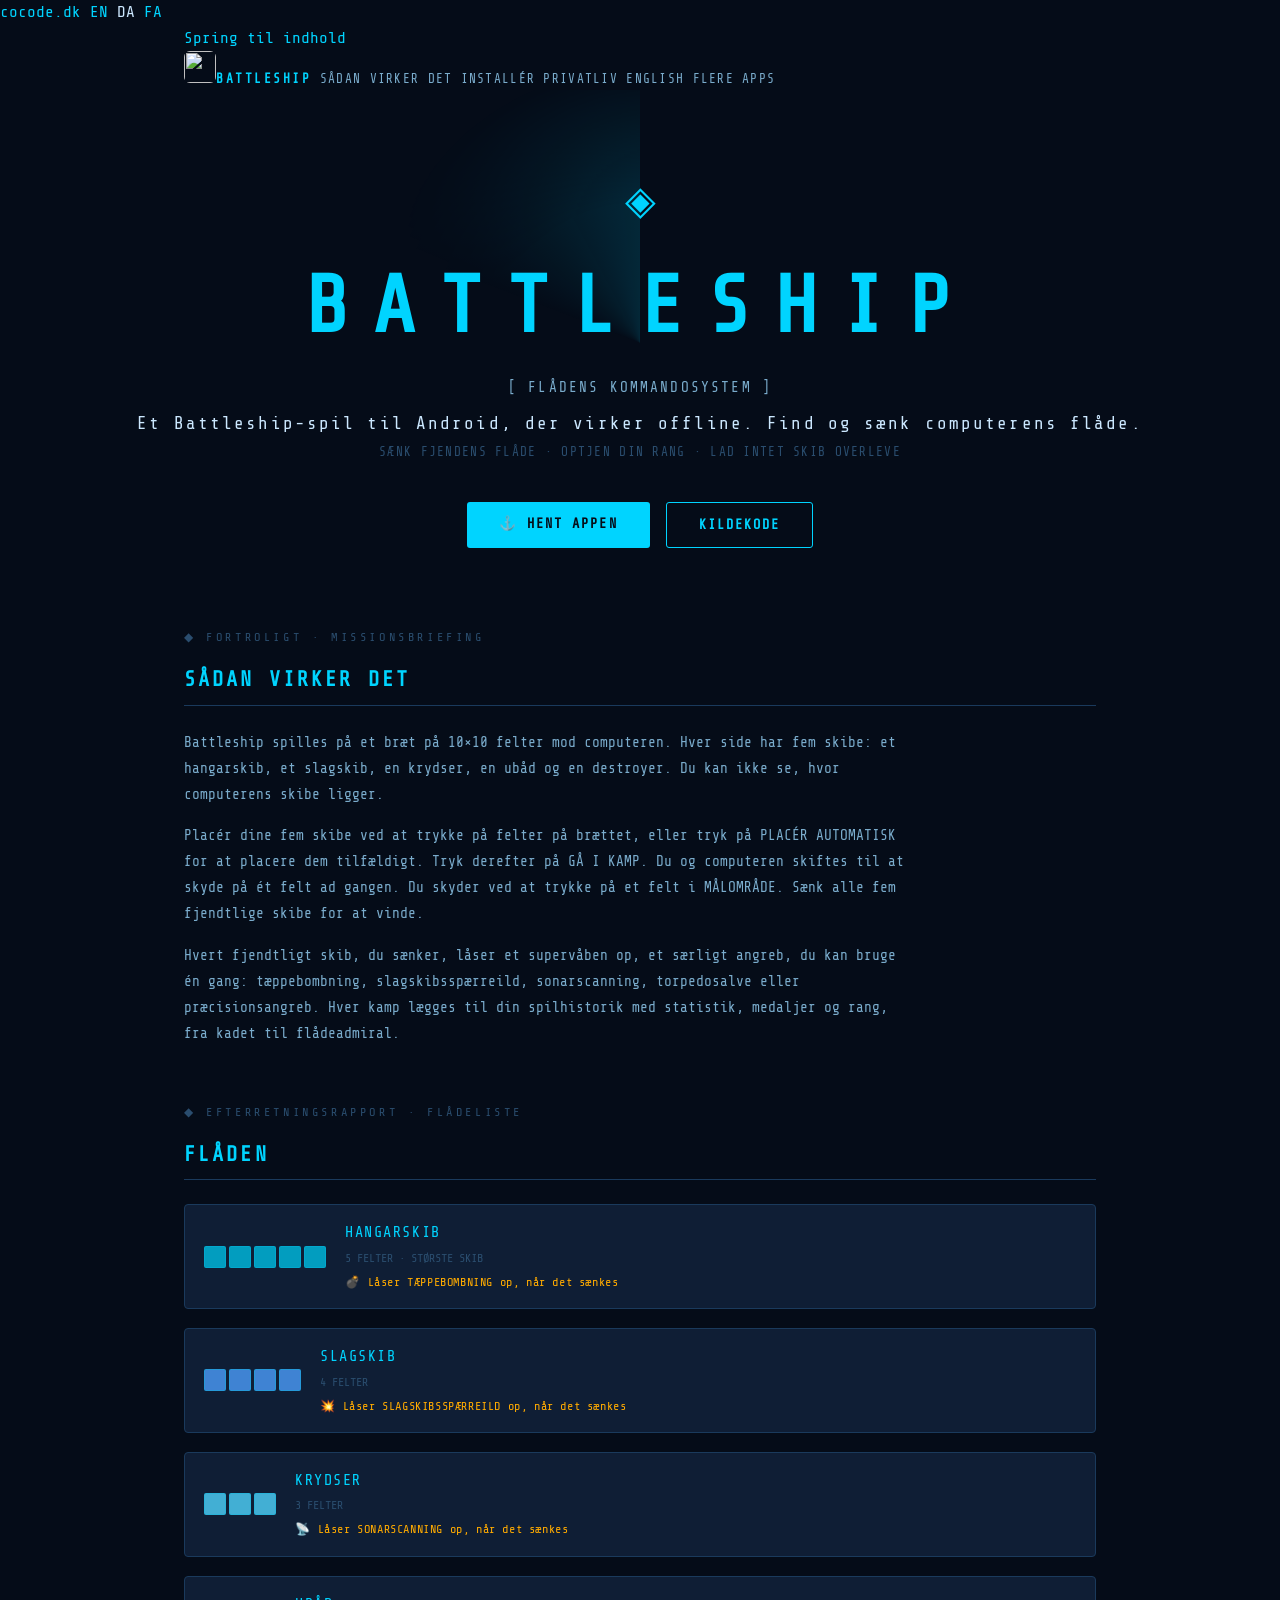
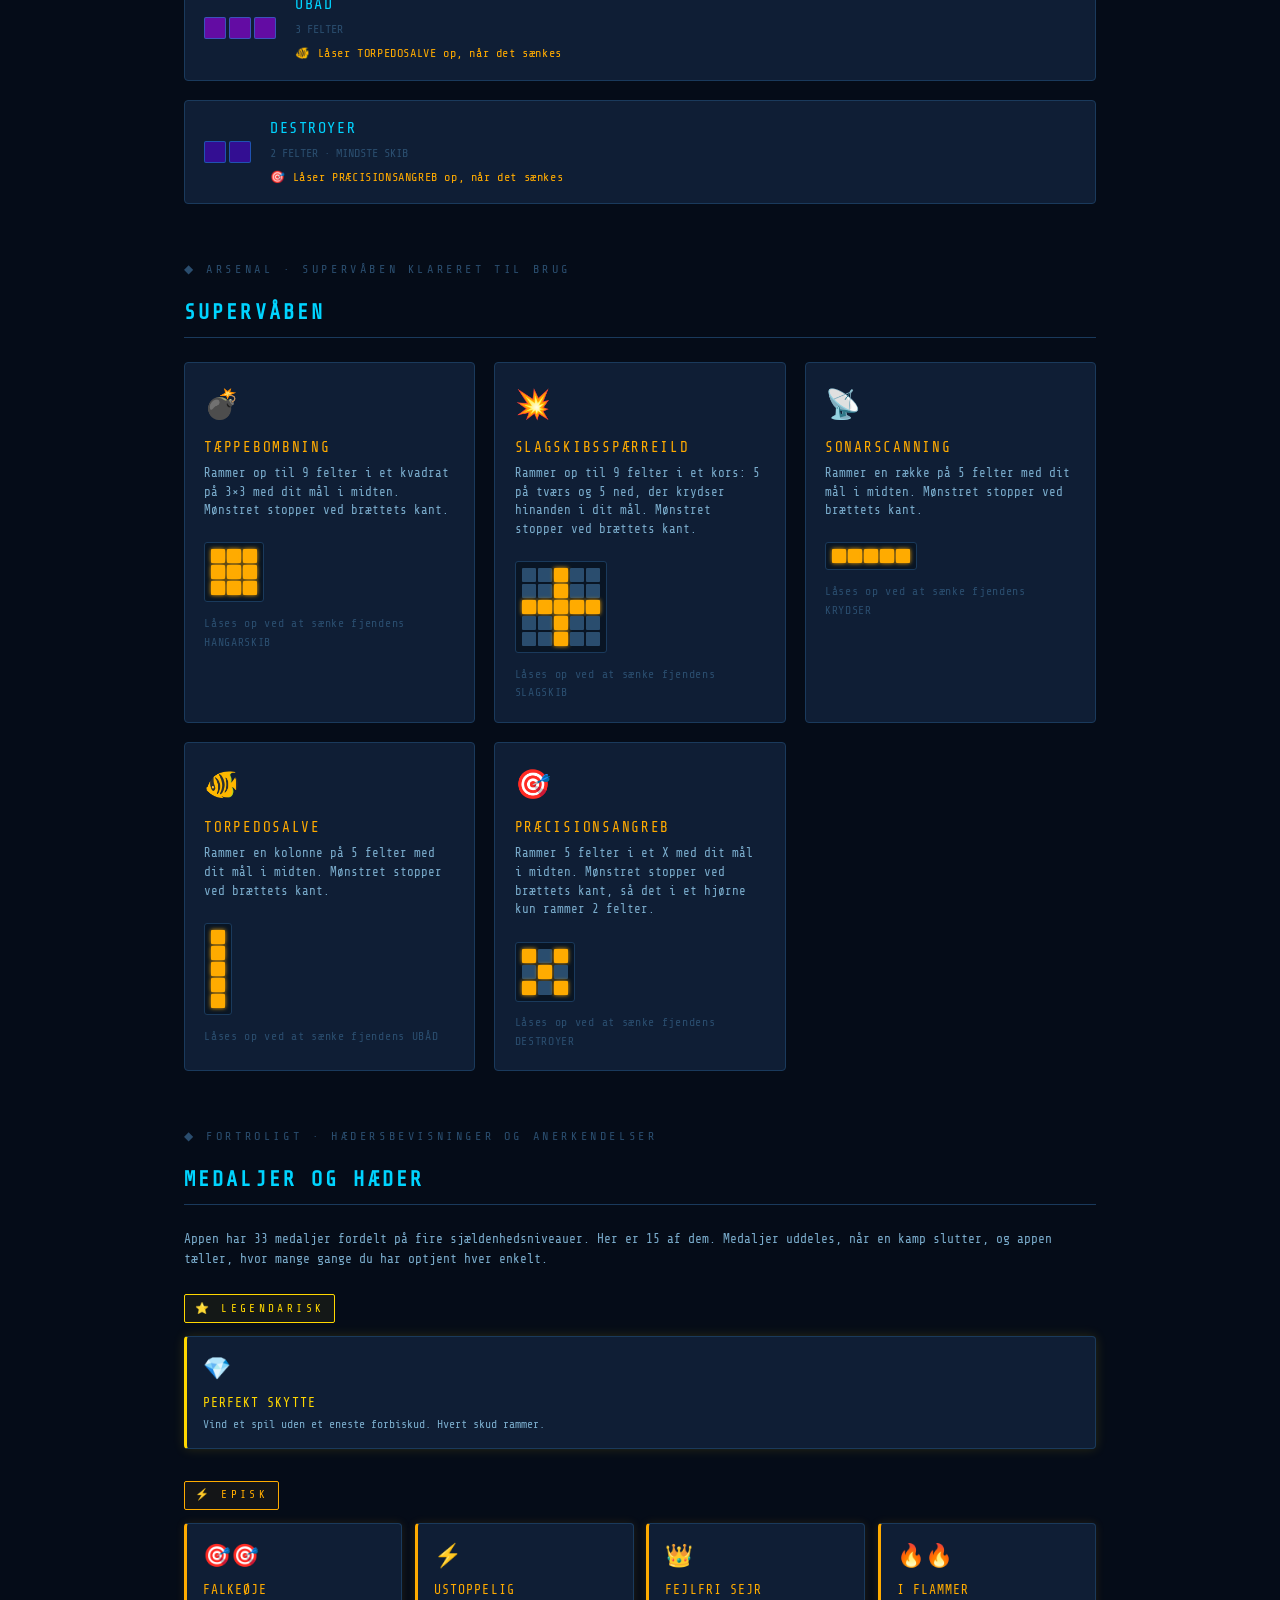
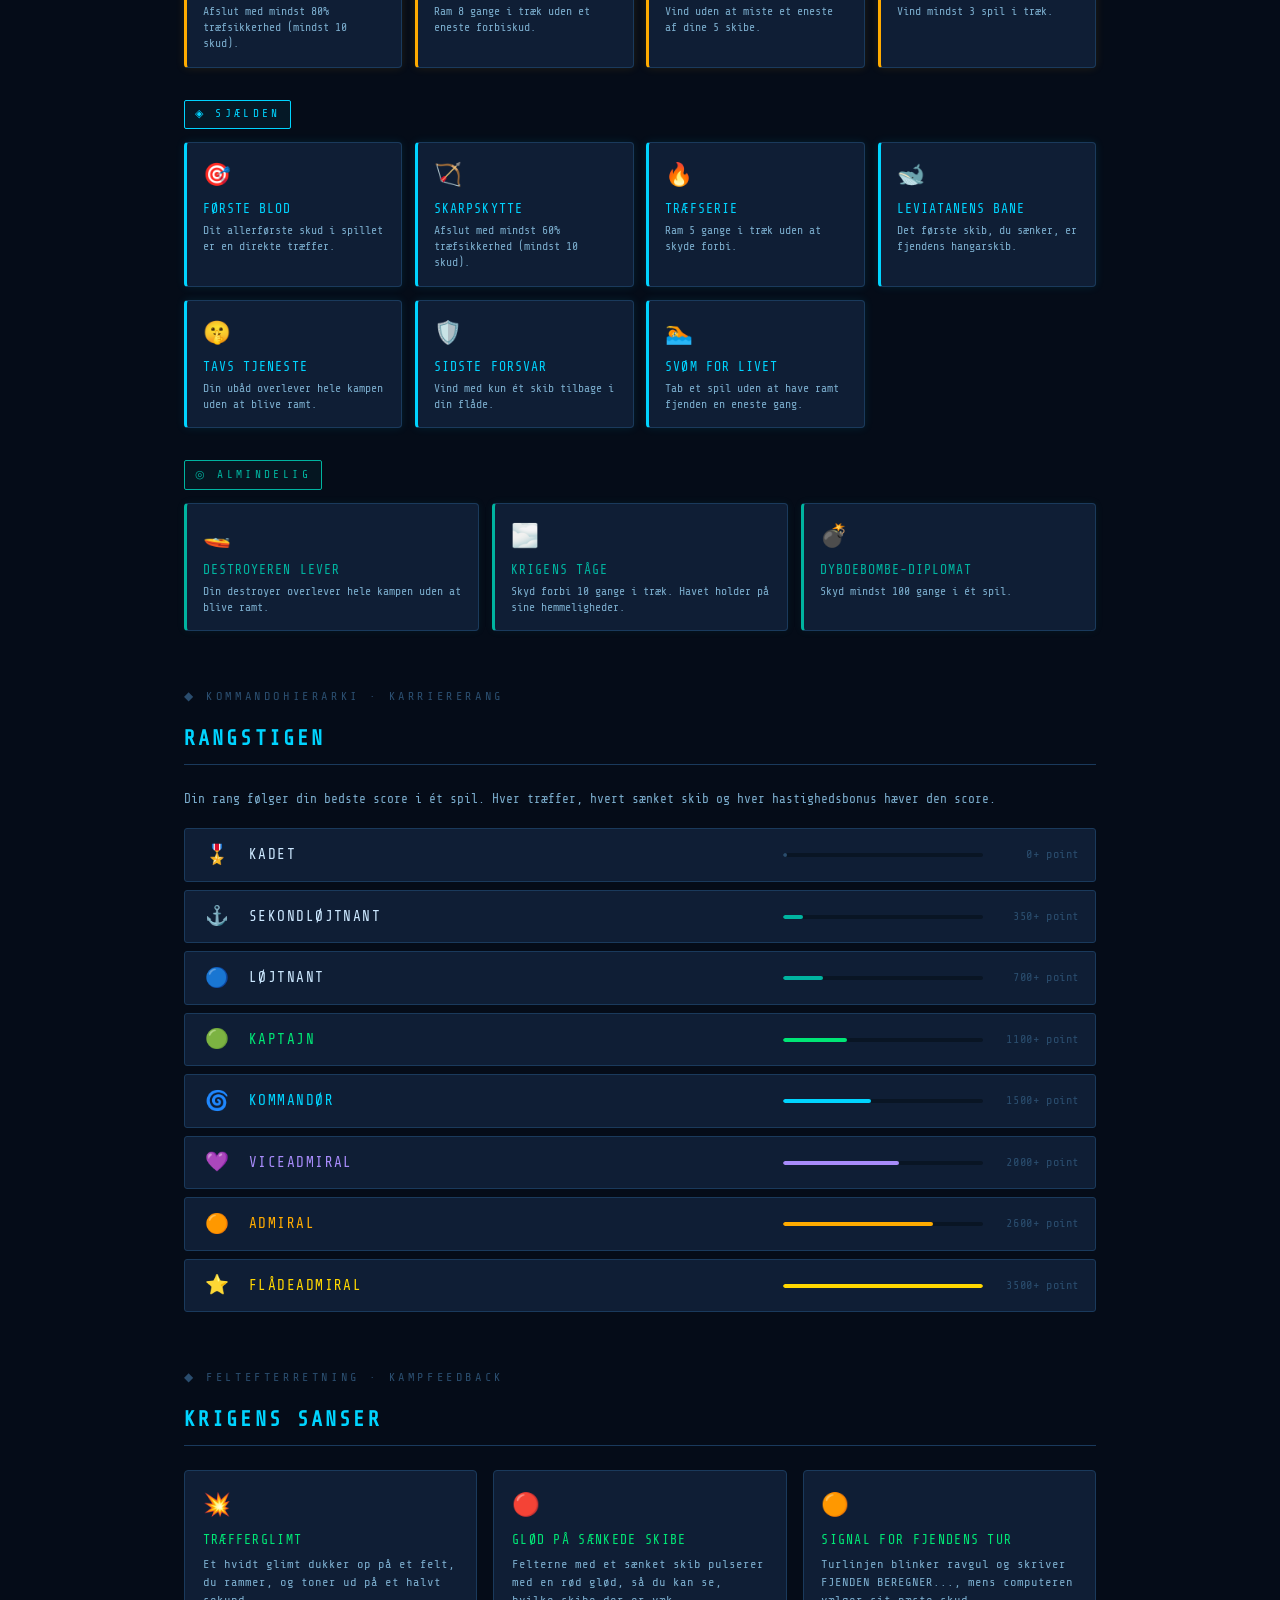
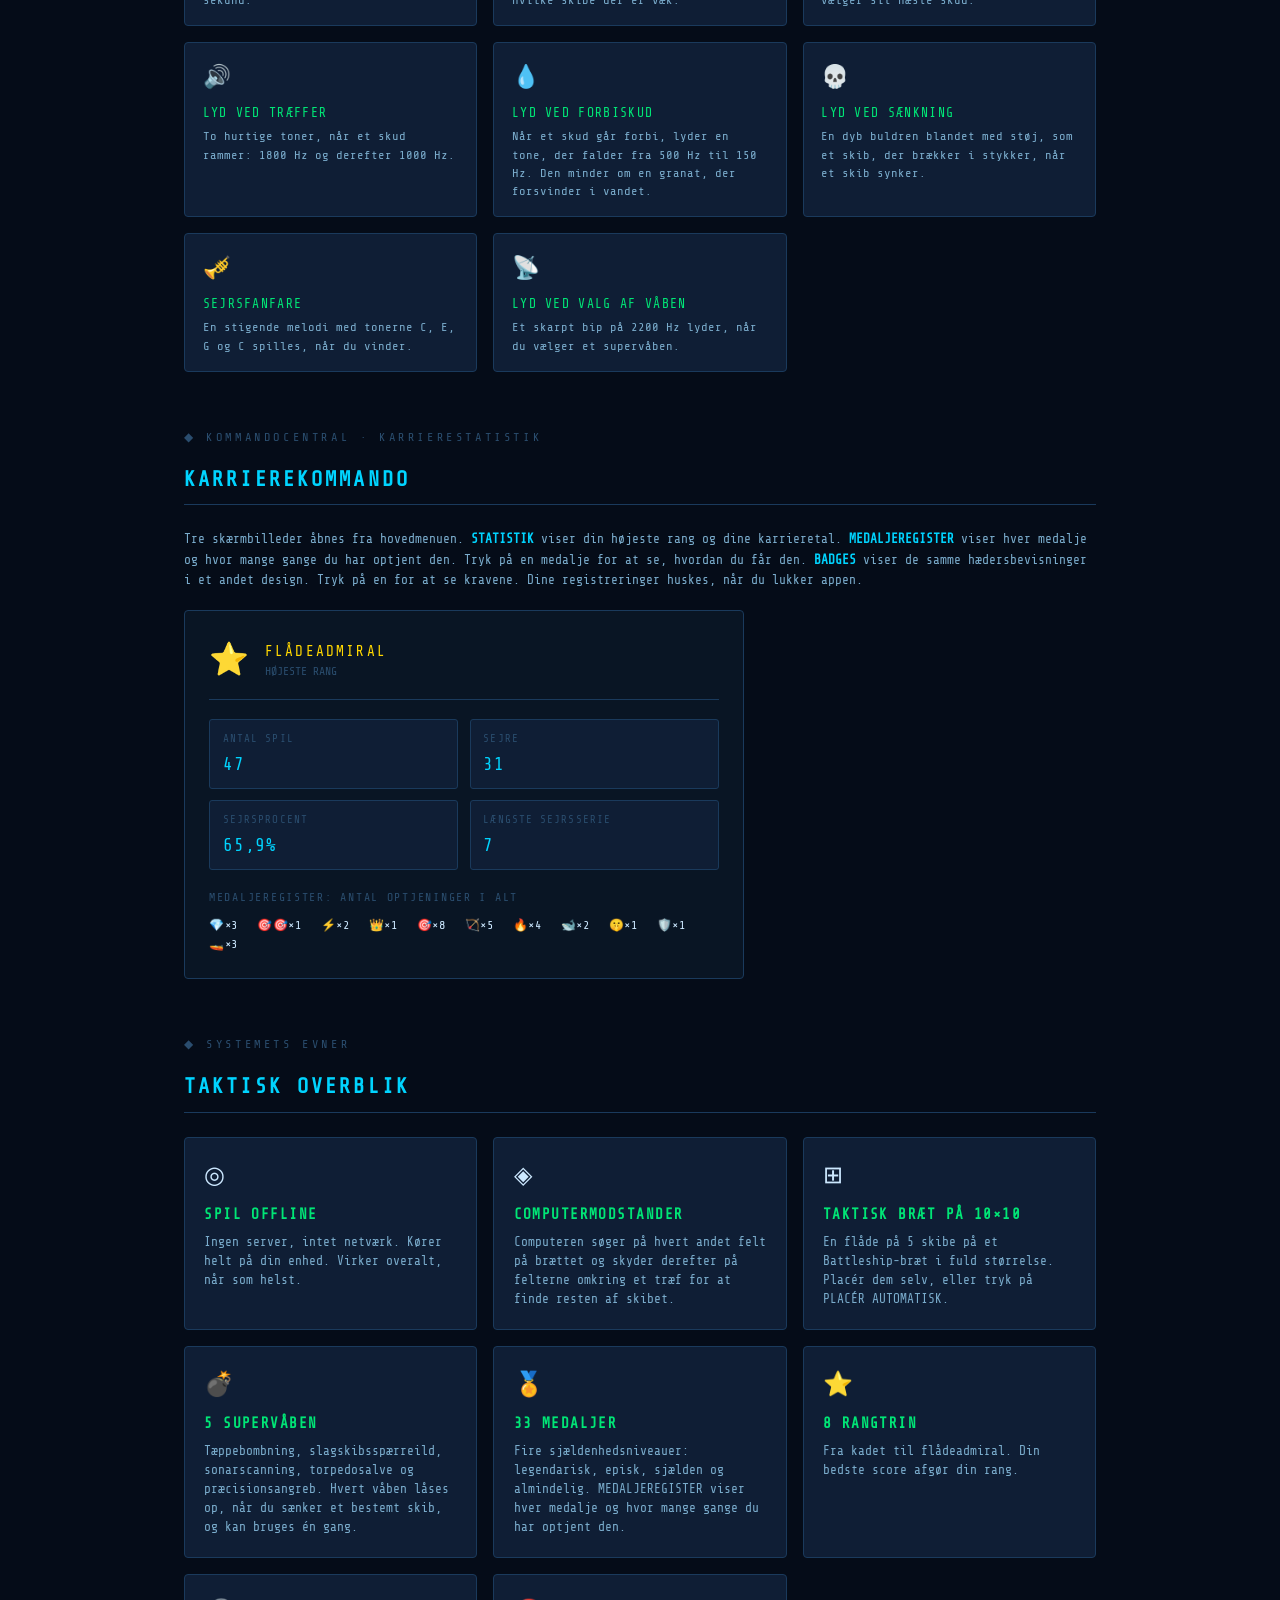
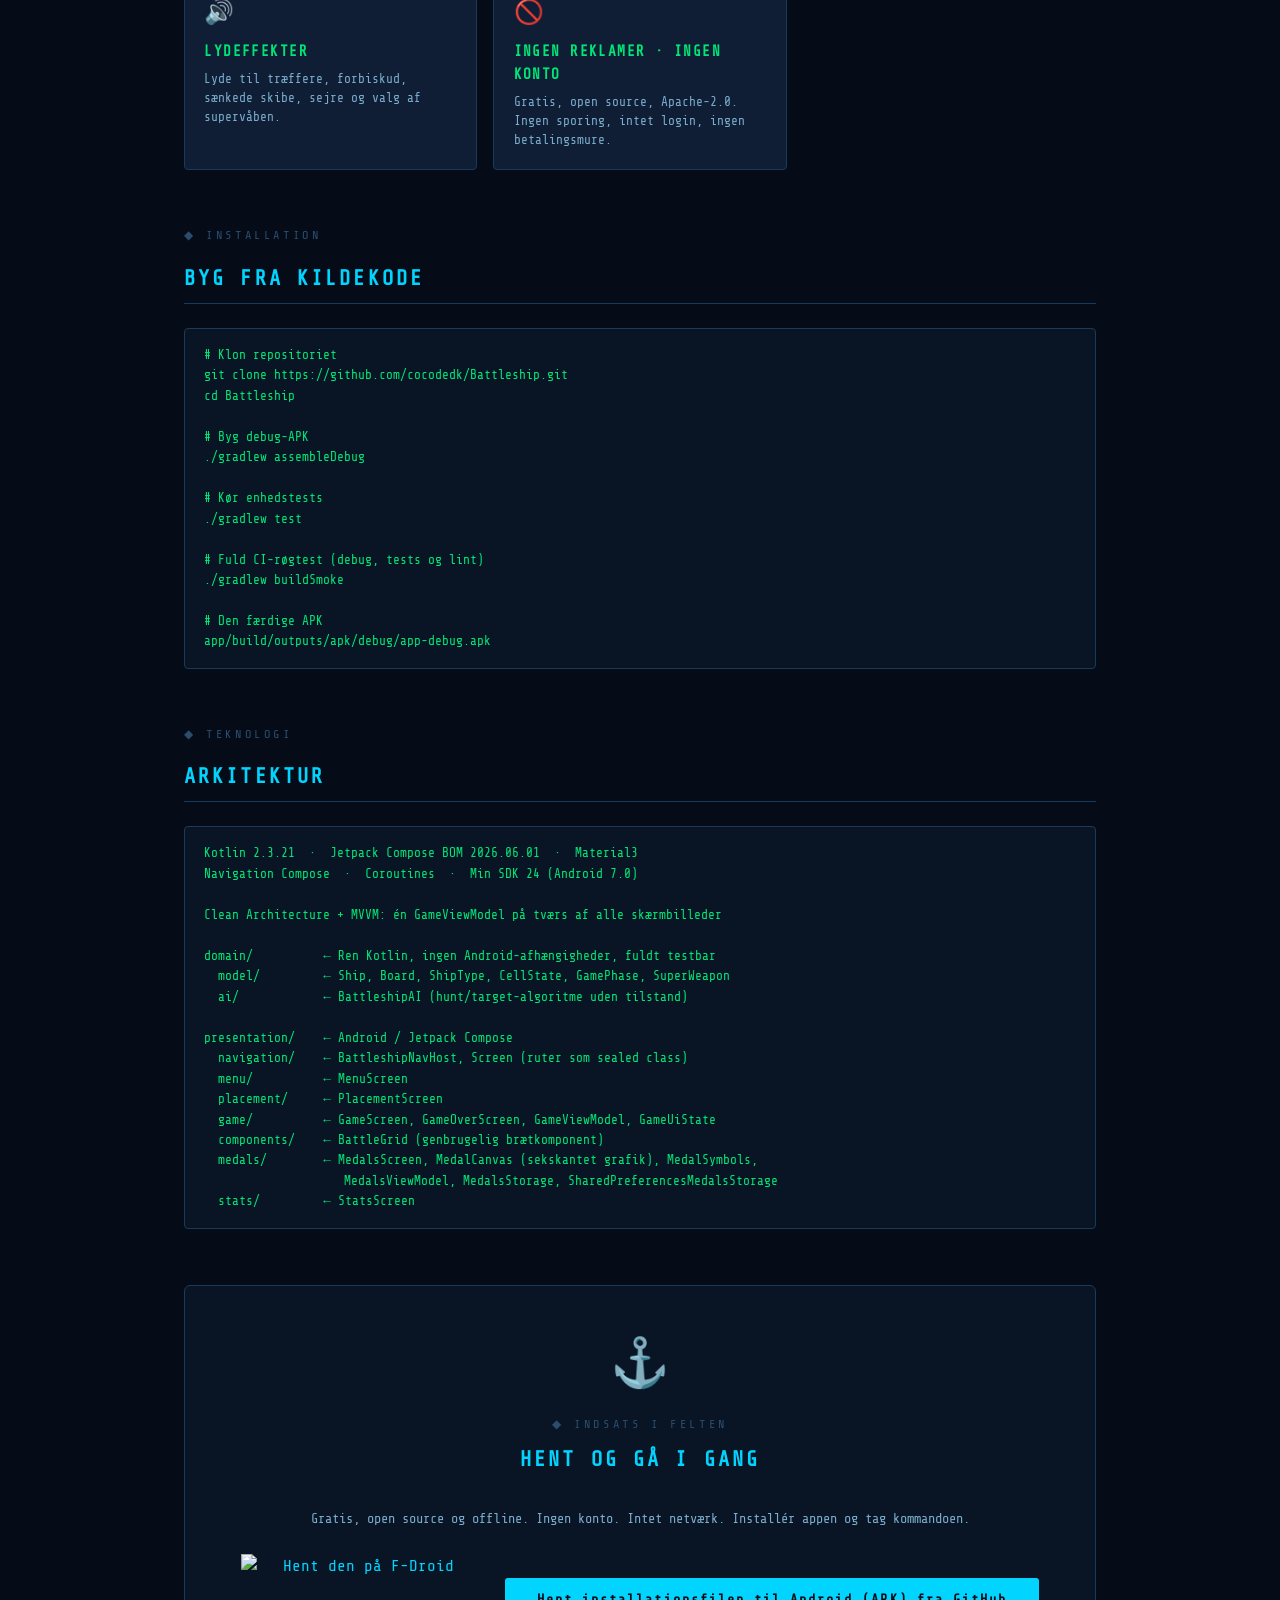
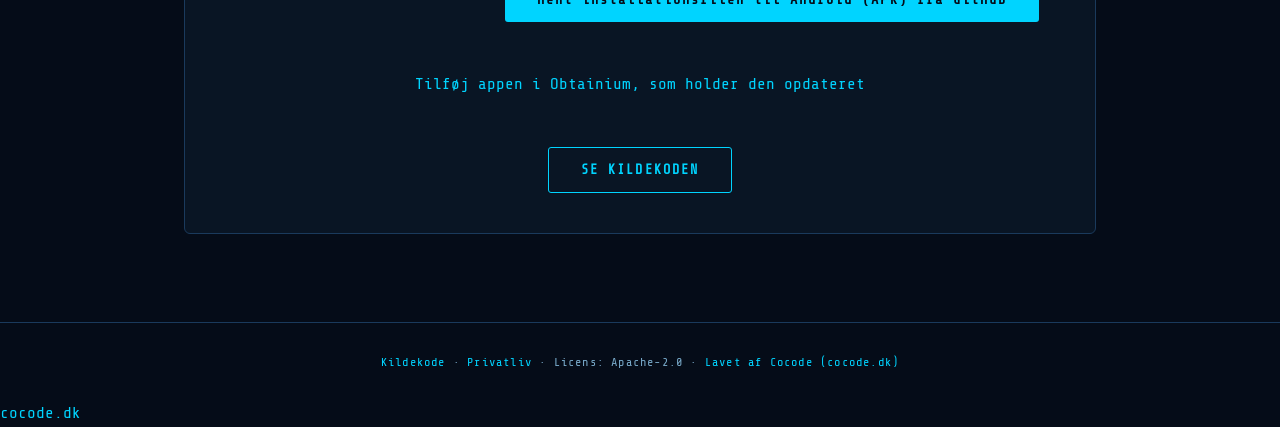
==== commit 5d55a87b: "fix: privacy page promises only what the app does, medal claim and three Danish words corrected - Br" ====
--- a/website/da/index.html
+++ b/website/da/index.html
@@ -4,7 +4,7 @@
   <meta charset="UTF-8"/>
   <meta name="viewport" content="width=device-width, initial-scale=1.0"/>
   <title>Battleship: Søslagsspil til Android</title>
-  <meta name="description" content="Battleship er et gratis Android-spil, der virker offline. Taktisk søslag: placér din flåde, lås 5 supervåben op, optjen 33 medaljer og stig gennem 8 rangtrin. Ingen konto, intet netværk, ingen reklamer."/>
+  <meta name="description" content="Battleship er et gratis Android-spil, der virker offline. Taktisk søslag: placér din flåde, lås 5 supervåben op, optjen medaljer og stig gennem 8 rangtrin. Ingen konto, intet netværk, ingen reklamer."/>
   <meta name="robots" content="index, follow"/>
   <link rel="canonical" href="https://battleship.cocode.dk/da/"/>
   <meta property="og:type" content="website"/>
@@ -40,7 +40,7 @@
     "@context": "https://schema.org",
     "@type": "MobileApplication",
     "name": "Battleship",
-    "description": "Taktisk søslagsspil til Android. Placér en flåde, lås supervåben op, optjen 33 medaljer og stig gennem 8 rangtrin. Helt offline, ingen konto nødvendig.",
+    "description": "Taktisk søslagsspil til Android. Placér en flåde, lås supervåben op, optjen medaljer og stig gennem 8 rangtrin. Helt offline, ingen konto nødvendig.",
     "url": "https://battleship.cocode.dk/da/",
     "inLanguage": ["en", "da"],
     "downloadUrl": "https://github.com/cocodedk/Battleship/releases/latest/download/Battleship.apk",
@@ -498,7 +498,7 @@
         <div class="sense-card">
           <span class="sense-icon">💧</span>
           <div class="sense-title">LYD VED FORBISKUD</div>
-          <div class="sense-desc">Et faldende svep fra 500 Hz ned til 150 Hz, når et skud går forbi, som en granat, der forsvinder i vandet.</div>
+          <div class="sense-desc">Når et skud går forbi, lyder en tone, der falder fra 500 Hz til 150 Hz. Den minder om en granat, der forsvinder i vandet.</div>
         </div>
 
         <div class="sense-card">
